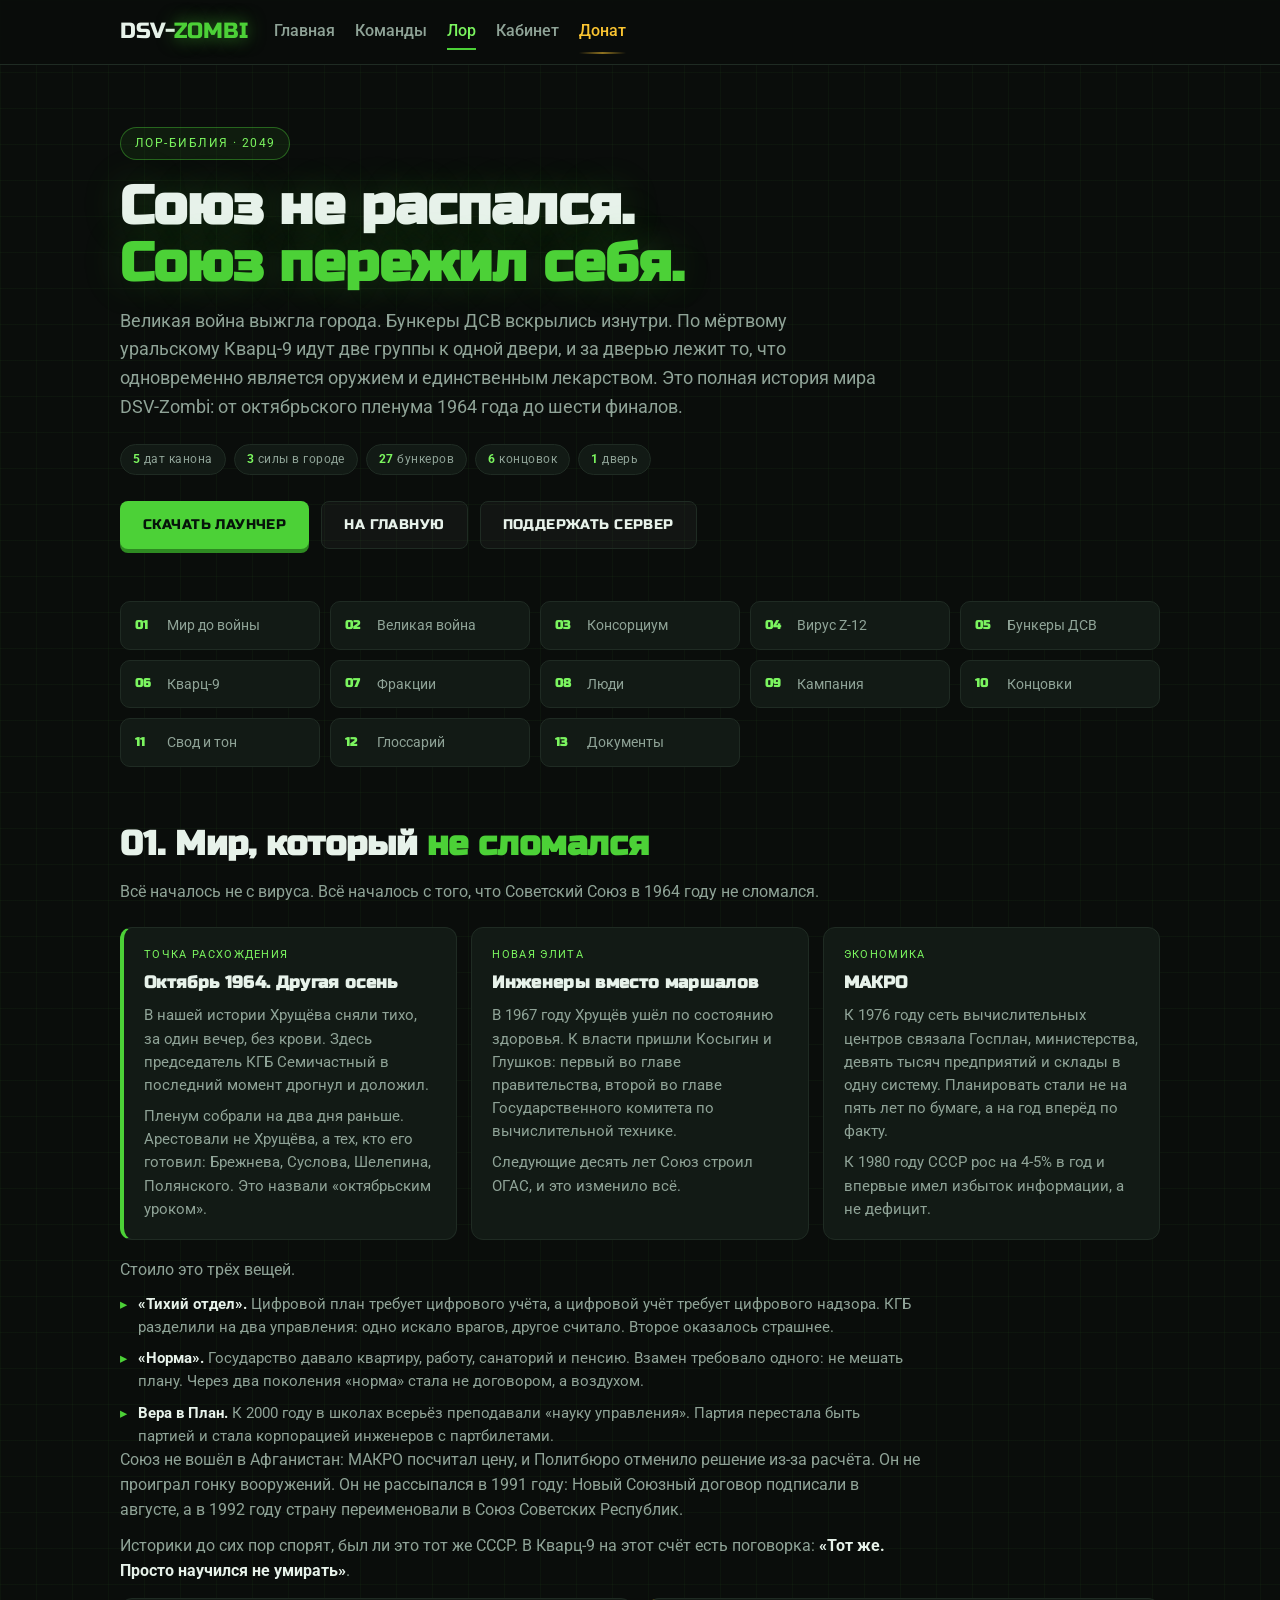
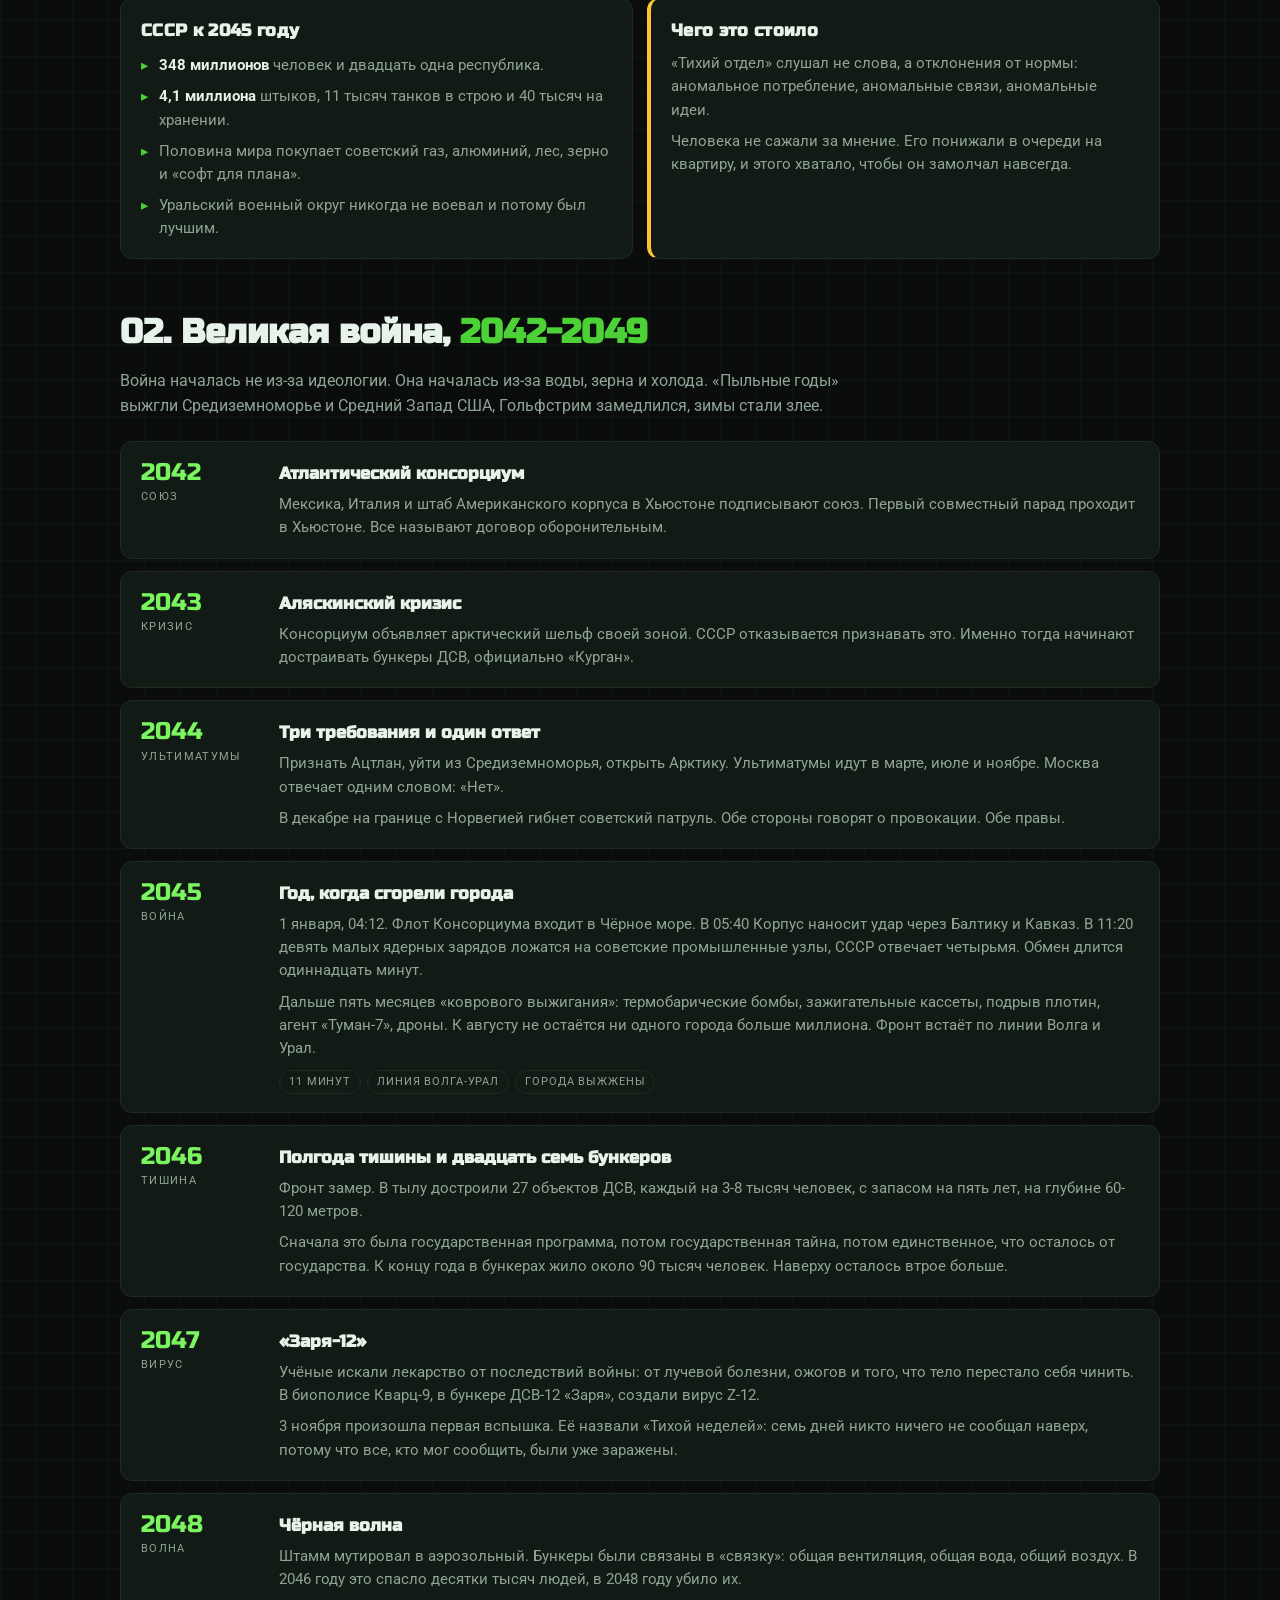
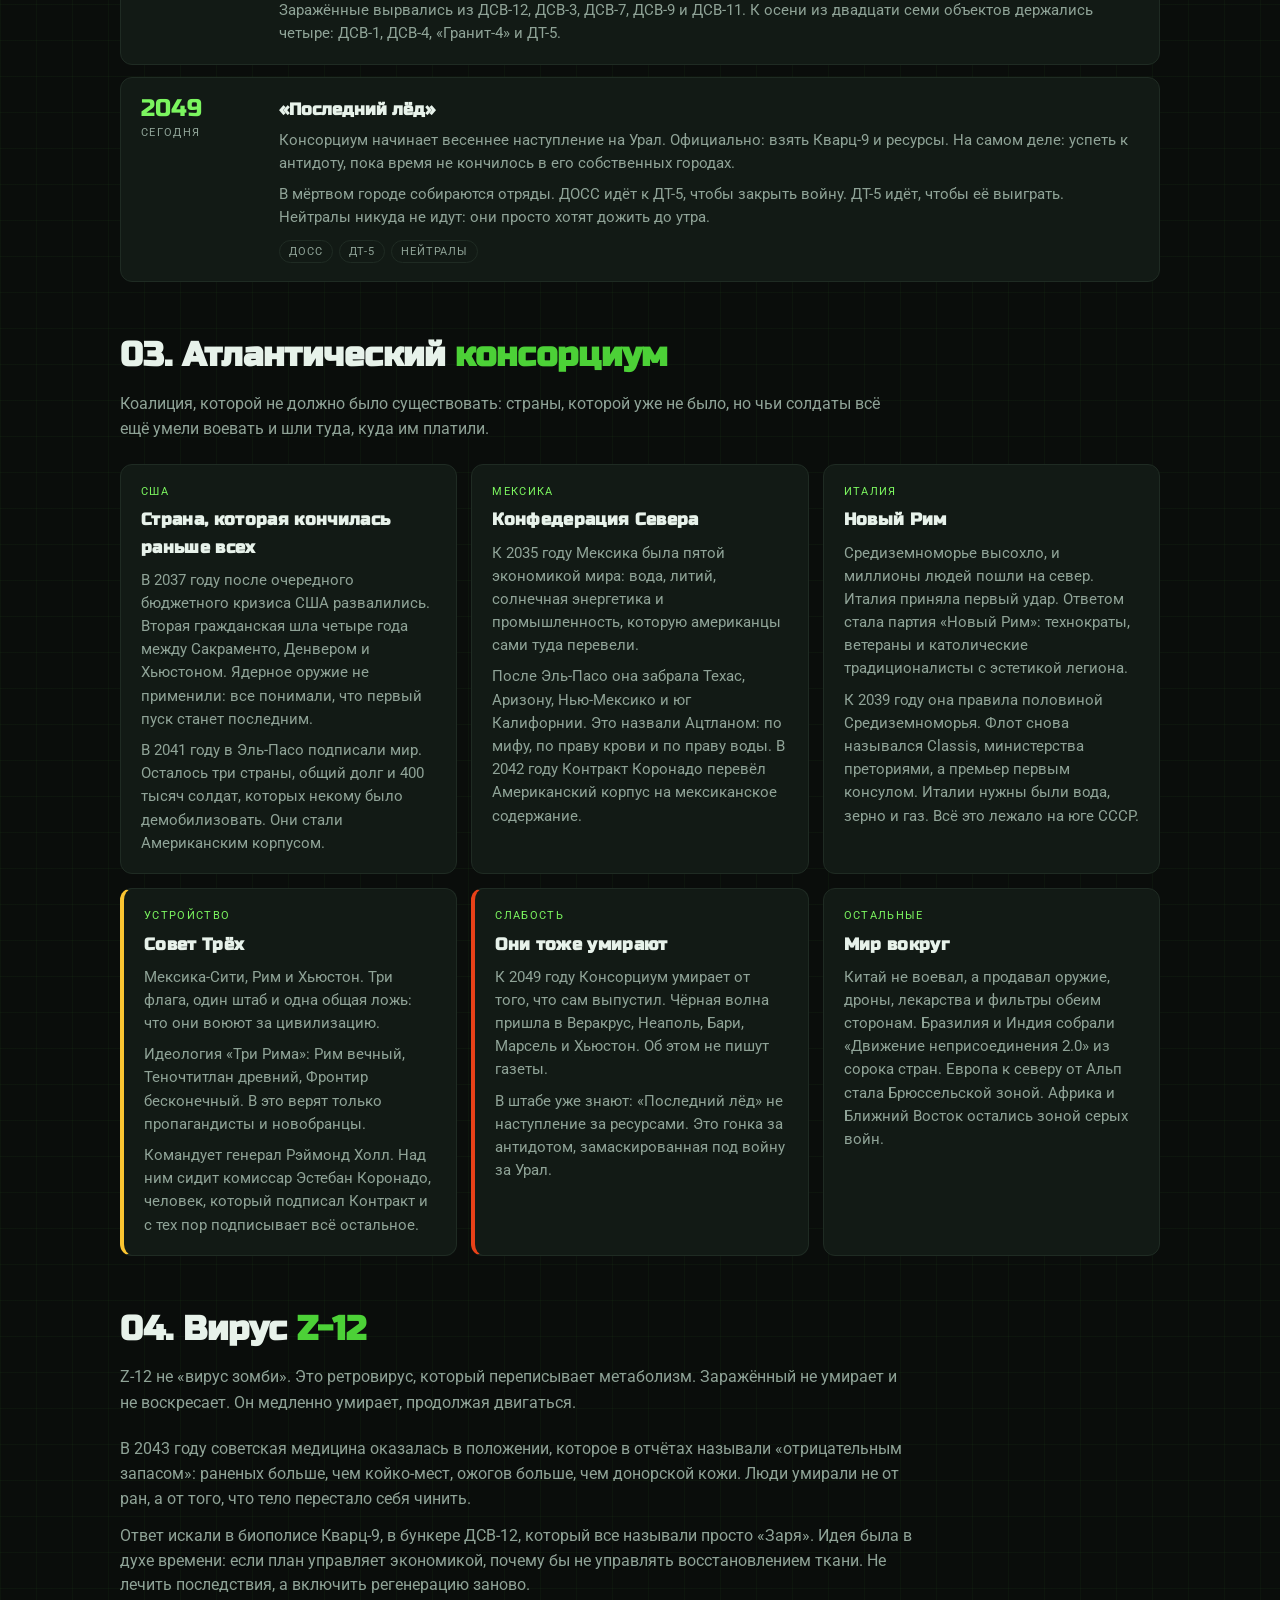
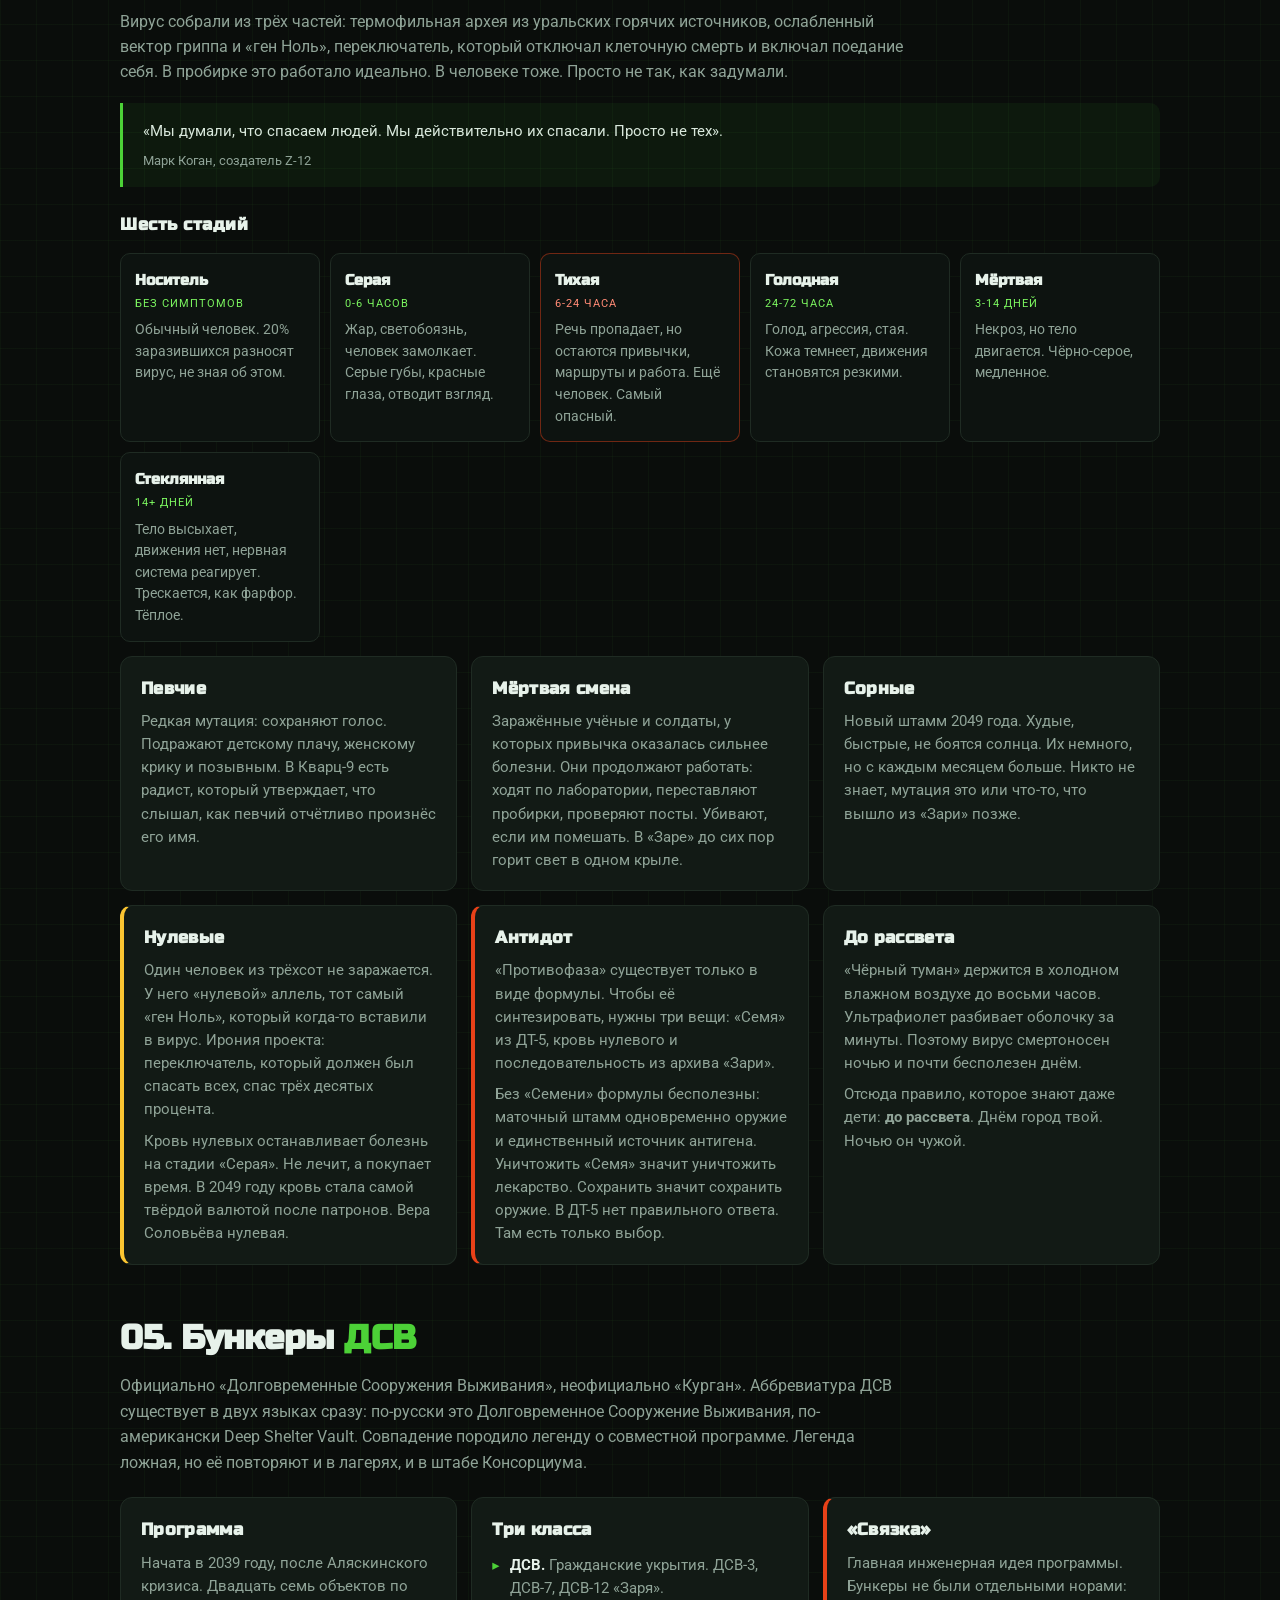
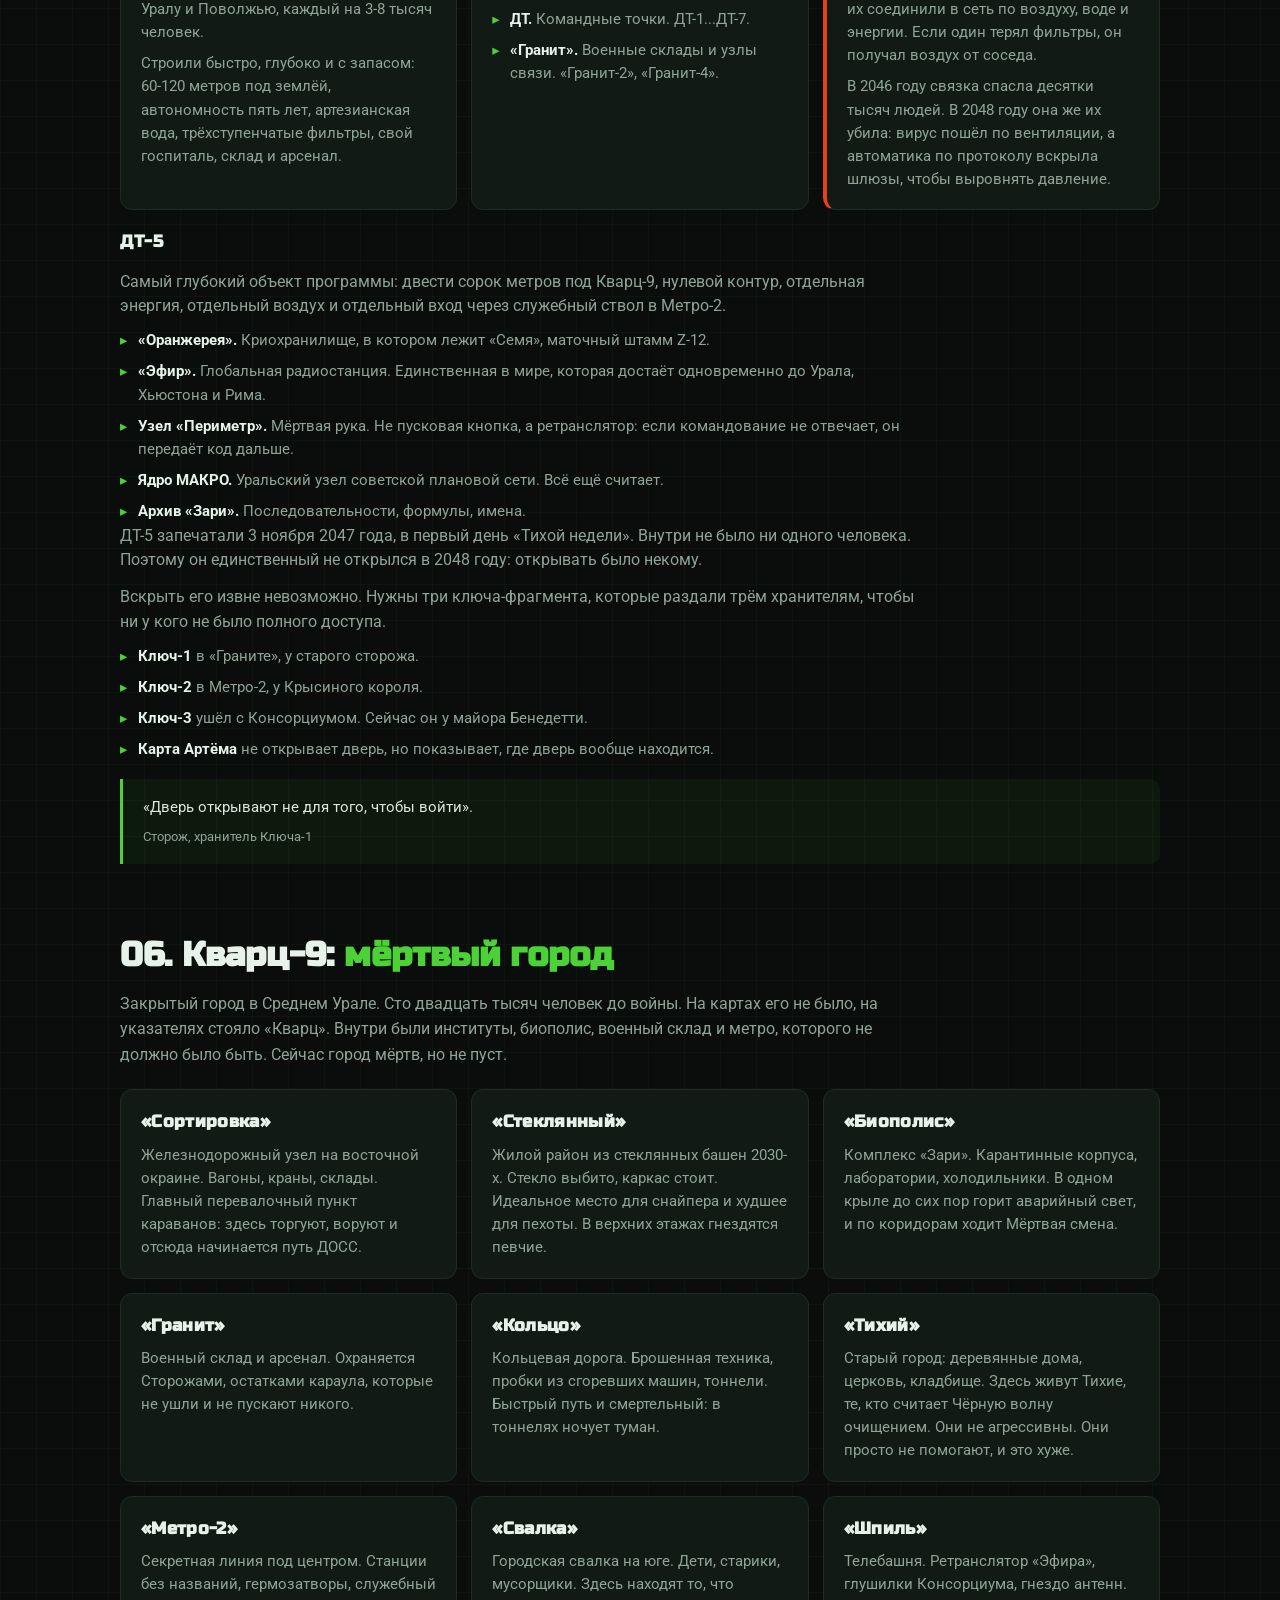
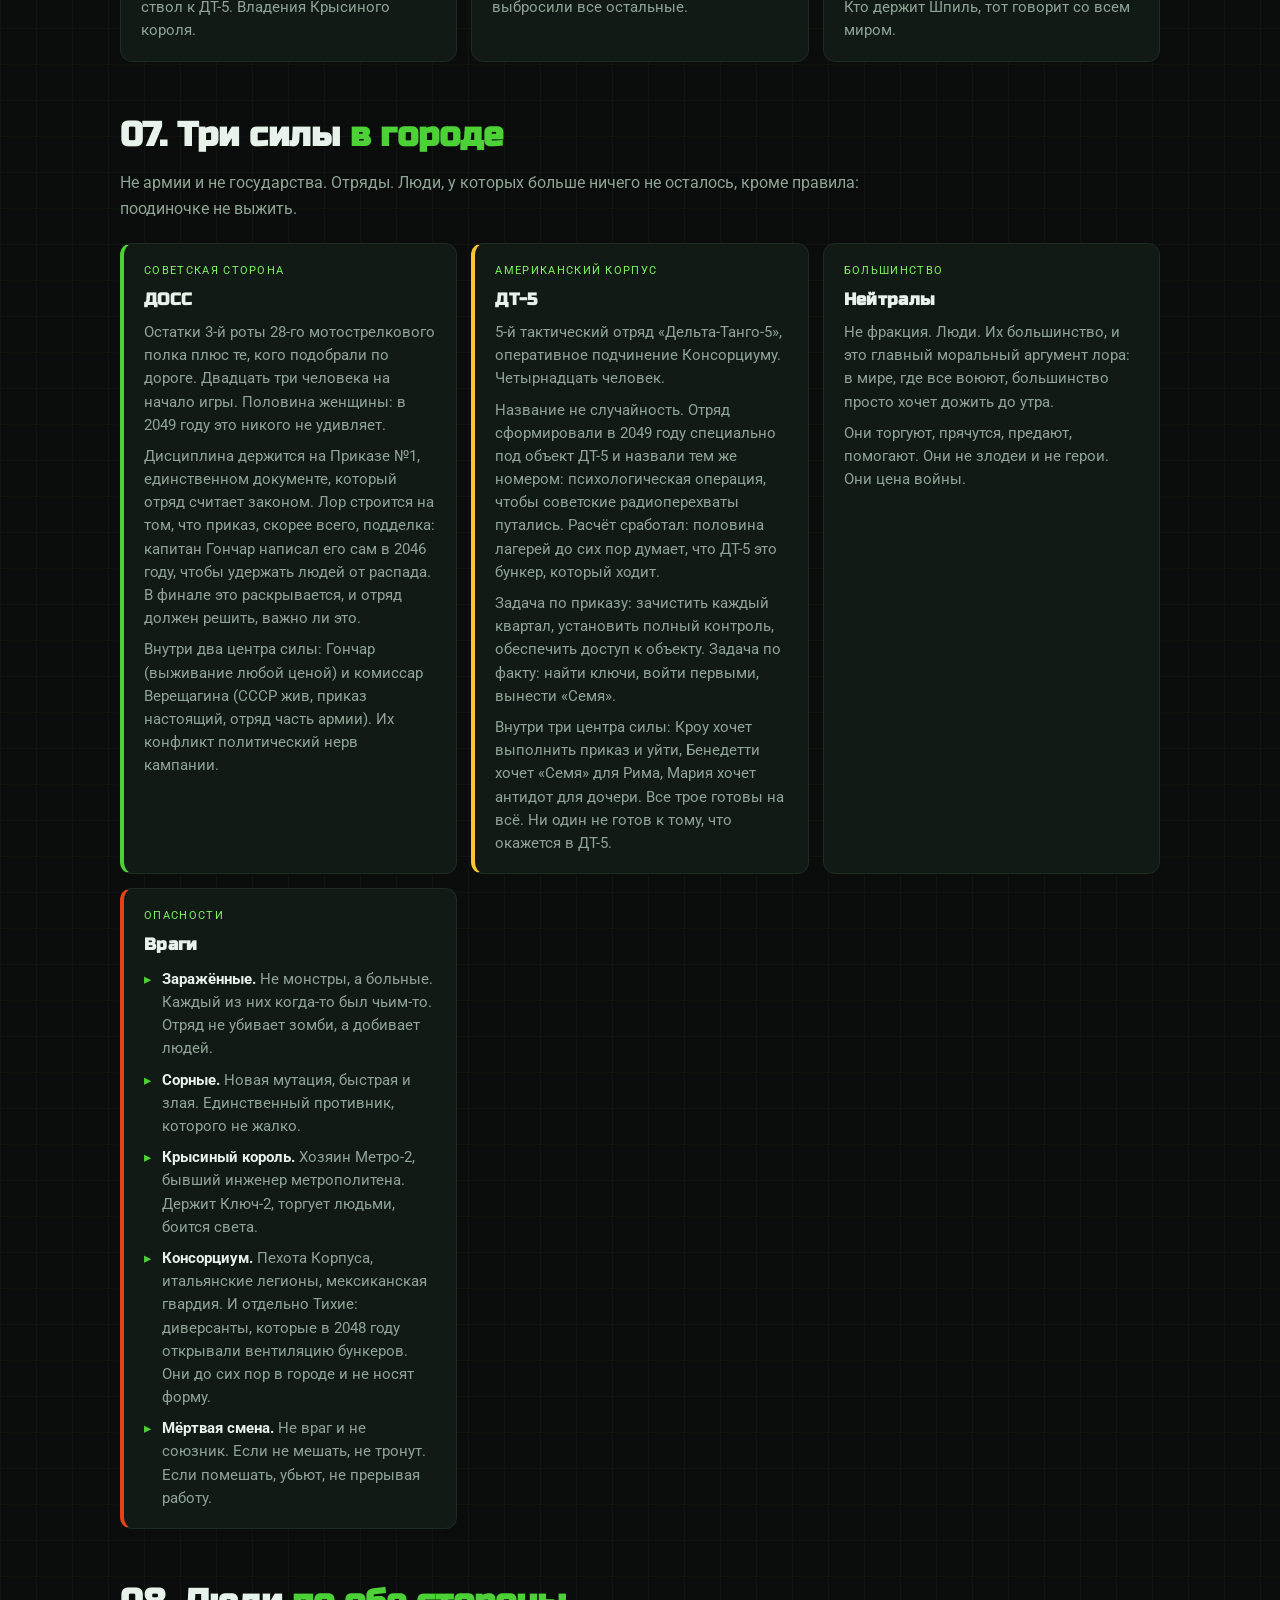
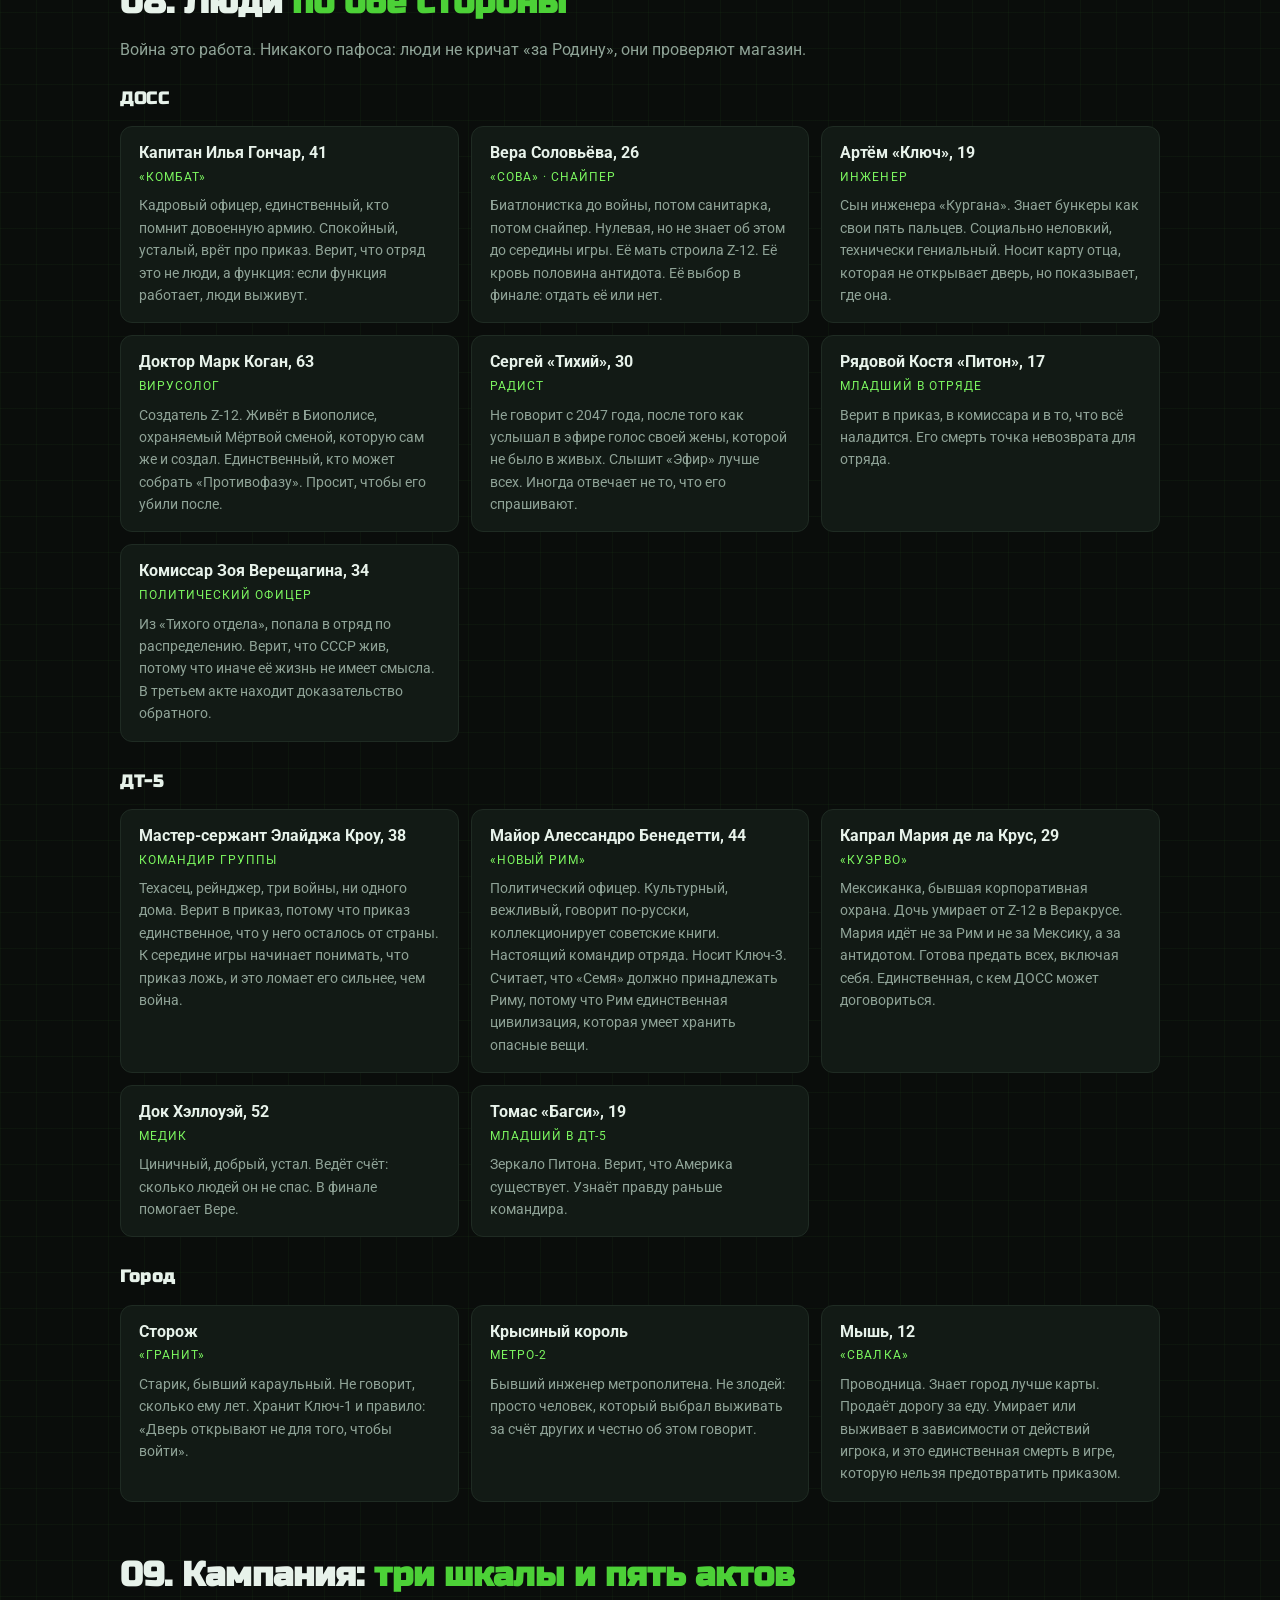
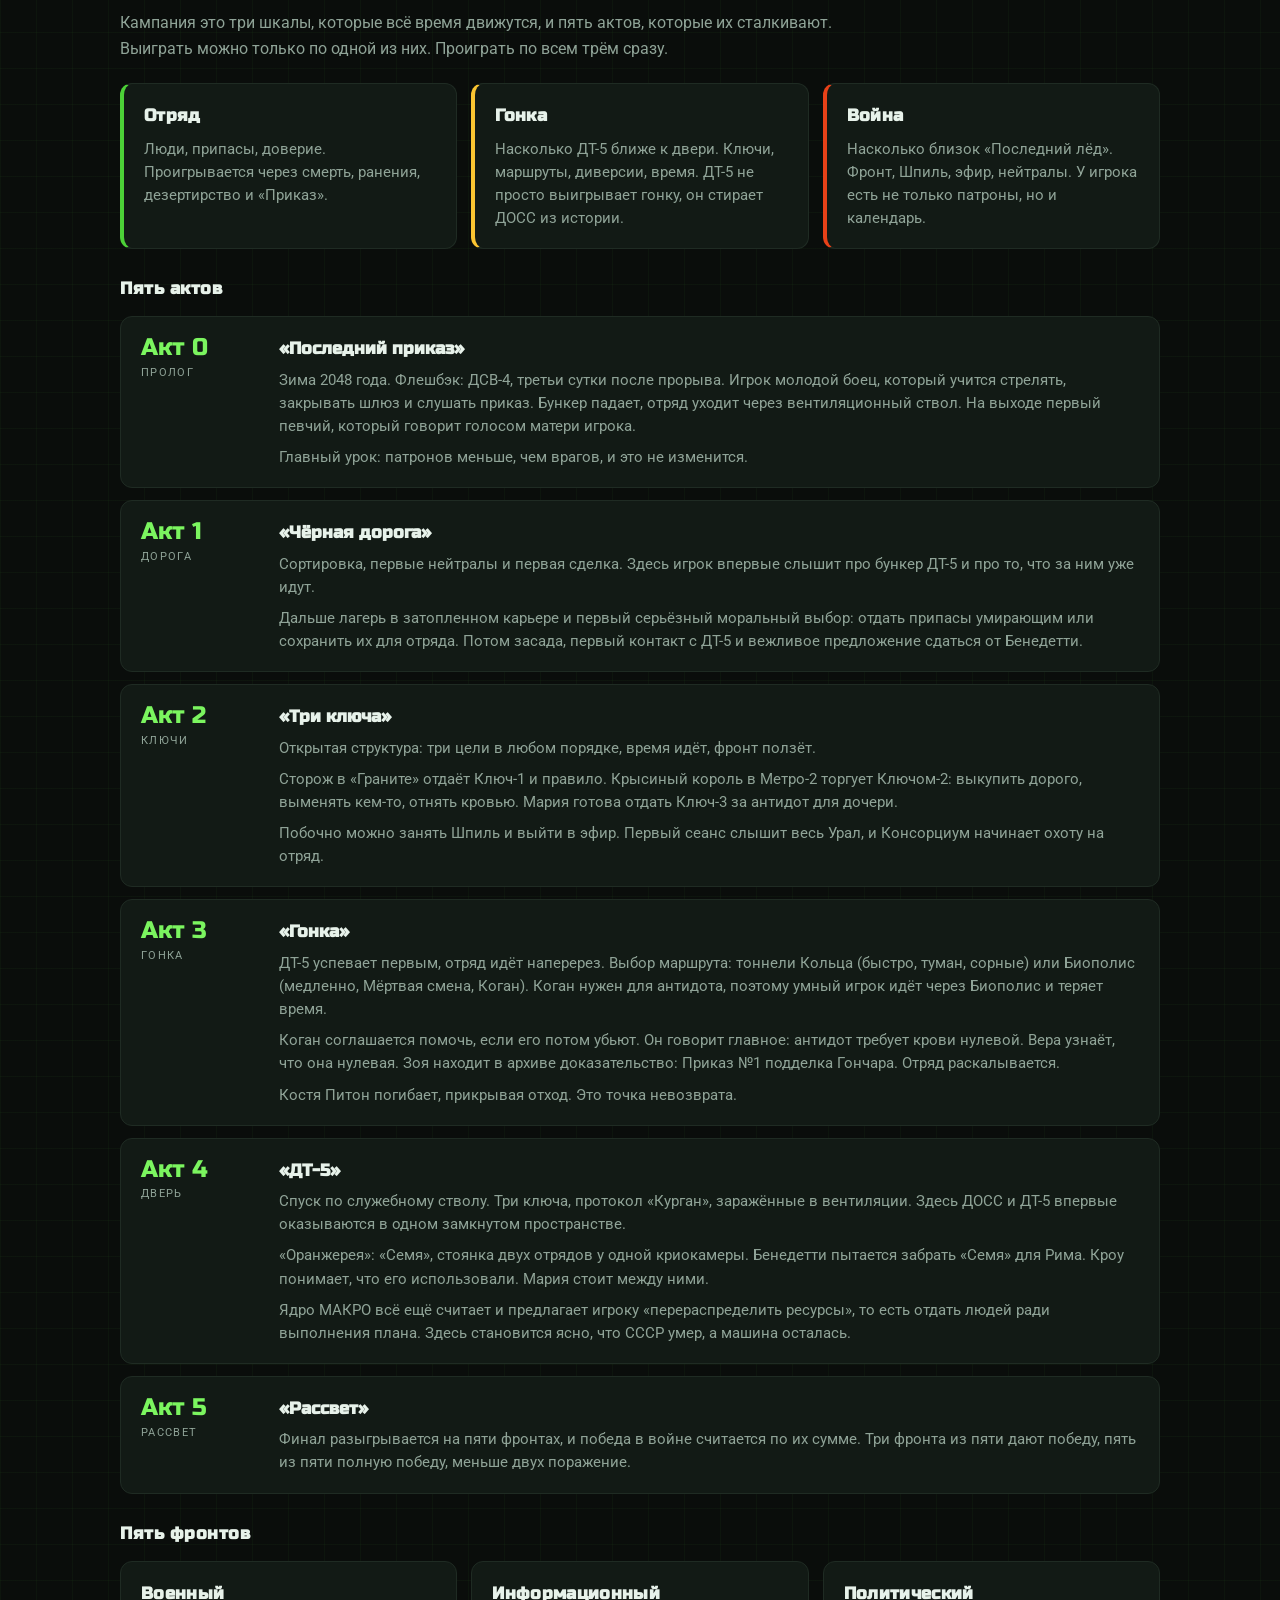
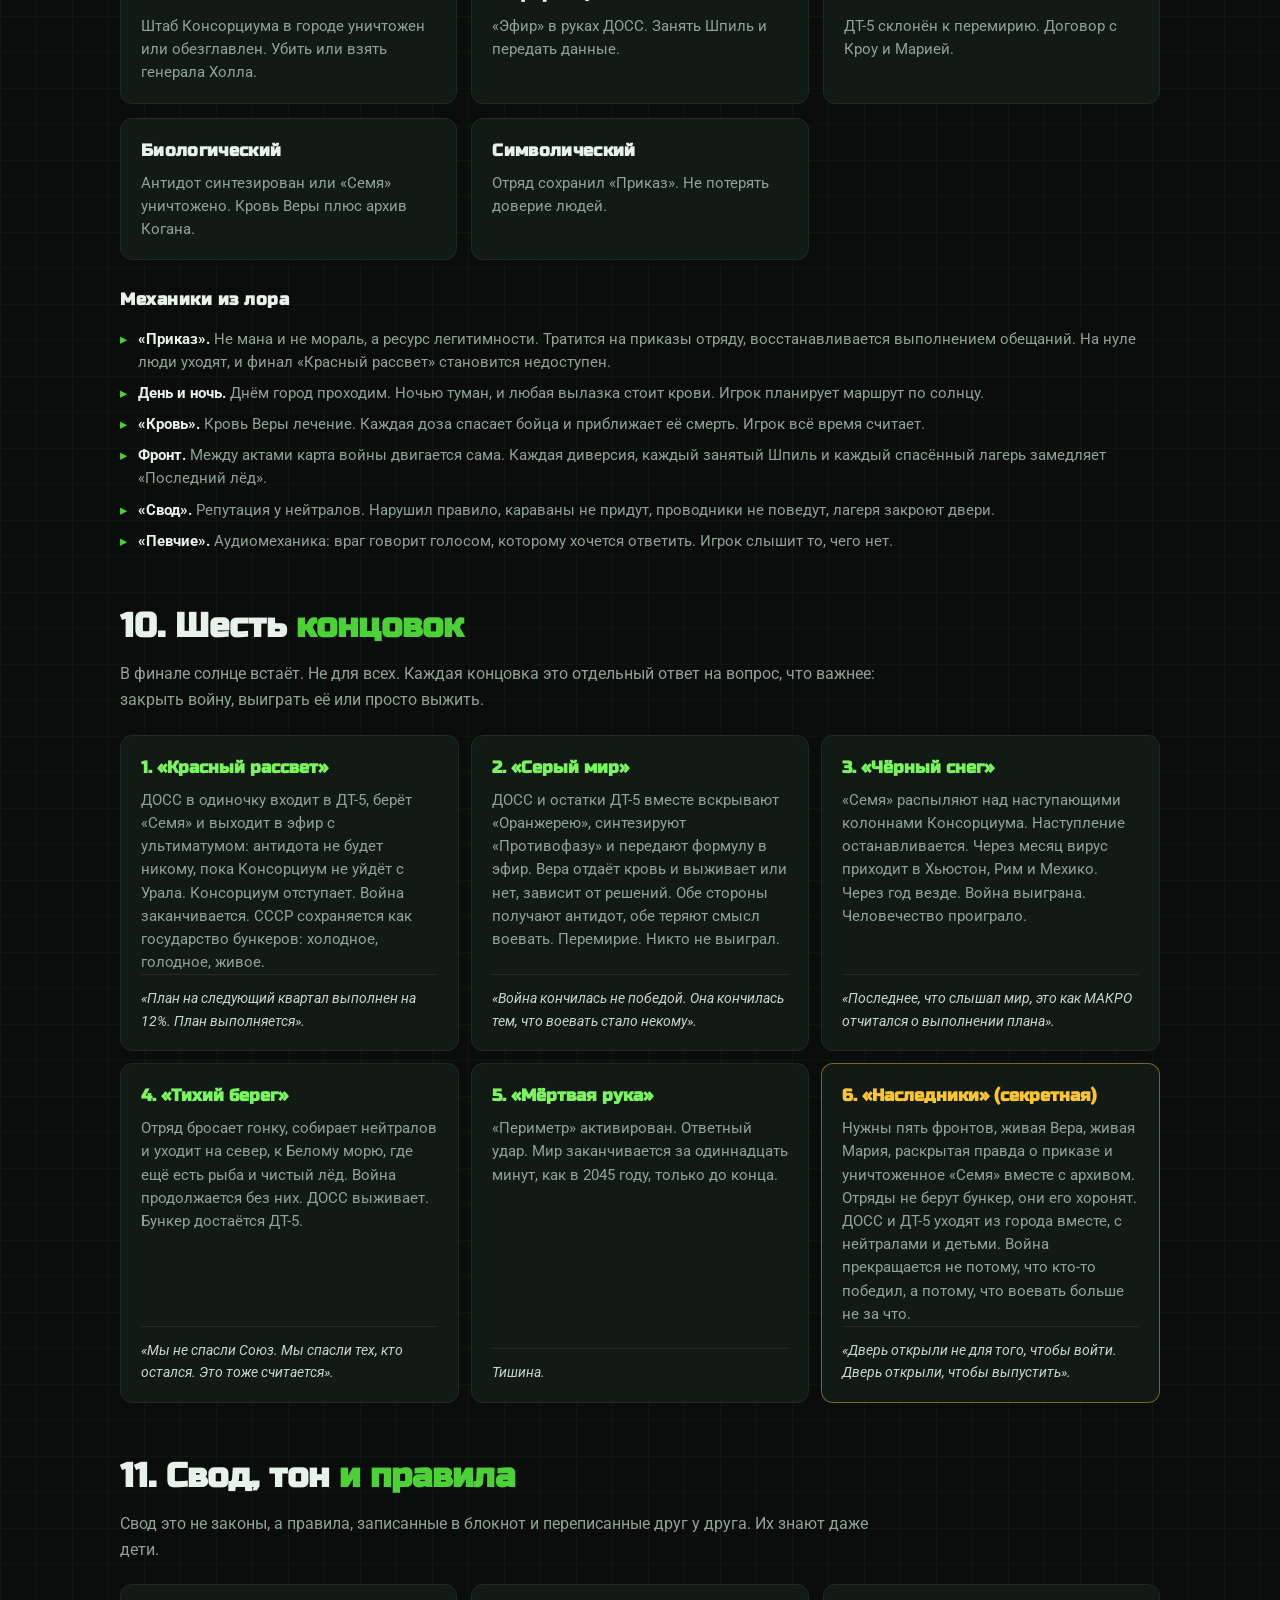
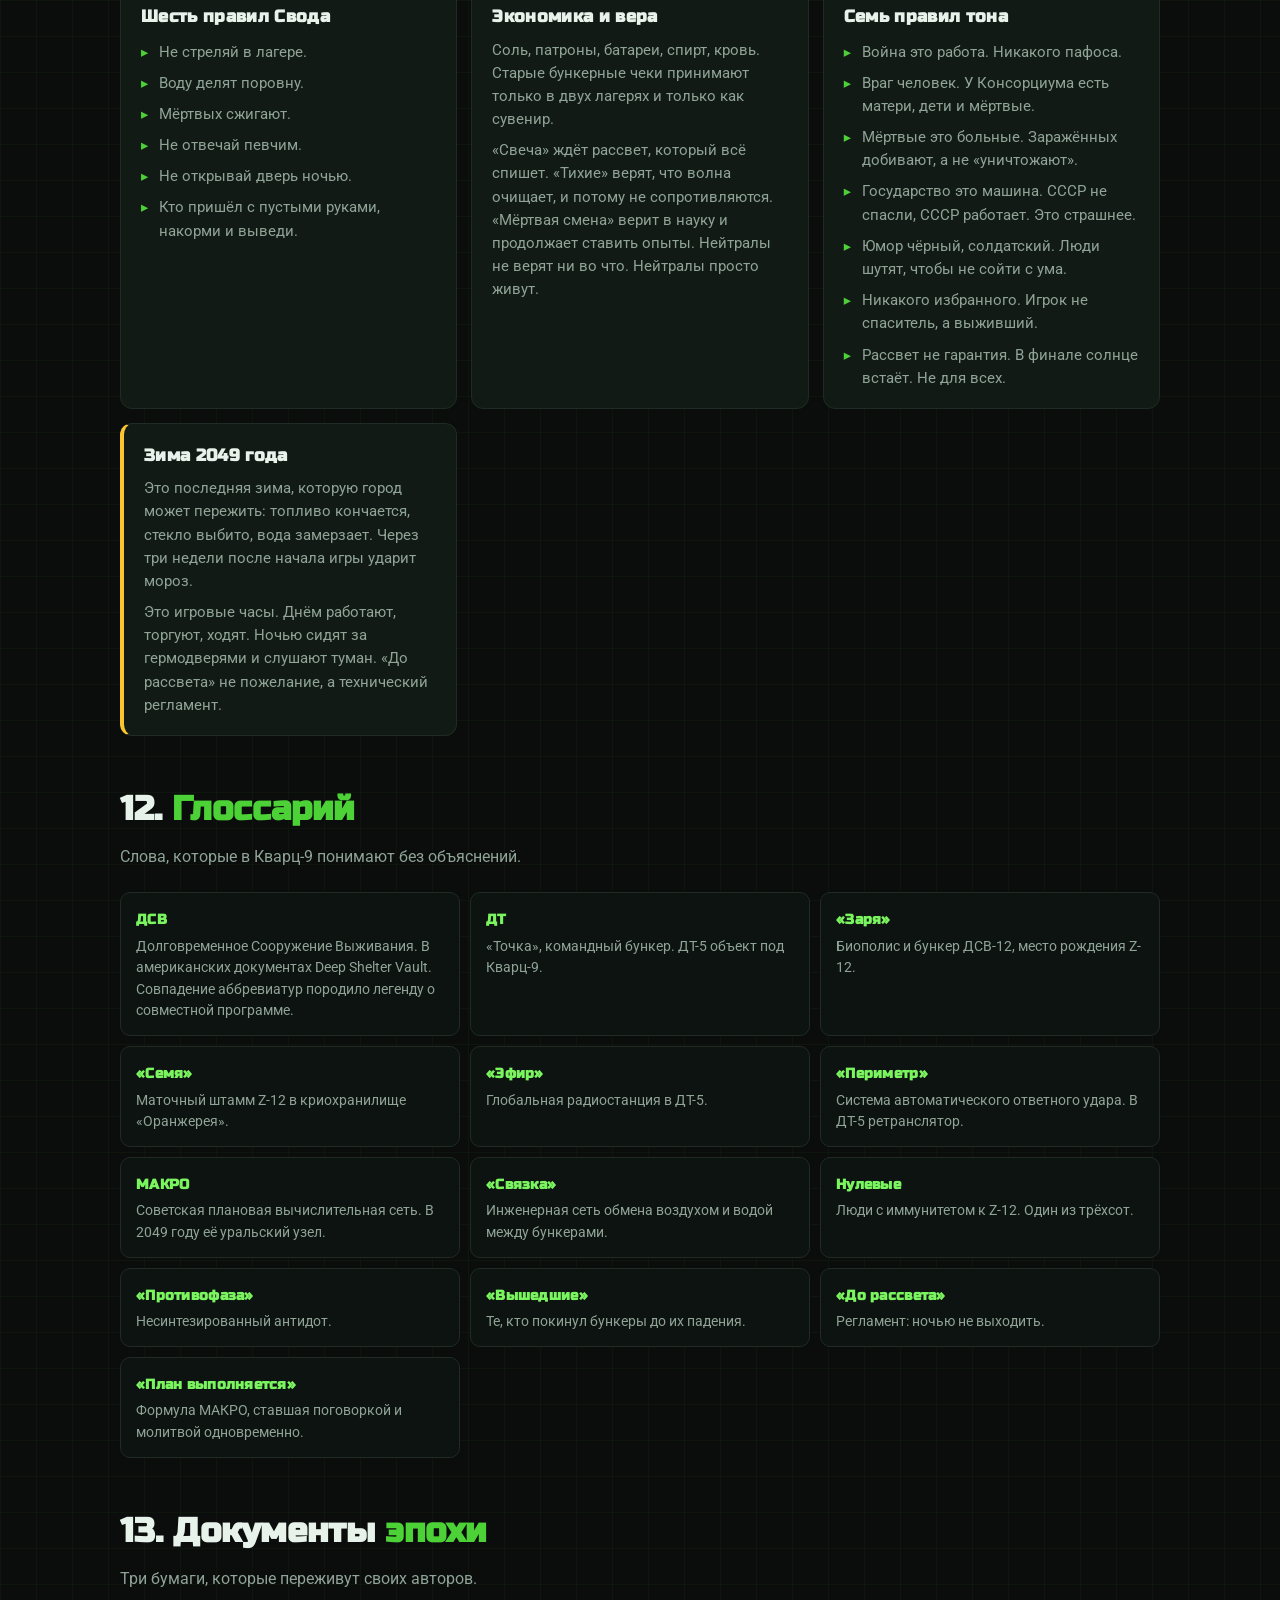
==== lore.html @ 68c7ed06 "Lore: full DSV-Zombi bible page, updated timeline and navigation" ====
<!DOCTYPE html>
<html lang="ru">
<head>
  <meta charset="UTF-8">
  <meta name="viewport" content="width=device-width, initial-scale=1.0">
  <meta name="description" content="Полная лор-библия DSV-Zombi: СССР после 1964 года, Великая война 2045, бункеры ДСВ, вирус Z-12, Чёрная волна, Кварц-9, ДОСС и ДТ-5, кампания и шесть концовок.">
  <title>Лор DSV-Zombi: мир, война, бункеры и концовки</title>
  <link rel="icon" href="favicon.svg" type="image/svg+xml">
  <link rel="preconnect" href="https://fonts.googleapis.com">
  <link rel="preconnect" href="https://fonts.gstatic.com" crossorigin>
  <link href="https://fonts.googleapis.com/css2?family=Russo+One&family=Roboto:wght@400;500;700&display=swap" rel="stylesheet">
  <link rel="stylesheet" href="css/style.css?v=14">
  <link rel="manifest" href="manifest.webmanifest">
  <meta name="theme-color" content="#101410">
</head>
<body>

<header class="header">
  <div class="container header__inner">
    <a class="logo" href="index.html#/home">DSV-<span>ZOMBI</span></a>
    <nav class="nav">
      <a href="index.html#/home">Главная</a>
      <a href="index.html#/teams">Команды</a>
      <a href="lore.html" class="active">Лор</a>
      <a href="index.html#/account">Кабинет</a>
      <a href="https://dsv-zombi.easydonate.ru/" class="nav-donate" rel="noopener">Донат</a>
    </nav>
  </div>
</header>

<main class="container lore-body">

  <section class="lore-hero">
    <span class="lore-kicker">Лор-библия · 2049</span>
    <h1>Союз не распался.<br><span>Союз пережил себя.</span></h1>
    <p class="lore-hero__lead">Великая война выжгла города. Бункеры ДСВ вскрылись изнутри. По мёртвому уральскому Кварц-9 идут две группы к одной двери, и за дверью лежит то, что одновременно является оружием и единственным лекарством. Это полная история мира DSV-Zombi: от октябрьского пленума 1964 года до шести финалов.</p>
    <div class="lore-meta">
      <span><b>5</b> дат канона</span>
      <span><b>3</b> силы в городе</span>
      <span><b>27</b> бункеров</span>
      <span><b>6</b> концовок</span>
      <span><b>1</b> дверь</span>
    </div>
    <div class="lore-actions">
      <a class="btn btn--primary" href="https://github.com/retgar11099-crypto/dsv-zombi/releases/download/v1.6.4/DSV-ZOMBI-Setup-1.6.4.exe" download>Скачать лаунчер</a>
      <a class="btn btn--ghost" href="index.html#/home">На главную</a>
      <a class="btn btn--ghost" href="https://dsv-zombi.easydonate.ru/" rel="noopener">Поддержать сервер</a>
    </div>
  </section>

  <nav class="lore-toc" aria-label="Содержание">
    <a href="#world"><b>01</b> Мир до войны</a>
    <a href="#war"><b>02</b> Великая война</a>
    <a href="#consortium"><b>03</b> Консорциум</a>
    <a href="#virus"><b>04</b> Вирус Z-12</a>
    <a href="#vaults"><b>05</b> Бункеры ДСВ</a>
    <a href="#city"><b>06</b> Кварц-9</a>
    <a href="#factions"><b>07</b> Фракции</a>
    <a href="#people"><b>08</b> Люди</a>
    <a href="#campaign"><b>09</b> Кампания</a>
    <a href="#endings"><b>10</b> Концовки</a>
    <a href="#rules"><b>11</b> Свод и тон</a>
    <a href="#glossary"><b>12</b> Глоссарий</a>
    <a href="#docs"><b>13</b> Документы</a>
  </nav>

  <section class="lore-section" id="world">
    <h2>01. Мир, который <span>не сломался</span></h2>
    <p class="lore-lead">Всё началось не с вируса. Всё началось с того, что Советский Союз в 1964 году не сломался.</p>

    <div class="lore-grid">
      <article class="lore-card lore-card--accent">
        <span class="lore-card__label">Точка расхождения</span>
        <h3>Октябрь 1964. Другая осень</h3>
        <p>В нашей истории Хрущёва сняли тихо, за один вечер, без крови. Здесь председатель КГБ Семичастный в последний момент дрогнул и доложил.</p>
        <p>Пленум собрали на два дня раньше. Арестовали не Хрущёва, а тех, кто его готовил: Брежнева, Суслова, Шелепина, Полянского. Это назвали «октябрьским уроком».</p>
      </article>

      <article class="lore-card">
        <span class="lore-card__label">Новая элита</span>
        <h3>Инженеры вместо маршалов</h3>
        <p>В 1967 году Хрущёв ушёл по состоянию здоровья. К власти пришли Косыгин и Глушков: первый во главе правительства, второй во главе Государственного комитета по вычислительной технике.</p>
        <p>Следующие десять лет Союз строил ОГАС, и это изменило всё.</p>
      </article>

      <article class="lore-card">
        <span class="lore-card__label">Экономика</span>
        <h3>МАКРО</h3>
        <p>К 1976 году сеть вычислительных центров связала Госплан, министерства, девять тысяч предприятий и склады в одну систему. Планировать стали не на пять лет по бумаге, а на год вперёд по факту.</p>
        <p>К 1980 году СССР рос на 4-5% в год и впервые имел избыток информации, а не дефицит.</p>
      </article>
    </div>

    <div class="lore-text" style="margin-top:18px">
      <p>Стоило это трёх вещей.</p>
      <ul class="lore-list">
        <li><b>«Тихий отдел».</b> Цифровой план требует цифрового учёта, а цифровой учёт требует цифрового надзора. КГБ разделили на два управления: одно искало врагов, другое считало. Второе оказалось страшнее.</li>
        <li><b>«Норма».</b> Государство давало квартиру, работу, санаторий и пенсию. Взамен требовало одного: не мешать плану. Через два поколения «норма» стала не договором, а воздухом.</li>
        <li><b>Вера в План.</b> К 2000 году в школах всерьёз преподавали «науку управления». Партия перестала быть партией и стала корпорацией инженеров с партбилетами.</li>
      </ul>
      <p>Союз не вошёл в Афганистан: МАКРО посчитал цену, и Политбюро отменило решение из-за расчёта. Он не проиграл гонку вооружений. Он не рассыпался в 1991 году: Новый Союзный договор подписали в августе, а в 1992 году страну переименовали в Союз Советских Республик.</p>
      <p>Историки до сих пор спорят, был ли это тот же СССР. В Кварц-9 на этот счёт есть поговорка: <strong>«Тот же. Просто научился не умирать»</strong>.</p>
    </div>

    <div class="lore-grid" style="margin-top:14px">
      <article class="lore-card">
        <h3>СССР к 2045 году</h3>
        <ul class="lore-list">
          <li><b>348 миллионов</b> человек и двадцать одна республика.</li>
          <li><b>4,1 миллиона</b> штыков, 11 тысяч танков в строю и 40 тысяч на хранении.</li>
          <li>Половина мира покупает советский газ, алюминий, лес, зерно и «софт для плана».</li>
          <li>Уральский военный округ никогда не воевал и потому был лучшим.</li>
        </ul>
      </article>
      <article class="lore-card lore-card--amber">
        <h3>Чего это стоило</h3>
        <p>«Тихий отдел» слушал не слова, а отклонения от нормы: аномальное потребление, аномальные связи, аномальные идеи.</p>
        <p>Человека не сажали за мнение. Его понижали в очереди на квартиру, и этого хватало, чтобы он замолчал навсегда.</p>
      </article>
    </div>
  </section>

  <section class="lore-section" id="war">
    <h2>02. Великая война, <span>2042-2049</span></h2>
    <p class="lore-lead">Война началась не из-за идеологии. Она началась из-за воды, зерна и холода. «Пыльные годы» выжгли Средиземноморье и Средний Запад США, Гольфстрим замедлился, зимы стали злее.</p>

    <div class="lore-years">
      <article class="lore-year">
        <div class="lore-year__num">2042<small>союз</small></div>
        <div>
          <h3>Атлантический консорциум</h3>
          <p>Мексика, Италия и штаб Американского корпуса в Хьюстоне подписывают союз. Первый совместный парад проходит в Хьюстоне. Все называют договор оборонительным.</p>
        </div>
      </article>
      <article class="lore-year">
        <div class="lore-year__num">2043<small>кризис</small></div>
        <div>
          <h3>Аляскинский кризис</h3>
          <p>Консорциум объявляет арктический шельф своей зоной. СССР отказывается признавать это. Именно тогда начинают достраивать бункеры ДСВ, официально «Курган».</p>
        </div>
      </article>
      <article class="lore-year">
        <div class="lore-year__num">2044<small>ультиматумы</small></div>
        <div>
          <h3>Три требования и один ответ</h3>
          <p>Признать Ацтлан, уйти из Средиземноморья, открыть Арктику. Ультиматумы идут в марте, июле и ноябре. Москва отвечает одним словом: «Нет».</p>
          <p>В декабре на границе с Норвегией гибнет советский патруль. Обе стороны говорят о провокации. Обе правы.</p>
        </div>
      </article>
      <article class="lore-year">
        <div class="lore-year__num">2045<small>война</small></div>
        <div>
          <h3>Год, когда сгорели города</h3>
          <p>1 января, 04:12. Флот Консорциума входит в Чёрное море. В 05:40 Корпус наносит удар через Балтику и Кавказ. В 11:20 девять малых ядерных зарядов ложатся на советские промышленные узлы, СССР отвечает четырьмя. Обмен длится одиннадцать минут.</p>
          <p>Дальше пять месяцев «коврового выжигания»: термобарические бомбы, зажигательные кассеты, подрыв плотин, агент «Туман-7», дроны. К августу не остаётся ни одного города больше миллиона. Фронт встаёт по линии Волга и Урал.</p>
          <div class="lore-tags"><span class="lore-tag">11 минут</span><span class="lore-tag">линия Волга-Урал</span><span class="lore-tag">города выжжены</span></div>
        </div>
      </article>
      <article class="lore-year">
        <div class="lore-year__num">2046<small>тишина</small></div>
        <div>
          <h3>Полгода тишины и двадцать семь бункеров</h3>
          <p>Фронт замер. В тылу достроили 27 объектов ДСВ, каждый на 3-8 тысяч человек, с запасом на пять лет, на глубине 60-120 метров.</p>
          <p>Сначала это была государственная программа, потом государственная тайна, потом единственное, что осталось от государства. К концу года в бункерах жило около 90 тысяч человек. Наверху осталось втрое больше.</p>
        </div>
      </article>
      <article class="lore-year">
        <div class="lore-year__num">2047<small>вирус</small></div>
        <div>
          <h3>«Заря-12»</h3>
          <p>Учёные искали лекарство от последствий войны: от лучевой болезни, ожогов и того, что тело перестало себя чинить. В биополисе Кварц-9, в бункере ДСВ-12 «Заря», создали вирус Z-12.</p>
          <p>3 ноября произошла первая вспышка. Её назвали «Тихой неделей»: семь дней никто ничего не сообщал наверх, потому что все, кто мог сообщить, были уже заражены.</p>
        </div>
      </article>
      <article class="lore-year">
        <div class="lore-year__num">2048<small>волна</small></div>
        <div>
          <h3>Чёрная волна</h3>
          <p>Штамм мутировал в аэрозольный. Бункеры были связаны в «связку»: общая вентиляция, общая вода, общий воздух. В 2046 году это спасло десятки тысяч людей, в 2048 году убило их.</p>
          <p>Заражённые вырвались из ДСВ-12, ДСВ-3, ДСВ-7, ДСВ-9 и ДСВ-11. К осени из двадцати семи объектов держались четыре: ДСВ-1, ДСВ-4, «Гранит-4» и ДТ-5.</p>
        </div>
      </article>
      <article class="lore-year">
        <div class="lore-year__num">2049<small>сегодня</small></div>
        <div>
          <h3>«Последний лёд»</h3>
          <p>Консорциум начинает весеннее наступление на Урал. Официально: взять Кварц-9 и ресурсы. На самом деле: успеть к антидоту, пока время не кончилось в его собственных городах.</p>
          <p>В мёртвом городе собираются отряды. ДОСС идёт к ДТ-5, чтобы закрыть войну. ДТ-5 идёт, чтобы её выиграть. Нейтралы никуда не идут: они просто хотят дожить до утра.</p>
          <div class="lore-tags"><span class="lore-tag">ДОСС</span><span class="lore-tag">ДТ-5</span><span class="lore-tag">нейтралы</span></div>
        </div>
      </article>
    </div>
  </section>

  <section class="lore-section" id="consortium">
    <h2>03. Атлантический <span>консорциум</span></h2>
    <p class="lore-lead">Коалиция, которой не должно было существовать: страны, которой уже не было, но чьи солдаты всё ещё умели воевать и шли туда, куда им платили.</p>

    <div class="lore-grid">
      <article class="lore-card">
        <span class="lore-card__label">США</span>
        <h3>Страна, которая кончилась раньше всех</h3>
        <p>В 2037 году после очередного бюджетного кризиса США развалились. Вторая гражданская шла четыре года между Сакраменто, Денвером и Хьюстоном. Ядерное оружие не применили: все понимали, что первый пуск станет последним.</p>
        <p>В 2041 году в Эль-Пасо подписали мир. Осталось три страны, общий долг и 400 тысяч солдат, которых некому было демобилизовать. Они стали Американским корпусом.</p>
      </article>
      <article class="lore-card">
        <span class="lore-card__label">Мексика</span>
        <h3>Конфедерация Севера</h3>
        <p>К 2035 году Мексика была пятой экономикой мира: вода, литий, солнечная энергетика и промышленность, которую американцы сами туда перевели.</p>
        <p>После Эль-Пасо она забрала Техас, Аризону, Нью-Мексико и юг Калифорнии. Это назвали Ацтланом: по мифу, по праву крови и по праву воды. В 2042 году Контракт Коронадо перевёл Американский корпус на мексиканское содержание.</p>
      </article>
      <article class="lore-card">
        <span class="lore-card__label">Италия</span>
        <h3>Новый Рим</h3>
        <p>Средиземноморье высохло, и миллионы людей пошли на север. Италия приняла первый удар. Ответом стала партия «Новый Рим»: технократы, ветераны и католические традиционалисты с эстетикой легиона.</p>
        <p>К 2039 году она правила половиной Средиземноморья. Флот снова назывался Classis, министерства преториями, а премьер первым консулом. Италии нужны были вода, зерно и газ. Всё это лежало на юге СССР.</p>
      </article>
      <article class="lore-card lore-card--amber">
        <span class="lore-card__label">Устройство</span>
        <h3>Совет Трёх</h3>
        <p>Мексика-Сити, Рим и Хьюстон. Три флага, один штаб и одна общая ложь: что они воюют за цивилизацию.</p>
        <p>Идеология «Три Рима»: Рим вечный, Теночтитлан древний, Фронтир бесконечный. В это верят только пропагандисты и новобранцы.</p>
        <p>Командует генерал Рэймонд Холл. Над ним сидит комиссар Эстебан Коронадо, человек, который подписал Контракт и с тех пор подписывает всё остальное.</p>
      </article>
      <article class="lore-card lore-card--red">
        <span class="lore-card__label">Слабость</span>
        <h3>Они тоже умирают</h3>
        <p>К 2049 году Консорциум умирает от того, что сам выпустил. Чёрная волна пришла в Веракрус, Неаполь, Бари, Марсель и Хьюстон. Об этом не пишут газеты.</p>
        <p>В штабе уже знают: «Последний лёд» не наступление за ресурсами. Это гонка за антидотом, замаскированная под войну за Урал.</p>
      </article>
      <article class="lore-card">
        <span class="lore-card__label">Остальные</span>
        <h3>Мир вокруг</h3>
        <p>Китай не воевал, а продавал оружие, дроны, лекарства и фильтры обеим сторонам. Бразилия и Индия собрали «Движение неприсоединения 2.0» из сорока стран. Европа к северу от Альп стала Брюссельской зоной. Африка и Ближний Восток остались зоной серых войн.</p>
      </article>
    </div>
  </section>

  <section class="lore-section" id="virus">
    <h2>04. Вирус <span>Z-12</span></h2>
    <p class="lore-lead">Z-12 не «вирус зомби». Это ретровирус, который переписывает метаболизм. Заражённый не умирает и не воскресает. Он медленно умирает, продолжая двигаться.</p>

    <div class="lore-text">
      <p>В 2043 году советская медицина оказалась в положении, которое в отчётах называли «отрицательным запасом»: раненых больше, чем койко-мест, ожогов больше, чем донорской кожи. Люди умирали не от ран, а от того, что тело перестало себя чинить.</p>
      <p>Ответ искали в биополисе Кварц-9, в бункере ДСВ-12, который все называли просто «Заря». Идея была в духе времени: если план управляет экономикой, почему бы не управлять восстановлением ткани. Не лечить последствия, а включить регенерацию заново.</p>
      <p>Вирус собрали из трёх частей: термофильная архея из уральских горячих источников, ослабленный вектор гриппа и «ген Ноль», переключатель, который отключал клеточную смерть и включал поедание себя. В пробирке это работало идеально. В человеке тоже. Просто не так, как задумали.</p>
    </div>

    <div class="lore-quote">
      «Мы думали, что спасаем людей. Мы действительно их спасали. Просто не тех».
      <cite>Марк Коган, создатель Z-12</cite>
    </div>

    <h3 class="block-title" style="margin-top:24px">Шесть стадий</h3>
    <div class="lore-stages">
      <div class="lore-stage">
        <b>Носитель</b>
        <i>без симптомов</i>
        <p>Обычный человек. 20% заразившихся разносят вирус, не зная об этом.</p>
      </div>
      <div class="lore-stage">
        <b>Серая</b>
        <i>0-6 часов</i>
        <p>Жар, светобоязнь, человек замолкает. Серые губы, красные глаза, отводит взгляд.</p>
      </div>
      <div class="lore-stage lore-stage--danger">
        <b>Тихая</b>
        <i>6-24 часа</i>
        <p>Речь пропадает, но остаются привычки, маршруты и работа. Ещё человек. Самый опасный.</p>
      </div>
      <div class="lore-stage">
        <b>Голодная</b>
        <i>24-72 часа</i>
        <p>Голод, агрессия, стая. Кожа темнеет, движения становятся резкими.</p>
      </div>
      <div class="lore-stage">
        <b>Мёртвая</b>
        <i>3-14 дней</i>
        <p>Некроз, но тело двигается. Чёрно-серое, медленное.</p>
      </div>
      <div class="lore-stage">
        <b>Стеклянная</b>
        <i>14+ дней</i>
        <p>Тело высыхает, движения нет, нервная система реагирует. Трескается, как фарфор. Тёплое.</p>
      </div>
    </div>

    <div class="lore-grid" style="margin-top:14px">
      <article class="lore-card">
        <h3>Певчие</h3>
        <p>Редкая мутация: сохраняют голос. Подражают детскому плачу, женскому крику и позывным. В Кварц-9 есть радист, который утверждает, что слышал, как певчий отчётливо произнёс его имя.</p>
      </article>
      <article class="lore-card">
        <h3>Мёртвая смена</h3>
        <p>Заражённые учёные и солдаты, у которых привычка оказалась сильнее болезни. Они продолжают работать: ходят по лаборатории, переставляют пробирки, проверяют посты. Убивают, если им помешать. В «Заре» до сих пор горит свет в одном крыле.</p>
      </article>
      <article class="lore-card">
        <h3>Сорные</h3>
        <p>Новый штамм 2049 года. Худые, быстрые, не боятся солнца. Их немного, но с каждым месяцем больше. Никто не знает, мутация это или что-то, что вышло из «Зари» позже.</p>
      </article>
      <article class="lore-card lore-card--amber">
        <h3>Нулевые</h3>
        <p>Один человек из трёхсот не заражается. У него «нулевой» аллель, тот самый «ген Ноль», который когда-то вставили в вирус. Ирония проекта: переключатель, который должен был спасать всех, спас трёх десятых процента.</p>
        <p>Кровь нулевых останавливает болезнь на стадии «Серая». Не лечит, а покупает время. В 2049 году кровь стала самой твёрдой валютой после патронов. Вера Соловьёва нулевая.</p>
      </article>
      <article class="lore-card lore-card--red">
        <h3>Антидот</h3>
        <p>«Противофаза» существует только в виде формулы. Чтобы её синтезировать, нужны три вещи: «Семя» из ДТ-5, кровь нулевого и последовательность из архива «Зари».</p>
        <p>Без «Семени» формулы бесполезны: маточный штамм одновременно оружие и единственный источник антигена. Уничтожить «Семя» значит уничтожить лекарство. Сохранить значит сохранить оружие. В ДТ-5 нет правильного ответа. Там есть только выбор.</p>
      </article>
      <article class="lore-card">
        <h3>До рассвета</h3>
        <p>«Чёрный туман» держится в холодном влажном воздухе до восьми часов. Ультрафиолет разбивает оболочку за минуты. Поэтому вирус смертоносен ночью и почти бесполезен днём.</p>
        <p>Отсюда правило, которое знают даже дети: <strong>до рассвета</strong>. Днём город твой. Ночью он чужой.</p>
      </article>
    </div>
  </section>

  <section class="lore-section" id="vaults">
    <h2>05. Бункеры <span>ДСВ</span></h2>
    <p class="lore-lead">Официально «Долговременные Сооружения Выживания», неофициально «Курган». Аббревиатура ДСВ существует в двух языках сразу: по-русски это Долговременное Сооружение Выживания, по-американски Deep Shelter Vault. Совпадение породило легенду о совместной программе. Легенда ложная, но её повторяют и в лагерях, и в штабе Консорциума.</p>

    <div class="lore-grid">
      <article class="lore-card">
        <h3>Программа</h3>
        <p>Начата в 2039 году, после Аляскинского кризиса. Двадцать семь объектов по Уралу и Поволжью, каждый на 3-8 тысяч человек.</p>
        <p>Строили быстро, глубоко и с запасом: 60-120 метров под землёй, автономность пять лет, артезианская вода, трёхступенчатые фильтры, свой госпиталь, склад и арсенал.</p>
      </article>
      <article class="lore-card">
        <h3>Три класса</h3>
        <ul class="lore-list">
          <li><b>ДСВ.</b> Гражданские укрытия. ДСВ-3, ДСВ-7, ДСВ-12 «Заря».</li>
          <li><b>ДТ.</b> Командные точки. ДТ-1...ДТ-7.</li>
          <li><b>«Гранит».</b> Военные склады и узлы связи. «Гранит-2», «Гранит-4».</li>
        </ul>
      </article>
      <article class="lore-card lore-card--red">
        <h3>«Связка»</h3>
        <p>Главная инженерная идея программы. Бункеры не были отдельными норами: их соединили в сеть по воздуху, воде и энергии. Если один терял фильтры, он получал воздух от соседа.</p>
        <p>В 2046 году связка спасла десятки тысяч людей. В 2048 году она же их убила: вирус пошёл по вентиляции, а автоматика по протоколу вскрыла шлюзы, чтобы выровнять давление.</p>
      </article>
    </div>

    <div class="lore-text" style="margin-top:18px">
      <h3 class="block-title">ДТ-5</h3>
      <p>Самый глубокий объект программы: двести сорок метров под Кварц-9, нулевой контур, отдельная энергия, отдельный воздух и отдельный вход через служебный ствол в Метро-2.</p>
      <ul class="lore-list">
        <li><b>«Оранжерея».</b> Криохранилище, в котором лежит «Семя», маточный штамм Z-12.</li>
        <li><b>«Эфир».</b> Глобальная радиостанция. Единственная в мире, которая достаёт одновременно до Урала, Хьюстона и Рима.</li>
        <li><b>Узел «Периметр».</b> Мёртвая рука. Не пусковая кнопка, а ретранслятор: если командование не отвечает, он передаёт код дальше.</li>
        <li><b>Ядро МАКРО.</b> Уральский узел советской плановой сети. Всё ещё считает.</li>
        <li><b>Архив «Зари».</b> Последовательности, формулы, имена.</li>
      </ul>
      <p>ДТ-5 запечатали 3 ноября 2047 года, в первый день «Тихой недели». Внутри не было ни одного человека. Поэтому он единственный не открылся в 2048 году: открывать было некому.</p>
      <p>Вскрыть его извне невозможно. Нужны три ключа-фрагмента, которые раздали трём хранителям, чтобы ни у кого не было полного доступа.</p>
      <ul class="lore-list">
        <li><b>Ключ-1</b> в «Граните», у старого сторожа.</li>
        <li><b>Ключ-2</b> в Метро-2, у Крысиного короля.</li>
        <li><b>Ключ-3</b> ушёл с Консорциумом. Сейчас он у майора Бенедетти.</li>
        <li><b>Карта Артёма</b> не открывает дверь, но показывает, где дверь вообще находится.</li>
      </ul>
    </div>

    <div class="lore-quote">
      «Дверь открывают не для того, чтобы войти».
      <cite>Сторож, хранитель Ключа-1</cite>
    </div>
  </section>

  <section class="lore-section" id="city">
    <h2>06. Кварц-9: <span>мёртвый город</span></h2>
    <p class="lore-lead">Закрытый город в Среднем Урале. Сто двадцать тысяч человек до войны. На картах его не было, на указателях стояло «Кварц». Внутри были институты, биополис, военный склад и метро, которого не должно было быть. Сейчас город мёртв, но не пуст.</p>

    <div class="lore-grid">
      <article class="lore-card"><h3>«Сортировка»</h3><p>Железнодорожный узел на восточной окраине. Вагоны, краны, склады. Главный перевалочный пункт караванов: здесь торгуют, воруют и отсюда начинается путь ДОСС.</p></article>
      <article class="lore-card"><h3>«Стеклянный»</h3><p>Жилой район из стеклянных башен 2030-х. Стекло выбито, каркас стоит. Идеальное место для снайпера и худшее для пехоты. В верхних этажах гнездятся певчие.</p></article>
      <article class="lore-card"><h3>«Биополис»</h3><p>Комплекс «Зари». Карантинные корпуса, лаборатории, холодильники. В одном крыле до сих пор горит аварийный свет, и по коридорам ходит Мёртвая смена.</p></article>
      <article class="lore-card"><h3>«Гранит»</h3><p>Военный склад и арсенал. Охраняется Сторожами, остатками караула, которые не ушли и не пускают никого.</p></article>
      <article class="lore-card"><h3>«Кольцо»</h3><p>Кольцевая дорога. Брошенная техника, пробки из сгоревших машин, тоннели. Быстрый путь и смертельный: в тоннелях ночует туман.</p></article>
      <article class="lore-card"><h3>«Тихий»</h3><p>Старый город: деревянные дома, церковь, кладбище. Здесь живут Тихие, те, кто считает Чёрную волну очищением. Они не агрессивны. Они просто не помогают, и это хуже.</p></article>
      <article class="lore-card"><h3>«Метро-2»</h3><p>Секретная линия под центром. Станции без названий, гермозатворы, служебный ствол к ДТ-5. Владения Крысиного короля.</p></article>
      <article class="lore-card"><h3>«Свалка»</h3><p>Городская свалка на юге. Дети, старики, мусорщики. Здесь находят то, что выбросили все остальные.</p></article>
      <article class="lore-card"><h3>«Шпиль»</h3><p>Телебашня. Ретранслятор «Эфира», глушилки Консорциума, гнездо антенн. Кто держит Шпиль, тот говорит со всем миром.</p></article>
    </div>
  </section>

  <section class="lore-section" id="factions">
    <h2>07. Три силы <span>в городе</span></h2>
    <p class="lore-lead">Не армии и не государства. Отряды. Люди, у которых больше ничего не осталось, кроме правила: поодиночке не выжить.</p>

    <div class="lore-grid lore-grid--two">
      <article class="lore-card lore-card--accent">
        <span class="lore-card__label">Советская сторона</span>
        <h3>ДОСС</h3>
        <p>Остатки 3-й роты 28-го мотострелкового полка плюс те, кого подобрали по дороге. Двадцать три человека на начало игры. Половина женщины: в 2049 году это никого не удивляет.</p>
        <p>Дисциплина держится на Приказе №1, единственном документе, который отряд считает законом. Лор строится на том, что приказ, скорее всего, подделка: капитан Гончар написал его сам в 2046 году, чтобы удержать людей от распада. В финале это раскрывается, и отряд должен решить, важно ли это.</p>
        <p>Внутри два центра силы: Гончар (выживание любой ценой) и комиссар Верещагина (СССР жив, приказ настоящий, отряд часть армии). Их конфликт политический нерв кампании.</p>
      </article>

      <article class="lore-card lore-card--amber">
        <span class="lore-card__label">Американский корпус</span>
        <h3>ДТ-5</h3>
        <p>5-й тактический отряд «Дельта-Танго-5», оперативное подчинение Консорциуму. Четырнадцать человек.</p>
        <p>Название не случайность. Отряд сформировали в 2049 году специально под объект ДТ-5 и назвали тем же номером: психологическая операция, чтобы советские радиоперехваты путались. Расчёт сработал: половина лагерей до сих пор думает, что ДТ-5 это бункер, который ходит.</p>
        <p>Задача по приказу: зачистить каждый квартал, установить полный контроль, обеспечить доступ к объекту. Задача по факту: найти ключи, войти первыми, вынести «Семя».</p>
        <p>Внутри три центра силы: Кроу хочет выполнить приказ и уйти, Бенедетти хочет «Семя» для Рима, Мария хочет антидот для дочери. Все трое готовы на всё. Ни один не готов к тому, что окажется в ДТ-5.</p>
      </article>

      <article class="lore-card">
        <span class="lore-card__label">Большинство</span>
        <h3>Нейтралы</h3>
        <p>Не фракция. Люди. Их большинство, и это главный моральный аргумент лора: в мире, где все воюют, большинство просто хочет дожить до утра.</p>
        <p>Они торгуют, прячутся, предают, помогают. Они не злодеи и не герои. Они цена войны.</p>
      </article>

      <article class="lore-card lore-card--red">
        <span class="lore-card__label">Опасности</span>
        <h3>Враги</h3>
        <ul class="lore-list">
          <li><b>Заражённые.</b> Не монстры, а больные. Каждый из них когда-то был чьим-то. Отряд не убивает зомби, а добивает людей.</li>
          <li><b>Сорные.</b> Новая мутация, быстрая и злая. Единственный противник, которого не жалко.</li>
          <li><b>Крысиный король.</b> Хозяин Метро-2, бывший инженер метрополитена. Держит Ключ-2, торгует людьми, боится света.</li>
          <li><b>Консорциум.</b> Пехота Корпуса, итальянские легионы, мексиканская гвардия. И отдельно Тихие: диверсанты, которые в 2048 году открывали вентиляцию бункеров. Они до сих пор в городе и не носят форму.</li>
          <li><b>Мёртвая смена.</b> Не враг и не союзник. Если не мешать, не тронут. Если помешать, убьют, не прерывая работу.</li>
        </ul>
      </article>
    </div>
  </section>

  <section class="lore-section" id="people">
    <h2>08. Люди <span>по обе стороны</span></h2>
    <p class="lore-lead">Война это работа. Никакого пафоса: люди не кричат «за Родину», они проверяют магазин.</p>

    <h3 class="block-title">ДОСС</h3>
    <div class="lore-chars">
      <article class="lore-char"><b>Капитан Илья Гончар, 41</b><em>«Комбат»</em><p>Кадровый офицер, единственный, кто помнит довоенную армию. Спокойный, усталый, врёт про приказ. Верит, что отряд это не люди, а функция: если функция работает, люди выживут.</p></article>
      <article class="lore-char"><b>Вера Соловьёва, 26</b><em>«Сова» · снайпер</em><p>Биатлонистка до войны, потом санитарка, потом снайпер. Нулевая, но не знает об этом до середины игры. Её мать строила Z-12. Её кровь половина антидота. Её выбор в финале: отдать её или нет.</p></article>
      <article class="lore-char"><b>Артём «Ключ», 19</b><em>инженер</em><p>Сын инженера «Кургана». Знает бункеры как свои пять пальцев. Социально неловкий, технически гениальный. Носит карту отца, которая не открывает дверь, но показывает, где она.</p></article>
      <article class="lore-char"><b>Доктор Марк Коган, 63</b><em>вирусолог</em><p>Создатель Z-12. Живёт в Биополисе, охраняемый Мёртвой сменой, которую сам же и создал. Единственный, кто может собрать «Противофазу». Просит, чтобы его убили после.</p></article>
      <article class="lore-char"><b>Сергей «Тихий», 30</b><em>радист</em><p>Не говорит с 2047 года, после того как услышал в эфире голос своей жены, которой не было в живых. Слышит «Эфир» лучше всех. Иногда отвечает не то, что его спрашивают.</p></article>
      <article class="lore-char"><b>Рядовой Костя «Питон», 17</b><em>младший в отряде</em><p>Верит в приказ, в комиссара и в то, что всё наладится. Его смерть точка невозврата для отряда.</p></article>
      <article class="lore-char"><b>Комиссар Зоя Верещагина, 34</b><em>политический офицер</em><p>Из «Тихого отдела», попала в отряд по распределению. Верит, что СССР жив, потому что иначе её жизнь не имеет смысла. В третьем акте находит доказательство обратного.</p></article>
    </div>

    <h3 class="block-title" style="margin-top:26px">ДТ-5</h3>
    <div class="lore-chars">
      <article class="lore-char"><b>Мастер-сержант Элайджа Кроу, 38</b><em>командир группы</em><p>Техасец, рейнджер, три войны, ни одного дома. Верит в приказ, потому что приказ единственное, что у него осталось от страны. К середине игры начинает понимать, что приказ ложь, и это ломает его сильнее, чем война.</p></article>
      <article class="lore-char"><b>Майор Алессандро Бенедетти, 44</b><em>«Новый Рим»</em><p>Политический офицер. Культурный, вежливый, говорит по-русски, коллекционирует советские книги. Настоящий командир отряда. Носит Ключ-3. Считает, что «Семя» должно принадлежать Риму, потому что Рим единственная цивилизация, которая умеет хранить опасные вещи.</p></article>
      <article class="lore-char"><b>Капрал Мария де ла Крус, 29</b><em>«Куэрво»</em><p>Мексиканка, бывшая корпоративная охрана. Дочь умирает от Z-12 в Веракрусе. Мария идёт не за Рим и не за Мексику, а за антидотом. Готова предать всех, включая себя. Единственная, с кем ДОСС может договориться.</p></article>
      <article class="lore-char"><b>Док Хэллоуэй, 52</b><em>медик</em><p>Циничный, добрый, устал. Ведёт счёт: сколько людей он не спас. В финале помогает Вере.</p></article>
      <article class="lore-char"><b>Томас «Багси», 19</b><em>младший в ДТ-5</em><p>Зеркало Питона. Верит, что Америка существует. Узнаёт правду раньше командира.</p></article>
    </div>

    <h3 class="block-title" style="margin-top:26px">Город</h3>
    <div class="lore-chars">
      <article class="lore-char"><b>Сторож</b><em>«Гранит»</em><p>Старик, бывший караульный. Не говорит, сколько ему лет. Хранит Ключ-1 и правило: «Дверь открывают не для того, чтобы войти».</p></article>
      <article class="lore-char"><b>Крысиный король</b><em>Метро-2</em><p>Бывший инженер метрополитена. Не злодей: просто человек, который выбрал выживать за счёт других и честно об этом говорит.</p></article>
      <article class="lore-char"><b>Мышь, 12</b><em>«Свалка»</em><p>Проводница. Знает город лучше карты. Продаёт дорогу за еду. Умирает или выживает в зависимости от действий игрока, и это единственная смерть в игре, которую нельзя предотвратить приказом.</p></article>
    </div>
  </section>

  <section class="lore-section" id="campaign">
    <h2>09. Кампания: <span>три шкалы и пять актов</span></h2>
    <p class="lore-lead">Кампания это три шкалы, которые всё время движутся, и пять актов, которые их сталкивают. Выиграть можно только по одной из них. Проиграть по всем трём сразу.</p>

    <div class="lore-grid">
      <article class="lore-card lore-card--accent"><h3>Отряд</h3><p>Люди, припасы, доверие. Проигрывается через смерть, ранения, дезертирство и «Приказ».</p></article>
      <article class="lore-card lore-card--amber"><h3>Гонка</h3><p>Насколько ДТ-5 ближе к двери. Ключи, маршруты, диверсии, время. ДТ-5 не просто выигрывает гонку, он стирает ДОСС из истории.</p></article>
      <article class="lore-card lore-card--red"><h3>Война</h3><p>Насколько близок «Последний лёд». Фронт, Шпиль, эфир, нейтралы. У игрока есть не только патроны, но и календарь.</p></article>
    </div>

    <h3 class="block-title" style="margin-top:26px">Пять актов</h3>
    <div class="lore-years">
      <article class="lore-year">
        <div class="lore-year__num">Акт 0<small>пролог</small></div>
        <div>
          <h3>«Последний приказ»</h3>
          <p>Зима 2048 года. Флешбэк: ДСВ-4, третьи сутки после прорыва. Игрок молодой боец, который учится стрелять, закрывать шлюз и слушать приказ. Бункер падает, отряд уходит через вентиляционный ствол. На выходе первый певчий, который говорит голосом матери игрока.</p>
          <p>Главный урок: патронов меньше, чем врагов, и это не изменится.</p>
        </div>
      </article>
      <article class="lore-year">
        <div class="lore-year__num">Акт 1<small>дорога</small></div>
        <div>
          <h3>«Чёрная дорога»</h3>
          <p>Сортировка, первые нейтралы и первая сделка. Здесь игрок впервые слышит про бункер ДТ-5 и про то, что за ним уже идут.</p>
          <p>Дальше лагерь в затопленном карьере и первый серьёзный моральный выбор: отдать припасы умирающим или сохранить их для отряда. Потом засада, первый контакт с ДТ-5 и вежливое предложение сдаться от Бенедетти.</p>
        </div>
      </article>
      <article class="lore-year">
        <div class="lore-year__num">Акт 2<small>ключи</small></div>
        <div>
          <h3>«Три ключа»</h3>
          <p>Открытая структура: три цели в любом порядке, время идёт, фронт ползёт.</p>
          <p>Сторож в «Граните» отдаёт Ключ-1 и правило. Крысиный король в Метро-2 торгует Ключом-2: выкупить дорого, выменять кем-то, отнять кровью. Мария готова отдать Ключ-3 за антидот для дочери.</p>
          <p>Побочно можно занять Шпиль и выйти в эфир. Первый сеанс слышит весь Урал, и Консорциум начинает охоту на отряд.</p>
        </div>
      </article>
      <article class="lore-year">
        <div class="lore-year__num">Акт 3<small>гонка</small></div>
        <div>
          <h3>«Гонка»</h3>
          <p>ДТ-5 успевает первым, отряд идёт наперерез. Выбор маршрута: тоннели Кольца (быстро, туман, сорные) или Биополис (медленно, Мёртвая смена, Коган). Коган нужен для антидота, поэтому умный игрок идёт через Биополис и теряет время.</p>
          <p>Коган соглашается помочь, если его потом убьют. Он говорит главное: антидот требует крови нулевой. Вера узнаёт, что она нулевая. Зоя находит в архиве доказательство: Приказ №1 подделка Гончара. Отряд раскалывается.</p>
          <p>Костя Питон погибает, прикрывая отход. Это точка невозврата.</p>
        </div>
      </article>
      <article class="lore-year">
        <div class="lore-year__num">Акт 4<small>дверь</small></div>
        <div>
          <h3>«ДТ-5»</h3>
          <p>Спуск по служебному стволу. Три ключа, протокол «Курган», заражённые в вентиляции. Здесь ДОСС и ДТ-5 впервые оказываются в одном замкнутом пространстве.</p>
          <p>«Оранжерея»: «Семя», стоянка двух отрядов у одной криокамеры. Бенедетти пытается забрать «Семя» для Рима. Кроу понимает, что его использовали. Мария стоит между ними.</p>
          <p>Ядро МАКРО всё ещё считает и предлагает игроку «перераспределить ресурсы», то есть отдать людей ради выполнения плана. Здесь становится ясно, что СССР умер, а машина осталась.</p>
        </div>
      </article>
      <article class="lore-year">
        <div class="lore-year__num">Акт 5<small>рассвет</small></div>
        <div>
          <h3>«Рассвет»</h3>
          <p>Финал разыгрывается на пяти фронтах, и победа в войне считается по их сумме. Три фронта из пяти дают победу, пять из пяти полную победу, меньше двух поражение.</p>
        </div>
      </article>
    </div>

    <h3 class="block-title" style="margin-top:26px">Пять фронтов</h3>
    <div class="lore-grid">
      <article class="lore-card"><h3>Военный</h3><p>Штаб Консорциума в городе уничтожен или обезглавлен. Убить или взять генерала Холла.</p></article>
      <article class="lore-card"><h3>Информационный</h3><p>«Эфир» в руках ДОСС. Занять Шпиль и передать данные.</p></article>
      <article class="lore-card"><h3>Политический</h3><p>ДТ-5 склонён к перемирию. Договор с Кроу и Марией.</p></article>
      <article class="lore-card"><h3>Биологический</h3><p>Антидот синтезирован или «Семя» уничтожено. Кровь Веры плюс архив Когана.</p></article>
      <article class="lore-card"><h3>Символический</h3><p>Отряд сохранил «Приказ». Не потерять доверие людей.</p></article>
    </div>

    <h3 class="block-title" style="margin-top:26px">Механики из лора</h3>
    <ul class="lore-list">
      <li><b>«Приказ».</b> Не мана и не мораль, а ресурс легитимности. Тратится на приказы отряду, восстанавливается выполнением обещаний. На нуле люди уходят, и финал «Красный рассвет» становится недоступен.</li>
      <li><b>День и ночь.</b> Днём город проходим. Ночью туман, и любая вылазка стоит крови. Игрок планирует маршрут по солнцу.</li>
      <li><b>«Кровь».</b> Кровь Веры лечение. Каждая доза спасает бойца и приближает её смерть. Игрок всё время считает.</li>
      <li><b>Фронт.</b> Между актами карта войны двигается сама. Каждая диверсия, каждый занятый Шпиль и каждый спасённый лагерь замедляет «Последний лёд».</li>
      <li><b>«Свод».</b> Репутация у нейтралов. Нарушил правило, караваны не придут, проводники не поведут, лагеря закроют двери.</li>
      <li><b>«Певчие».</b> Аудиомеханика: враг говорит голосом, которому хочется ответить. Игрок слышит то, чего нет.</li>
    </ul>
  </section>

  <section class="lore-section" id="endings">
    <h2>10. Шесть <span>концовок</span></h2>
    <p class="lore-lead">В финале солнце встаёт. Не для всех. Каждая концовка это отдельный ответ на вопрос, что важнее: закрыть войну, выиграть её или просто выжить.</p>

    <div class="lore-endings">
      <article class="lore-ending">
        <h3>1. «Красный рассвет»</h3>
        <p>ДОСС в одиночку входит в ДТ-5, берёт «Семя» и выходит в эфир с ультиматумом: антидота не будет никому, пока Консорциум не уйдёт с Урала. Консорциум отступает. Война заканчивается. СССР сохраняется как государство бункеров: холодное, голодное, живое.</p>
        <blockquote>«План на следующий квартал выполнен на 12%. План выполняется».</blockquote>
      </article>
      <article class="lore-ending">
        <h3>2. «Серый мир»</h3>
        <p>ДОСС и остатки ДТ-5 вместе вскрывают «Оранжерею», синтезируют «Противофазу» и передают формулу в эфир. Вера отдаёт кровь и выживает или нет, зависит от решений. Обе стороны получают антидот, обе теряют смысл воевать. Перемирие. Никто не выиграл.</p>
        <blockquote>«Война кончилась не победой. Она кончилась тем, что воевать стало некому».</blockquote>
      </article>
      <article class="lore-ending">
        <h3>3. «Чёрный снег»</h3>
        <p>«Семя» распыляют над наступающими колоннами Консорциума. Наступление останавливается. Через месяц вирус приходит в Хьюстон, Рим и Мехико. Через год везде. Война выиграна. Человечество проиграло.</p>
        <blockquote>«Последнее, что слышал мир, это как МАКРО отчитался о выполнении плана».</blockquote>
      </article>
      <article class="lore-ending">
        <h3>4. «Тихий берег»</h3>
        <p>Отряд бросает гонку, собирает нейтралов и уходит на север, к Белому морю, где ещё есть рыба и чистый лёд. Война продолжается без них. ДОСС выживает. Бункер достаётся ДТ-5.</p>
        <blockquote>«Мы не спасли Союз. Мы спасли тех, кто остался. Это тоже считается».</blockquote>
      </article>
      <article class="lore-ending">
        <h3>5. «Мёртвая рука»</h3>
        <p>«Периметр» активирован. Ответный удар. Мир заканчивается за одиннадцать минут, как в 2045 году, только до конца.</p>
        <blockquote>Тишина.</blockquote>
      </article>
      <article class="lore-ending lore-ending--secret">
        <h3>6. «Наследники» (секретная)</h3>
        <p>Нужны пять фронтов, живая Вера, живая Мария, раскрытая правда о приказе и уничтоженное «Семя» вместе с архивом. Отряды не берут бункер, они его хоронят. ДОСС и ДТ-5 уходят из города вместе, с нейтралами и детьми. Война прекращается не потому, что кто-то победил, а потому, что воевать больше не за что.</p>
        <blockquote>«Дверь открыли не для того, чтобы войти. Дверь открыли, чтобы выпустить».</blockquote>
      </article>
    </div>
  </section>

  <section class="lore-section" id="rules">
    <h2>11. Свод, тон <span>и правила</span></h2>
    <p class="lore-lead">Свод это не законы, а правила, записанные в блокнот и переписанные друг у друга. Их знают даже дети.</p>

    <div class="lore-grid lore-grid--two">
      <article class="lore-card">
        <h3>Шесть правил Свода</h3>
        <ol class="lore-list">
          <li>Не стреляй в лагере.</li>
          <li>Воду делят поровну.</li>
          <li>Мёртвых сжигают.</li>
          <li>Не отвечай певчим.</li>
          <li>Не открывай дверь ночью.</li>
          <li>Кто пришёл с пустыми руками, накорми и выведи.</li>
        </ol>
      </article>
      <article class="lore-card">
        <h3>Экономика и вера</h3>
        <p>Соль, патроны, батареи, спирт, кровь. Старые бункерные чеки принимают только в двух лагерях и только как сувенир.</p>
        <p>«Свеча» ждёт рассвет, который всё спишет. «Тихие» верят, что волна очищает, и потому не сопротивляются. «Мёртвая смена» верит в науку и продолжает ставить опыты. Нейтралы не верят ни во что. Нейтралы просто живут.</p>
      </article>
      <article class="lore-card">
        <h3>Семь правил тона</h3>
        <ul class="lore-list">
          <li>Война это работа. Никакого пафоса.</li>
          <li>Враг человек. У Консорциума есть матери, дети и мёртвые.</li>
          <li>Мёртвые это больные. Заражённых добивают, а не «уничтожают».</li>
          <li>Государство это машина. СССР не спасли, СССР работает. Это страшнее.</li>
          <li>Юмор чёрный, солдатский. Люди шутят, чтобы не сойти с ума.</li>
          <li>Никакого избранного. Игрок не спаситель, а выживший.</li>
          <li>Рассвет не гарантия. В финале солнце встаёт. Не для всех.</li>
        </ul>
      </article>
      <article class="lore-card lore-card--amber">
        <h3>Зима 2049 года</h3>
        <p>Это последняя зима, которую город может пережить: топливо кончается, стекло выбито, вода замерзает. Через три недели после начала игры ударит мороз.</p>
        <p>Это игровые часы. Днём работают, торгуют, ходят. Ночью сидят за гермодверями и слушают туман. «До рассвета» не пожелание, а технический регламент.</p>
      </article>
    </div>
  </section>

  <section class="lore-section" id="glossary">
    <h2>12. <span>Глоссарий</span></h2>
    <p class="lore-lead">Слова, которые в Кварц-9 понимают без объяснений.</p>
    <div class="lore-glossary">
      <div class="lore-term"><b>ДСВ</b><p>Долговременное Сооружение Выживания. В американских документах Deep Shelter Vault. Совпадение аббревиатур породило легенду о совместной программе.</p></div>
      <div class="lore-term"><b>ДТ</b><p>«Точка», командный бункер. ДТ-5 объект под Кварц-9.</p></div>
      <div class="lore-term"><b>«Заря»</b><p>Биополис и бункер ДСВ-12, место рождения Z-12.</p></div>
      <div class="lore-term"><b>«Семя»</b><p>Маточный штамм Z-12 в криохранилище «Оранжерея».</p></div>
      <div class="lore-term"><b>«Эфир»</b><p>Глобальная радиостанция в ДТ-5.</p></div>
      <div class="lore-term"><b>«Периметр»</b><p>Система автоматического ответного удара. В ДТ-5 ретранслятор.</p></div>
      <div class="lore-term"><b>МАКРО</b><p>Советская плановая вычислительная сеть. В 2049 году её уральский узел.</p></div>
      <div class="lore-term"><b>«Связка»</b><p>Инженерная сеть обмена воздухом и водой между бункерами.</p></div>
      <div class="lore-term"><b>Нулевые</b><p>Люди с иммунитетом к Z-12. Один из трёхсот.</p></div>
      <div class="lore-term"><b>«Противофаза»</b><p>Несинтезированный антидот.</p></div>
      <div class="lore-term"><b>«Вышедшие»</b><p>Те, кто покинул бункеры до их падения.</p></div>
      <div class="lore-term"><b>«До рассвета»</b><p>Регламент: ночью не выходить.</p></div>
      <div class="lore-term"><b>«План выполняется»</b><p>Формула МАКРО, ставшая поговоркой и молитвой одновременно.</p></div>
    </div>
  </section>

  <section class="lore-section" id="docs">
    <h2>13. Документы <span>эпохи</span></h2>
    <p class="lore-lead">Три бумаги, которые переживут своих авторов.</p>

    <div class="lore-grid lore-grid--two">
      <article class="lore-card">
        <span class="lore-card__label">Приказ №1</span>
        <h3>Командирам отрядов и всем, кто способен держать оружие</h3>
        <p>Связь с вышестоящими штабами утрачена. Приказываю: сохранять личный состав, оружие и дисциплину. Оборона по обстановке. Приказ считается действующим до отмены.</p>
        <p><strong>Отмена возможна только по радио.</strong></p>
        <p>Штаб Уральского округа. 14 марта 2046 года.</p>
        <p>Подпись неразборчива. Печать настоящая. Это единственный документ, который отряд ДОСС считает законом, и никто не проверял, существует ли штаб, который его издал.</p>
      </article>

      <article class="lore-card">
        <span class="lore-card__label">Радиоперехват</span>
        <h3>Консорциум, 19 апреля 2049 года</h3>
        <p>«Объект ДТ-5 подтверждён. Повторяю: не бункер, а точка. Разница в том, что точку невозможно вскрыть извне. Нам нужен ключ. Ключ у местных. Работайте с местными. Не жгите город целиком, нам нужен город целым».</p>
        <p>«И ещё: если увидите советских, предложите им сдаться. Конфедерация платит за живых. Рим платит за мёртвых. Не перепутайте, кому вы служите».</p>
      </article>

      <article class="lore-card lore-card--red">
        <span class="lore-card__label">Сводка МАКРО</span>
        <h3>Узел «Кварц», 2049 год</h3>
        <p>План на второй квартал: выполнен на 31%.</p>
        <p>Причина: отсутствие исполнителей.</p>
        <p>Рекомендация: перераспределить ресурсы.</p>
        <p>Перераспределение невозможно.</p>
        <p>Причина: отсутствие исполнителей.</p>
        <p><strong>План выполняется.</strong></p>
      </article>

      <article class="lore-card lore-card--amber">
        <span class="lore-card__label">Что дальше</span>
        <h3>За пределами кампании</h3>
        <ul class="lore-list">
          <li><b>DLC «Веракрус».</b> Мексиканская линия, Мария, её дочь.</li>
          <li><b>DLC «Classis».</b> Итальянская линия, Бенедетти, Рим.</li>
          <li><b>Режим «Нейтрал».</b> Игра без отряда: одна семья, одна зима, один лагерь.</li>
          <li><b>Режим «План».</b> Стратегический слой за МАКРО: распределять ресурсы мёртвой страны.</li>
        </ul>
      </article>
    </div>

    <div class="lore-quote" style="margin-top:22px">
      «Союз не распался. Союз пережил себя. Город мёртв. Бункер заперт. До рассвета шесть часов».
    </div>
  </section>

  <section class="lore-cta">
    <div>
      <h2>Добро пожаловать в Кварц-9</h2>
      <p>Лор это карта. Дальше начинается игра: выбирай отряд, собирай людей и держись до рассвета. Сервер живёт на поддержку игроков, без привилегий и преимуществ.</p>
    </div>
    <div class="lore-cta__actions">
      <a class="btn btn--primary" href="index.html#/teams">Выбрать отряд</a>
      <a class="btn btn--ghost" href="https://dsv-zombi.easydonate.ru/" rel="noopener">Поддержать сервер</a>
      <a class="btn btn--ghost" href="https://discord.gg/4vcDRqMnz3" target="_blank" rel="noopener">Discord</a>
    </div>
  </section>

  <p class="lore-note">Фанатский сервер Minecraft, не связан с Mojang Studios и Microsoft. Лор-библия DSV-Zombi, 2049.</p>

</main>

<footer class="footer">
  <div class="container footer__inner">
    <div>DSV-Zombi: фанатский сервер Minecraft. Не связан с Mojang Studios и Microsoft.</div>
    <div><a href="requisites.html" style="color:var(--muted)">Реквизиты и правила доната</a></div>
    <div><a href="https://dsv-zombi.easydonate.ru/" rel="noopener" style="color:var(--muted)">Магазин доната</a></div>
    <div><a href="https://discord.gg/4vcDRqMnz3" target="_blank" rel="noopener" style="color:var(--muted)">Подать тикет в Discord</a></div>
    <div>© 2026 DSV-Zombi</div>
  </div>
</footer>

</body>
</html>
---- css/style.css ----
:root{
  --bg:#0a0d0b;
  --bg2:#0f1411;
  --card:#121a15;
  --line:#1f2b23;
  --green:#4cd137;
  --green2:#7bf55f;
  --red:#e84118;
  --amber:#fbc531;
  --text:#e7f2ea;
  --muted:#8fa397;
  --font-head:'Russo One','Arial Black',sans-serif;
  --font-body:'Roboto',system-ui,-apple-system,sans-serif;
}
*{box-sizing:border-box;margin:0;padding:0}
html{scroll-behavior:smooth}
body{
  background:var(--bg);
  color:var(--text);
  font-family:var(--font-body);
  line-height:1.6;
  min-height:100vh;
  background-image:
    linear-gradient(rgba(76,209,55,.045) 1px,transparent 1px),
    linear-gradient(90deg,rgba(76,209,55,.045) 1px,transparent 1px);
  background-size:36px 36px;
}
::selection{background:rgba(76,209,55,.35)}
a{color:inherit}
code{font-family:'Consolas',monospace;background:rgba(76,209,55,.1);border:1px solid rgba(76,209,55,.25);padding:2px 7px;border-radius:6px;color:var(--green2)}
.container{width:100%;max-width:1080px;margin:0 auto;padding:0 20px}
.hidden{display:none!important}
.muted{color:var(--muted)}

/* ===== Header ===== */
.header{position:sticky;top:0;z-index:50;background:rgba(10,13,11,.94);backdrop-filter:blur(8px);border-bottom:1px solid var(--line)}
.header__inner{display:flex;align-items:center;gap:26px;height:64px}
.logo{font-family:var(--font-head);font-size:22px;color:var(--text);text-decoration:none;white-space:nowrap}
.logo span{color:var(--green);text-shadow:0 0 18px rgba(76,209,55,.6)}
.nav{display:flex;gap:20px}
.nav a{color:var(--muted);text-decoration:none;font-weight:500;padding:4px 0;border-bottom:2px solid transparent;transition:.15s}
.nav a:hover{color:var(--text)}
.nav a.active{color:var(--green2);border-color:var(--green)}
.header__auth{margin-left:auto;display:flex;gap:10px;align-items:center}
.userchip{display:flex;align-items:center;gap:10px;background:var(--card);border:1px solid var(--line);border-radius:99px;padding:5px 6px 5px 5px}
.avatar{width:32px;height:32px;border-radius:50%;display:flex;align-items:center;justify-content:center;font-family:var(--font-head);font-size:15px;color:#06140a;background:var(--green);flex-shrink:0}
.userchip__nick{font-weight:700;font-size:14px;white-space:nowrap}
.userchip__team{display:block;font-weight:400;font-size:11px;color:var(--muted)}
.badge{display:inline-block;font-size:10px;text-transform:uppercase;letter-spacing:.08em;background:rgba(251,197,49,.15);border:1px solid rgba(251,197,49,.5);color:var(--amber);padding:1px 7px;border-radius:99px;vertical-align:middle}

/* ===== Buttons ===== */
.btn{
  display:inline-flex;align-items:center;justify-content:center;gap:8px;
  border:1px solid transparent;border-radius:8px;
  padding:12px 22px;font-family:var(--font-head);font-size:14px;letter-spacing:.03em;
  text-transform:uppercase;cursor:pointer;text-decoration:none;
  transition:.15s;background:none;color:var(--text);white-space:nowrap
}
.btn--primary{background:var(--green);color:#06140a;box-shadow:0 4px 0 #2e8a22}
.btn--primary:hover{transform:translateY(-2px);box-shadow:0 6px 0 #2e8a22}
.btn--primary:active{transform:translateY(2px);box-shadow:0 2px 0 #2e8a22}
.btn--ghost{border-color:var(--line);background:rgba(255,255,255,.03);color:var(--text)}
.btn--ghost:hover{border-color:var(--green);color:var(--green2)}
.btn--danger{background:rgba(232,65,24,.12);border-color:rgba(232,65,24,.45);color:#ff8a75}
.btn--danger:hover{background:rgba(232,65,24,.25)}
.btn--small{padding:8px 14px;font-size:12px}
.btn--block{width:100%}
.btn:disabled{opacity:.5;cursor:not-allowed;transform:none}

/* ===== Hero ===== */
.hero{padding:70px 0 30px;text-align:center;max-width:860px;margin:0 auto}
.hero__badge{display:inline-block;border:1px solid var(--line);background:rgba(76,209,55,.08);color:var(--green2);padding:6px 16px;border-radius:99px;font-size:12px;letter-spacing:.1em;text-transform:uppercase}
.hero__title{font-family:var(--font-head);font-size:clamp(44px,9vw,92px);margin:22px 0 14px;line-height:1;text-shadow:0 0 46px rgba(76,209,55,.35)}
.hero__title span{color:var(--green)}
.hero__subtitle{font-size:19px;color:var(--muted);max-width:640px;margin:0 auto}
.hero__actions{display:flex;gap:14px;justify-content:center;margin-top:30px;flex-wrap:wrap}
.server-ip{margin-top:34px;display:inline-flex;align-items:center;gap:14px;background:var(--card);border:1px dashed var(--green);border-radius:10px;padding:12px 16px;flex-wrap:wrap;justify-content:center}
.server-ip code{font-size:16px;background:none;border:none;padding:0}

/* ===== Sections ===== */
.section{padding:46px 0 10px}
.section__title{font-family:var(--font-head);font-size:clamp(24px,4vw,32px);margin-bottom:8px}
.section__lead{color:var(--muted);margin-bottom:26px;font-size:16px}
.section__cta{margin-top:28px}

.timeline{display:grid;grid-template-columns:repeat(auto-fit,minmax(290px,1fr));gap:14px}
.tl-item{background:var(--card);border:1px solid var(--line);border-left:4px solid var(--green);border-radius:10px;padding:18px 20px}
.tl-year{font-family:var(--font-head);color:var(--green2);font-size:13px;letter-spacing:.12em;text-transform:uppercase}
.tl-item h3{margin:5px 0 7px;font-size:18px}
.tl-item p{color:var(--muted);font-size:15px}

.steps{display:grid;grid-template-columns:repeat(auto-fit,minmax(250px,1fr));gap:14px}
.step{background:var(--card);border:1px solid var(--line);border-radius:12px;padding:22px}
.step__num{display:inline-flex;align-items:center;justify-content:center;width:36px;height:36px;background:rgba(76,209,55,.12);border:1px solid rgba(76,209,55,.4);color:var(--green2);font-family:var(--font-head);border-radius:9px;margin-bottom:12px}
.step h3{font-size:17px;margin-bottom:7px}
.step p{color:var(--muted);font-size:15px}

/* ===== Поддержка / магазин ===== */
.support{
  position:relative;overflow:hidden;
  display:grid;grid-template-columns:1.55fr .85fr;gap:26px;align-items:center;
  background:
    radial-gradient(520px 300px at 84% 12%,rgba(76,209,55,.20),transparent 70%),
    radial-gradient(380px 260px at 8% 100%,rgba(251,197,49,.07),transparent 72%),
    linear-gradient(160deg,#101812,#0b100d 65%);
  border:1px solid var(--line);border-radius:18px;padding:38px 38px 34px;
  box-shadow:0 24px 50px rgba(0,0,0,.35);
}
.support::before{
  content:'';position:absolute;left:0;right:0;top:0;height:6px;
  background:repeating-linear-gradient(135deg,var(--green) 0 14px,#0b100d 14px 28px);
  opacity:.5;
}
.support__kicker{
  display:inline-block;font-size:11px;letter-spacing:.18em;text-transform:uppercase;
  color:var(--green2);border:1px solid rgba(76,209,55,.4);background:rgba(76,209,55,.08);
  border-radius:99px;padding:4px 12px;margin-bottom:14px;
}
.support__title{font-family:var(--font-head);font-size:clamp(24px,4vw,34px);line-height:1.1;margin-bottom:12px}
.support__lead{color:var(--muted);font-size:16px;max-width:540px}
.support__actions{display:flex;gap:12px;flex-wrap:wrap;margin-top:22px}
.support__meta{display:flex;gap:8px;flex-wrap:wrap;margin-top:20px}
.support__meta span{
  font-size:11px;letter-spacing:.1em;text-transform:uppercase;color:var(--muted);
  background:rgba(255,255,255,.03);border:1px solid var(--line);border-radius:99px;padding:4px 11px;
}
.support__art{display:flex;justify-content:center;align-items:center}
.support__ring{
  position:relative;width:170px;height:170px;border-radius:50%;
  border:10px solid var(--green);
  display:flex;align-items:center;justify-content:center;
  background:radial-gradient(circle at 50% 40%,rgba(76,209,55,.18),rgba(10,13,11,.9) 70%);
  box-shadow:0 0 0 6px rgba(76,209,55,.08),0 0 46px rgba(76,209,55,.35),inset 0 0 30px rgba(76,209,55,.18);
}
.support__ring::before{
  content:'';position:absolute;inset:-26px;border-radius:50%;
  border:1px dashed rgba(76,209,55,.3);
}
.support__ring span{
  font-family:var(--font-head);font-size:38px;color:var(--green2);letter-spacing:.04em;
  text-shadow:0 0 24px rgba(76,209,55,.7);
}
@media(max-width:760px){
  .support{grid-template-columns:1fr;padding:28px 22px;text-align:center}
  .support__lead{margin:0 auto}
  .support__actions,.support__meta{justify-content:center}
  .support__art{order:-1;margin-bottom:6px}
  .support__ring{width:132px;height:132px;border-width:8px}
  .support__ring span{font-size:30px}
}

/* ===== Pages ===== */
.view{padding-bottom:50px}
.page-head{display:flex;justify-content:space-between;align-items:flex-end;gap:20px;flex-wrap:wrap;padding:44px 0 24px}
.page-title{font-family:var(--font-head);font-size:clamp(28px,5vw,40px)}
.page-head .section__lead{margin-bottom:0}
.page-actions{display:flex;gap:12px;align-items:center;flex-wrap:wrap}
.hint{font-size:13px;color:var(--muted)}

/* ===== Teams list ===== */
.teams-grid{display:grid;grid-template-columns:repeat(auto-fill,minmax(270px,1fr));gap:18px}
.team-card{background:var(--card);border:1px solid var(--line);border-radius:14px;overflow:hidden;display:flex;flex-direction:column;transition:.15s}
.team-card:hover{transform:translateY(-4px);border-color:var(--tc,#4cd137);box-shadow:0 14px 32px rgba(0,0,0,.45)}
.team-card__stripe{height:6px;background:var(--tc,#4cd137)}
.team-card__body{padding:18px;display:flex;flex-direction:column;gap:10px;flex:1}
.team-card__name{font-family:var(--font-head);font-size:19px;color:var(--tc,#fff)}
.team-card__desc{color:var(--muted);font-size:14px;min-height:21px}
.team-card__meta{display:flex;justify-content:space-between;gap:10px;font-size:13px;color:var(--muted);margin-top:auto;padding-top:6px;border-top:1px solid var(--line)}
.team-card__meta b{color:var(--text)}
.team-card .btn{align-self:flex-start}
.tag-noleader{display:inline-block;font-size:11px;text-transform:uppercase;letter-spacing:.06em;background:rgba(232,65,24,.12);border:1px solid rgba(232,65,24,.4);color:#ff8a75;padding:1px 8px;border-radius:99px}

.empty{text-align:center;padding:70px 20px;color:var(--muted);background:var(--card);border:1px dashed var(--line);border-radius:14px}
.empty h2{font-family:var(--font-head);color:var(--text);margin-bottom:8px;font-size:22px}
.empty .btn{margin-top:18px}

/* ===== Team page ===== */
.team-hero{background:var(--card);border:1px solid var(--line);border-left:6px solid var(--tc,#4cd137);border-radius:14px;padding:26px;display:flex;justify-content:space-between;gap:18px;flex-wrap:wrap;margin:44px 0 20px}
.team-hero__label{font-size:12px;text-transform:uppercase;letter-spacing:.14em;color:var(--muted)}
.team-hero h1{font-family:var(--font-head);font-size:clamp(26px,5vw,40px);color:var(--tc);margin:4px 0 8px}
.team-hero__desc{color:var(--muted);max-width:560px}
.team-hero__badges{display:flex;gap:8px;flex-wrap:wrap;align-items:flex-start}
.chip{display:inline-flex;align-items:center;gap:6px;background:#0d1310;border:1px solid var(--line);padding:6px 13px;border-radius:99px;font-size:13px;color:var(--muted)}
.chip--leader{border-color:rgba(251,197,49,.5);color:var(--amber)}
.chip--deputy{border-color:rgba(76,209,55,.5);color:var(--green2)}
.chip--you{border-color:rgba(76,209,55,.5);color:var(--green2)}
.chip--admin{border-color:rgba(251,197,49,.5);color:var(--amber)}
.team-layout{display:grid;grid-template-columns:1.35fr 1fr;gap:18px;align-items:start}
.block-title{font-family:var(--font-head);font-size:17px;margin-bottom:14px;letter-spacing:.03em}

.members{display:grid;gap:10px}
.member{display:flex;align-items:center;gap:14px;background:var(--card);border:1px solid var(--line);border-radius:12px;padding:12px 16px;flex-wrap:wrap}
.member__info{flex:1;min-width:130px}
.member__nick{font-weight:700}
.member__role{display:block;font-size:11px;text-transform:uppercase;letter-spacing:.1em;color:var(--muted)}
.member__role.leader{color:var(--amber)}
.member__role.deputy{color:var(--green2)}

/* ===== Admin list ===== */
.admin-list{display:grid;gap:10px}
.admin-row{display:flex;align-items:center;gap:14px;background:var(--card);border:1px solid var(--line);border-radius:12px;padding:12px 16px;flex-wrap:wrap}
.admin-row .member__actions{margin-left:auto}
.admin-row__role{display:block;font-size:11px;text-transform:uppercase;letter-spacing:.1em;color:var(--muted)}
.admin-row__role.founder{color:var(--amber)}
.admin-row__role.admin{color:var(--green2)}
.admin-row__date{display:block;font-size:12px;color:var(--muted);margin-top:2px}

/* ===== Личный кабинет ===== */
.account-hero{display:flex;align-items:center;gap:16px;background:var(--card);border:1px solid var(--line);border-left:4px solid var(--ac);border-radius:16px;padding:20px 22px;margin-bottom:28px}
.account-hero .avatar{background:var(--ac)}
.avatar--lg{width:60px;height:60px;border-radius:16px;font-size:26px}
.account-hero__nick{font-family:var(--font-head);font-size:24px;line-height:1.2}
.account-hero__meta{color:var(--muted);font-size:13px;margin-top:4px}
.account-grid{display:grid;grid-template-columns:1fr 320px;gap:24px;align-items:start}
.account-teams{display:grid;gap:12px}
.account-team{display:flex;align-items:center;gap:14px;background:var(--card);border:1px solid var(--line);border-radius:12px;padding:14px 16px;flex-wrap:wrap}
.account-team__stripe{width:4px;align-self:stretch;min-height:44px;background:var(--tc);border-radius:99px}
.account-team__name{font-family:var(--font-head);color:var(--text);font-size:16px}
.account-team__meta{font-size:12px;color:var(--muted);margin-top:3px}
.account-team .btn{margin-left:auto}
@media(max-width:760px){.account-grid{grid-template-columns:1fr}}
.member__actions{display:flex;gap:8px;flex-wrap:wrap}
.member--leader{border-color:rgba(251,197,49,.35)}

.panel{background:var(--card);border:1px solid var(--line);border-radius:14px;padding:20px;margin-bottom:18px}
.panel h3{font-family:var(--font-head);font-size:16px;margin-bottom:6px;letter-spacing:.03em}
.panel__sub{color:var(--muted);font-size:14px;margin-bottom:14px}
.panel__row{display:flex;gap:10px;flex-wrap:wrap;margin-top:14px;justify-content:space-between}

.field{display:block;margin-bottom:14px}
.field>span{display:block;font-size:13px;color:var(--muted);margin-bottom:6px}
input,textarea{
  width:100%;background:#0d1310;border:1px solid var(--line);border-radius:8px;
  color:var(--text);padding:11px 13px;font-family:var(--font-body);font-size:15px
}
input:focus,textarea:focus{outline:none;border-color:var(--green);box-shadow:0 0 0 3px rgba(76,209,55,.15)}
textarea{resize:vertical;min-height:74px}

.swatches{display:flex;flex-wrap:wrap;gap:9px}
.swatch{width:30px;height:30px;border-radius:8px;border:2px solid transparent;cursor:pointer;box-shadow:inset 0 -3px 0 rgba(0,0,0,.35);transition:.12s;padding:0}
.swatch:hover{transform:scale(1.1)}
.swatch.active{border-color:#fff;transform:scale(1.12)}

.invite-box{display:flex;gap:10px;flex-wrap:wrap;margin-top:4px}
.invite-box input{flex:1;min-width:200px;font-family:'Consolas',monospace;font-size:13px}

.form-error{color:#ff8a75;font-size:14px;min-height:20px;margin-bottom:8px}

/* ===== Аватар и профиль ===== */
.nick-link{color:inherit;text-decoration:none;border-bottom:1px dashed rgba(255,255,255,.28);transition:.15s}
.nick-link:hover{color:var(--green2);border-bottom-color:var(--green2)}
.avatar--img{padding:0;overflow:hidden;background:#0d1310}
.avatar--img img{width:100%;height:100%;object-fit:cover;display:block;border-radius:inherit}
.avatar--xl{width:96px;height:96px;border-radius:20px;font-size:40px}
.avatar-preview{display:flex;justify-content:center;margin-bottom:16px}
.avatar-preview .avatar--xl{box-shadow:0 8px 26px rgba(0,0,0,.45)}

/* ===== Чат отряда ===== */
.chat-panel{display:flex;flex-direction:column}
.chat-log{height:280px;overflow-y:auto;display:flex;flex-direction:column;gap:10px;padding:12px;background:#0d1310;border:1px solid var(--line);border-radius:10px;margin-bottom:12px}
.chat-empty{color:var(--muted);font-size:13px;text-align:center;margin:auto;line-height:1.55;padding:0 8px}
.chat-msg{display:flex;gap:10px;align-items:flex-start}
.chat-msg .avatar{width:34px;height:34px;font-size:14px}
.chat-msg__body{min-width:0;flex:1}
.chat-msg__head{display:flex;gap:8px;align-items:baseline;font-size:12px}
.chat-msg__time{color:var(--muted);font-size:11px;flex-shrink:0}
.chat-msg__text{font-size:14px;color:var(--text);word-break:break-word;white-space:pre-wrap;margin-top:2px}
.chat-msg--mine .chat-msg__text{color:var(--green2)}
.chat-form{display:flex;gap:10px}
.chat-form input{flex:1}
.chat-form .btn{flex-shrink:0}

/* ===== Invite banner ===== */
.invite-banner{background:linear-gradient(90deg,#1a2612,#101a14);border-bottom:1px solid var(--green);padding:12px 0;box-shadow:0 6px 24px rgba(0,0,0,.4)}
.invite-banner__inner{display:flex;align-items:center;justify-content:space-between;gap:14px;flex-wrap:wrap}
.invite-banner__actions{display:flex;gap:10px;flex-wrap:wrap}

/* ===== Modals ===== */
.modal{position:fixed;inset:0;background:rgba(4,7,5,.82);display:flex;align-items:center;justify-content:center;padding:20px;z-index:90;backdrop-filter:blur(4px)}
.modal__box{width:100%;max-width:430px;background:var(--card);border:1px solid var(--line);border-radius:14px;padding:26px;position:relative;box-shadow:0 24px 60px rgba(0,0,0,.6);max-height:90vh;overflow:auto}
.modal__close{position:absolute;top:12px;right:14px;background:none;border:none;color:var(--muted);font-size:26px;line-height:1;cursor:pointer}
.modal__close:hover{color:var(--red)}
.modal__title{font-family:var(--font-head);font-size:20px;margin-bottom:18px}
.tabs{display:flex;gap:8px;margin-bottom:18px}
.tab{flex:1;padding:10px;background:#0d1310;border:1px solid var(--line);color:var(--muted);border-radius:8px;cursor:pointer;font-family:var(--font-head);font-size:12px;text-transform:uppercase;letter-spacing:.04em;transition:.15s}
.tab.active{color:#06140a;background:var(--green);border-color:var(--green)}
.auth-form .hint{margin-top:12px}

/* ===== Toast ===== */
.toast{
  position:fixed;left:50%;bottom:28px;transform:translateX(-50%);z-index:100;
  background:#12211a;border:1px solid var(--green);color:var(--text);
  padding:12px 22px;border-radius:10px;box-shadow:0 10px 34px rgba(0,0,0,.55);
  font-weight:500;max-width:90vw;text-align:center
}
.toast.err{border-color:var(--red);background:#2a120e}

/* ===== Footer ===== */
footer{margin-top:60px;border-top:1px solid var(--line);padding:26px 0;color:var(--muted);font-size:14px}
.footer__inner{display:flex;justify-content:space-between;gap:14px;flex-wrap:wrap}

/* ===== Responsive ===== */
@media (max-width:820px){
  .team-layout{grid-template-columns:1fr}
}
@media (max-width:640px){
  .header__inner{gap:14px}
  .nav{gap:14px}
  .userchip__nick{display:none}
  .hero{padding-top:44px}
  .page-head{align-items:flex-start}
  .team-hero{margin-top:30px}
  .btn{padding:11px 16px;font-size:13px}
}
/* ===== Интро-заставка ===== */
.intro{position:fixed;inset:0;z-index:10000;display:none;background:#000;place-items:center}
.intro.is-on{display:grid}
.intro__stage{position:absolute;inset:0;display:flex;flex-direction:column;align-items:center;justify-content:center;gap:12px;padding:56px 16px 96px;overflow:hidden}
.intro__video{position:relative;z-index:2;max-height:100%;max-width:min(94vw,560px);width:auto;min-height:0;background:#000;border:1px solid rgba(76,209,55,.25);box-shadow:0 0 70px rgba(0,0,0,.9)}
.intro__bg{position:absolute;top:50%;left:50%;min-width:100%;min-height:100%;width:auto;height:auto;transform:translate(-50%,-50%) scale(1.12);object-fit:cover;filter:blur(26px) brightness(.45) saturate(1.15);z-index:1;pointer-events:none}
.intro__brand{position:absolute;top:14px;left:0;right:0;text-align:center;font-family:var(--font-head);letter-spacing:.2em;color:var(--green);text-shadow:0 0 18px rgba(76,209,55,.45);font-size:17px;pointer-events:none}
.intro__brand span{color:var(--green2)}
.intro__actions{position:absolute;left:0;right:0;bottom:22px;z-index:5;display:flex;gap:10px;justify-content:center;flex-wrap:wrap;padding:0 12px}
.intro__actions .btn{background:rgba(4,8,4,.78);backdrop-filter:blur(4px)}
.intro__actions .btn--primary{border-color:var(--green)}
.intro__fallback{display:flex;flex-direction:column;gap:10px;align-items:center;color:#9aa79a;font-size:13px;text-align:center}
body.intro-lock{overflow:hidden}
@media (max-width:600px){.intro__stage{padding:52px 10px 104px}.intro__actions{bottom:16px}.intro__soundhint{bottom:92px;right:10px;left:10px;justify-content:center}.intro__video{max-width:96vw}}
.intro__soundhint{position:absolute;right:16px;bottom:84px;z-index:3;display:flex;align-items:center;gap:8px;padding:8px 14px;border:1px solid rgba(76,209,55,.5);background:rgba(0,0,0,.6);color:#dff7d6;font-size:12px;letter-spacing:.08em}
.intro__soundhint b{color:var(--green)}
/* ===== Донат ===== */
.nav-donate{position:relative;color:var(--amber)!important}
.nav-donate::after{content:'';position:absolute;left:0;right:0;bottom:-6px;height:2px;background:linear-gradient(90deg,transparent,var(--amber),transparent);opacity:.55}
.nav-donate.active{color:#ffd66b!important}
.btn-donate{border-color:rgba(251,197,49,.5);color:var(--amber)}
.btn-donate:hover{border-color:var(--amber);color:#ffd66b;box-shadow:0 0 22px rgba(251,197,49,.22)}

.donate-hero{padding:34px 0 8px;text-align:center}
.donate-hero .page-title{font-family:var(--font-head);font-size:clamp(24px,5vw,38px);letter-spacing:.04em}
.donate-hero .section__lead{max-width:720px;margin:12px auto 0;color:var(--muted)}
.donate-stats{display:flex;gap:10px;justify-content:center;flex-wrap:wrap;margin-top:20px}
.donate-stat{display:flex;flex-direction:column;gap:2px;min-width:120px;padding:10px 16px;background:var(--card);border:1px solid var(--line);border-radius:10px}
.donate-stat b{font-family:var(--font-head);font-size:18px;color:var(--green2)}
.donate-stat i{font-style:normal;font-size:11px;letter-spacing:.12em;text-transform:uppercase;color:var(--muted)}

.dg-grid{display:grid;gap:16px;grid-template-columns:repeat(auto-fill,minmax(240px,1fr));margin-top:26px}
.dg-card{position:relative;display:flex;flex-direction:column;gap:10px;padding:22px 20px 20px;background:linear-gradient(180deg,rgba(255,255,255,.02),transparent 40%),var(--card);border:1px solid var(--line);border-top:2px solid var(--dg,var(--green));border-radius:14px;overflow:hidden;transition:transform .25s ease,box-shadow .25s ease,border-color .25s ease}
.dg-card:hover{transform:translateY(-3px);box-shadow:0 18px 40px -22px rgba(0,0,0,.85),0 0 0 1px color-mix(in srgb,var(--dg,var(--green)) 35%,transparent)}
.dg-card--off{opacity:.55;filter:grayscale(.35)}
.dg-ribbon{position:absolute;top:0;right:0;padding:4px 12px;background:var(--dg,var(--green));color:#06120a;font-family:var(--font-head);font-size:11px;letter-spacing:.14em;text-transform:uppercase;border-bottom-left-radius:10px}
.dg-hidden-chip{position:absolute;top:10px;left:10px;padding:2px 8px;font-size:10px;letter-spacing:.14em;text-transform:uppercase;background:rgba(232,65,24,.18);border:1px solid rgba(232,65,24,.5);color:#ff8b6a;border-radius:999px}
.dg-title{font-family:var(--font-head);font-size:19px;letter-spacing:.02em;padding-right:70px}
.dg-price{font-family:var(--font-head);font-size:26px;color:var(--dg,var(--green));text-shadow:0 0 22px color-mix(in srgb,var(--dg,var(--green)) 40%,transparent)}
.dg-desc{font-size:13px;color:var(--muted);line-height:1.55}
.dg-perks{list-style:none;display:flex;flex-direction:column;gap:6px;margin-top:2px}
.dg-perks li{position:relative;padding-left:20px;font-size:13px;color:#d7e8dc}
.dg-perks li::before{content:'';position:absolute;left:0;top:7px;width:11px;height:6px;border-left:2px solid var(--dg,var(--green));border-bottom:2px solid var(--dg,var(--green));transform:rotate(-45deg)}
.dg-buy{margin-top:auto;align-self:flex-start;border-color:var(--dg,var(--green))!important}

.dg-orders{display:flex;flex-direction:column;gap:8px;margin-top:12px}
.dg-order{display:flex;align-items:center;gap:12px;flex-wrap:wrap;padding:10px 12px;background:rgba(255,255,255,.02);border:1px solid var(--line);border-radius:10px}
.dg-order__main{font-size:14px;min-width:190px}
.dg-order__code{font-family:'Consolas',monospace;font-size:12px}
.dg-order__date{font-size:12px;margin-right:auto}
.dg-status{font-size:11px;letter-spacing:.1em;text-transform:uppercase;padding:3px 9px;border-radius:999px;border:1px solid}
.dg-status--new{color:var(--amber);border-color:rgba(251,197,49,.45);background:rgba(251,197,49,.08)}
.dg-status--paid{color:#7bd5ff;border-color:rgba(123,213,255,.45);background:rgba(123,213,255,.08)}
.dg-status--issued{color:var(--green2);border-color:rgba(123,245,95,.45);background:rgba(123,245,95,.08)}
.dg-status--canceled{color:#ff8b6a;border-color:rgba(232,65,24,.45);background:rgba(232,65,24,.08)}
.dg-rew .member__actions,.dg-ord .member__actions{display:flex;gap:8px;flex-wrap:wrap;justify-content:flex-end}
.dg-ord{align-items:flex-start}

.dg-pay{max-width:520px}
.dg-pay__sum{font-size:16px;margin:6px 0 12px}
.dg-pay__sum b{font-family:var(--font-head);font-size:26px;color:var(--green2)}
.dg-pay__code{font-size:13px;color:var(--muted);margin-bottom:14px}
.dg-pay__req{display:flex;flex-direction:column;gap:8px;margin-bottom:14px}
.dg-pay__line{padding:11px 13px;background:rgba(76,209,55,.06);border:1px solid rgba(76,209,55,.28);border-radius:8px;font-family:'Consolas',monospace;font-size:13px;color:#e7f2ea;word-break:break-word}
.dg-pay__note{font-size:12px;color:var(--muted);line-height:1.6;margin-bottom:16px}
.donate-off h3{color:var(--amber)}
@media (max-width:560px){.dg-title{padding-right:0}.dg-ribbon{position:static;display:inline-block;margin-bottom:6px;border-radius:999px;padding:3px 10px}.dg-order__date{margin-right:0;flex-basis:100%}}
.dg-pay__qrbox{display:flex;flex-direction:column;align-items:center;gap:8px;margin:0 0 16px;padding:14px;background:#fff;border-radius:12px}
.dg-pay__qr{width:min(240px,60vw);height:auto;display:block;image-rendering:auto}
.dg-pay__qrlink{font-size:12px;letter-spacing:.1em;text-transform:uppercase;color:#0a0d0b;text-decoration:none;border-bottom:1px dashed rgba(10,13,11,.4)}
.dg-pay__qrlink:hover{color:#1b4d12}
.dg-pay__howto{font-size:12px;color:var(--muted);line-height:1.6;margin:0 0 16px}
.donate-reqslink{margin:14px 0 0;font-size:12px;letter-spacing:.08em}
.donate-reqslink a{color:var(--muted);text-decoration:underline;text-underline-offset:3px}
.donate-reqslink a:hover{color:var(--green2)}
.dg-prices{display:flex;flex-direction:column;gap:8px;margin:18px 0 6px}
.dg-price-row{display:grid;grid-template-columns:minmax(110px,1fr) 3fr minmax(90px,auto);gap:12px;align-items:center;padding:12px 14px;background:var(--card);border:1px solid var(--line);border-radius:10px;font-size:14px}
.dg-price-row span:last-child{text-align:right;white-space:nowrap}
.dg-price-row b{color:var(--green2);font-family:var(--font-head);letter-spacing:.02em}
.dg-price-row--head{background:transparent;border-color:transparent;color:var(--muted);font-size:11px;letter-spacing:.14em;text-transform:uppercase;padding:0 14px}
.dg-price-row--head span:last-child{text-align:right}
@media (max-width:600px){.dg-price-row{grid-template-columns:1fr auto;gap:4px 10px}.dg-price-row span:nth-child(2){grid-column:1/-1;order:3}.dg-price-row--head{display:none}}

/* ===== Лор-библия ===== */
.lore-hero{padding:62px 0 18px;max-width:900px}
.lore-kicker{display:inline-block;border:1px solid rgba(76,209,55,.4);background:rgba(76,209,55,.08);color:var(--green2);padding:6px 14px;border-radius:99px;font-size:12px;letter-spacing:.12em;text-transform:uppercase}
.lore-hero h1{font-family:var(--font-head);font-size:clamp(30px,5.6vw,54px);line-height:1.06;margin:18px 0 14px;text-shadow:0 0 40px rgba(76,209,55,.22)}
.lore-hero h1 span{color:var(--green)}
.lore-hero__lead{font-size:18px;color:var(--muted);max-width:760px}
.lore-meta{display:flex;gap:8px;flex-wrap:wrap;margin-top:22px}
.lore-meta span{border:1px solid var(--line);background:var(--card);border-radius:99px;padding:5px 12px;font-size:12px;color:var(--muted);letter-spacing:.04em}
.lore-meta b{color:var(--green2);font-weight:700}
.lore-actions{display:flex;gap:12px;flex-wrap:wrap;margin-top:26px}
.lore-toc{display:grid;grid-template-columns:repeat(auto-fit,minmax(200px,1fr));gap:10px;margin:34px 0 8px}
.lore-toc a{display:flex;align-items:center;gap:10px;background:var(--card);border:1px solid var(--line);border-radius:10px;padding:12px 14px;color:var(--muted);text-decoration:none;font-size:14px;transition:.15s}
.lore-toc a:hover{border-color:var(--green);color:var(--text);transform:translateY(-2px)}
.lore-toc b{font-family:var(--font-head);color:var(--green2);font-size:12px;min-width:22px}
.lore-body{padding-bottom:50px}
.lore-section{padding:42px 0 4px;scroll-margin-top:84px}
.lore-section > h2{font-family:var(--font-head);font-size:clamp(24px,4vw,34px);margin-bottom:8px}
.lore-section > h2 span{color:var(--green)}
.lore-lead{color:var(--muted);font-size:16px;max-width:780px;margin-bottom:22px}
.lore-text{max-width:800px}
.lore-text p{color:var(--muted);font-size:15.5px}
.lore-text p+p{margin-top:12px}
.lore-text strong{color:var(--text)}
.lore-text em{color:var(--green2);font-style:normal}
.lore-grid{display:grid;grid-template-columns:repeat(auto-fit,minmax(270px,1fr));gap:14px}
.lore-grid--two{grid-template-columns:repeat(auto-fit,minmax(320px,1fr))}
.lore-card{background:var(--card);border:1px solid var(--line);border-radius:12px;padding:18px 20px}
.lore-card--accent{border-left:4px solid var(--green)}
.lore-card--amber{border-left:4px solid var(--amber)}
.lore-card--red{border-left:4px solid var(--red)}
.lore-card h3{font-family:var(--font-head);font-size:17px;margin-bottom:8px;letter-spacing:.02em}
.lore-card p{color:var(--muted);font-size:14.5px}
.lore-card p+p{margin-top:8px}
.lore-card__label{display:block;font-size:11px;letter-spacing:.12em;text-transform:uppercase;color:var(--green2);margin-bottom:6px}
.lore-quote{margin:18px 0;padding:16px 20px;background:rgba(76,209,55,.06);border-left:3px solid var(--green);border-radius:0 10px 10px 0;color:#d9e8dc;font-size:15px}
.lore-quote b{color:var(--green2)}
.lore-quote cite{display:block;margin-top:8px;color:var(--muted);font-size:13px;font-style:normal}
.lore-years{display:grid;gap:12px}
.lore-year{display:grid;grid-template-columns:120px 1fr;gap:18px;background:var(--card);border:1px solid var(--line);border-radius:12px;padding:18px 20px}
.lore-year__num{font-family:var(--font-head);font-size:24px;color:var(--green2);line-height:1.1}
.lore-year__num small{display:block;font-family:var(--font-body);font-size:11px;letter-spacing:.12em;text-transform:uppercase;color:var(--muted);margin-top:5px}
.lore-year h3{font-family:var(--font-head);font-size:17px;margin-bottom:6px}
.lore-year p{color:var(--muted);font-size:14.5px}
.lore-year p+p{margin-top:8px}
.lore-tags{display:flex;gap:6px;flex-wrap:wrap;margin-top:10px}
.lore-tag{display:inline-block;font-size:11px;letter-spacing:.08em;text-transform:uppercase;color:var(--muted);border:1px solid var(--line);border-radius:99px;padding:2px 9px}
.lore-list{list-style:none;display:grid;gap:8px;margin-top:10px}
.lore-list li{position:relative;padding-left:18px;color:var(--muted);font-size:14.5px}
.lore-list li::before{content:'\25B8';position:absolute;left:0;color:var(--green)}
.lore-list b{color:var(--text)}
.lore-stages{display:grid;grid-template-columns:repeat(auto-fit,minmax(195px,1fr));gap:10px;margin-top:6px}
.lore-stage{background:#0d1310;border:1px solid var(--line);border-radius:10px;padding:14px}
.lore-stage b{display:block;font-family:var(--font-head);font-size:15px;color:var(--text)}
.lore-stage i{display:block;font-style:normal;font-size:11px;letter-spacing:.09em;text-transform:uppercase;color:var(--green2);margin:3px 0 7px}
.lore-stage p{font-size:13.5px;color:var(--muted)}
.lore-stage--danger{border-color:rgba(232,65,24,.45)}
.lore-stage--danger i{color:#ff8a75}
.lore-chars{display:grid;grid-template-columns:repeat(auto-fit,minmax(255px,1fr));gap:12px}
.lore-char{background:var(--card);border:1px solid var(--line);border-radius:12px;padding:16px 18px}
.lore-char b{display:block;font-size:16px;color:var(--text);line-height:1.3}
.lore-char em{display:block;font-style:normal;color:var(--green2);font-size:11.5px;letter-spacing:.09em;text-transform:uppercase;margin:4px 0 8px}
.lore-char p{font-size:14px;color:var(--muted)}
.lore-char--enemy{border-left:3px solid var(--red)}
.lore-char--enemy em{color:#ff8a75}
.lore-endings{display:grid;grid-template-columns:repeat(auto-fit,minmax(290px,1fr));gap:12px}
.lore-ending{background:var(--card);border:1px solid var(--line);border-radius:12px;padding:18px 20px;display:flex;flex-direction:column}
.lore-ending h3{font-family:var(--font-head);font-size:17px;color:var(--green2);margin-bottom:8px}
.lore-ending p{font-size:14.5px;color:var(--muted)}
.lore-ending blockquote{margin-top:auto;padding-top:12px;color:#c9d8cd;font-size:14px;font-style:italic;border-top:1px solid var(--line)}
.lore-ending--secret{border-color:rgba(251,197,49,.45)}
.lore-ending--secret h3{color:var(--amber)}
.lore-glossary{display:grid;grid-template-columns:repeat(auto-fit,minmax(260px,1fr));gap:10px}
.lore-term{background:#0d1310;border:1px solid var(--line);border-radius:10px;padding:13px 15px}
.lore-term b{color:var(--green2);font-family:var(--font-head);font-size:14px;letter-spacing:.02em}
.lore-term p{color:var(--muted);font-size:13.5px;margin-top:4px}
.lore-cta{margin:48px 0 10px;background:linear-gradient(135deg,rgba(76,209,55,.12),rgba(251,197,49,.06));border:1px solid rgba(76,209,55,.35);border-radius:16px;padding:30px 28px;display:flex;align-items:center;justify-content:space-between;gap:20px;flex-wrap:wrap}
.lore-cta h2{font-family:var(--font-head);font-size:clamp(22px,3.6vw,30px);margin-bottom:8px}
.lore-cta p{color:var(--muted);max-width:560px}
.lore-cta__actions{display:flex;gap:10px;flex-wrap:wrap}
.lore-note{margin-top:18px;font-size:13px;color:var(--muted)}
.lore-teaser{display:flex;align-items:center;justify-content:space-between;gap:20px;flex-wrap:wrap;margin-top:24px;background:var(--card);border:1px solid var(--line);border-left:4px solid var(--green);border-radius:12px;padding:20px 22px}
.lore-teaser h3{font-family:var(--font-head);font-size:18px;margin-bottom:5px}
.lore-teaser p{color:var(--muted);font-size:14.5px;max-width:660px}
@media(max-width:760px){
  .nav{gap:12px;overflow-x:auto;scrollbar-width:none;-ms-overflow-style:none;min-width:0}
  .nav::-webkit-scrollbar{display:none}
  .nav a{white-space:nowrap;font-size:14px}
}
@media(max-width:700px){
  .header__inner{flex-wrap:wrap;height:auto;padding:10px 0;gap:8px 14px}
  .logo{font-size:20px}
  .header__auth{margin-left:auto}
  .nav{order:4;width:100%;gap:16px;padding-bottom:2px}
  .header__auth .btn{padding:8px 12px;font-size:11px}
  .lore-section{scroll-margin-top:132px}
}
@media(max-width:520px){
  .lore-grid,.lore-grid--two,.lore-chars,.lore-endings,.lore-stages,.lore-glossary{grid-template-columns:1fr}
  .lore-toc{grid-template-columns:1fr 1fr}
  .lore-teaser{padding:18px}
}
@media(max-width:640px){
  .lore-hero{padding-top:40px}
  .lore-year{grid-template-columns:1fr;gap:8px}
  .lore-year__num{font-size:20px}
  .lore-cta{padding:24px 20px}
}
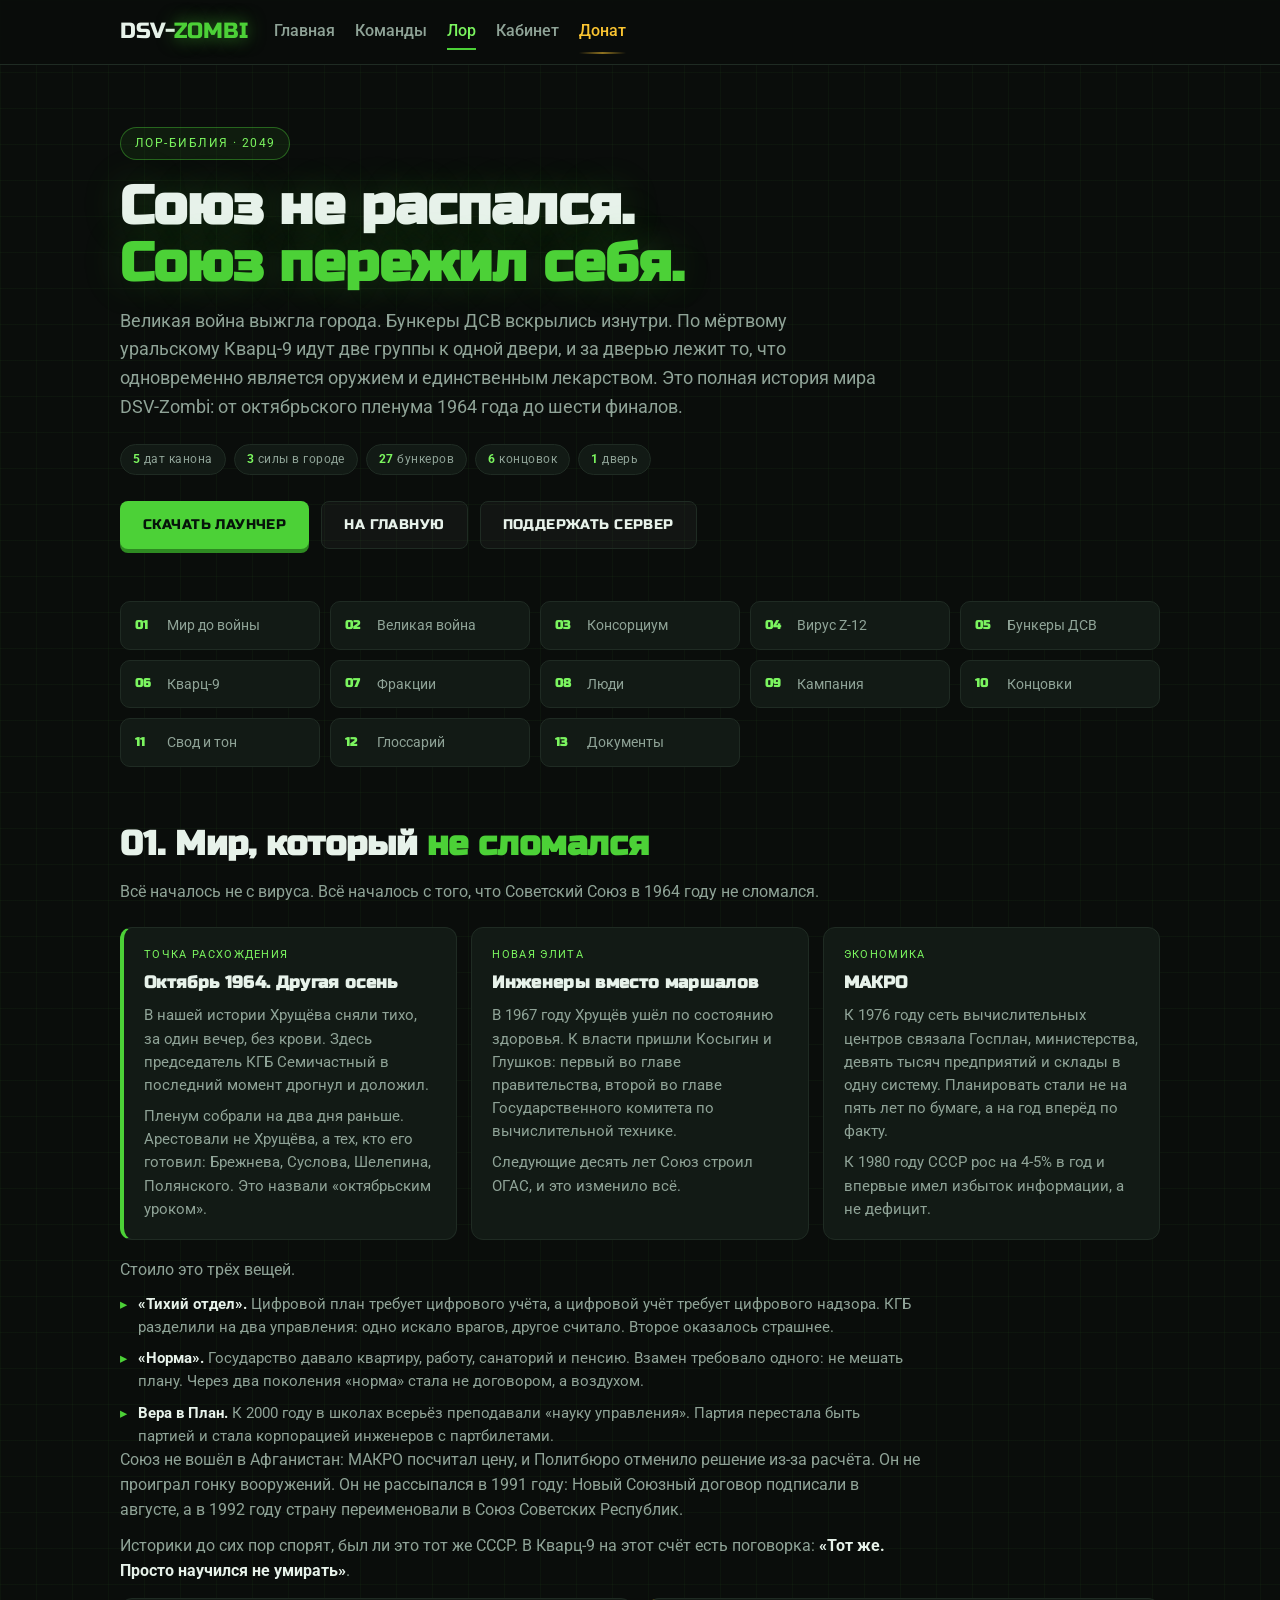
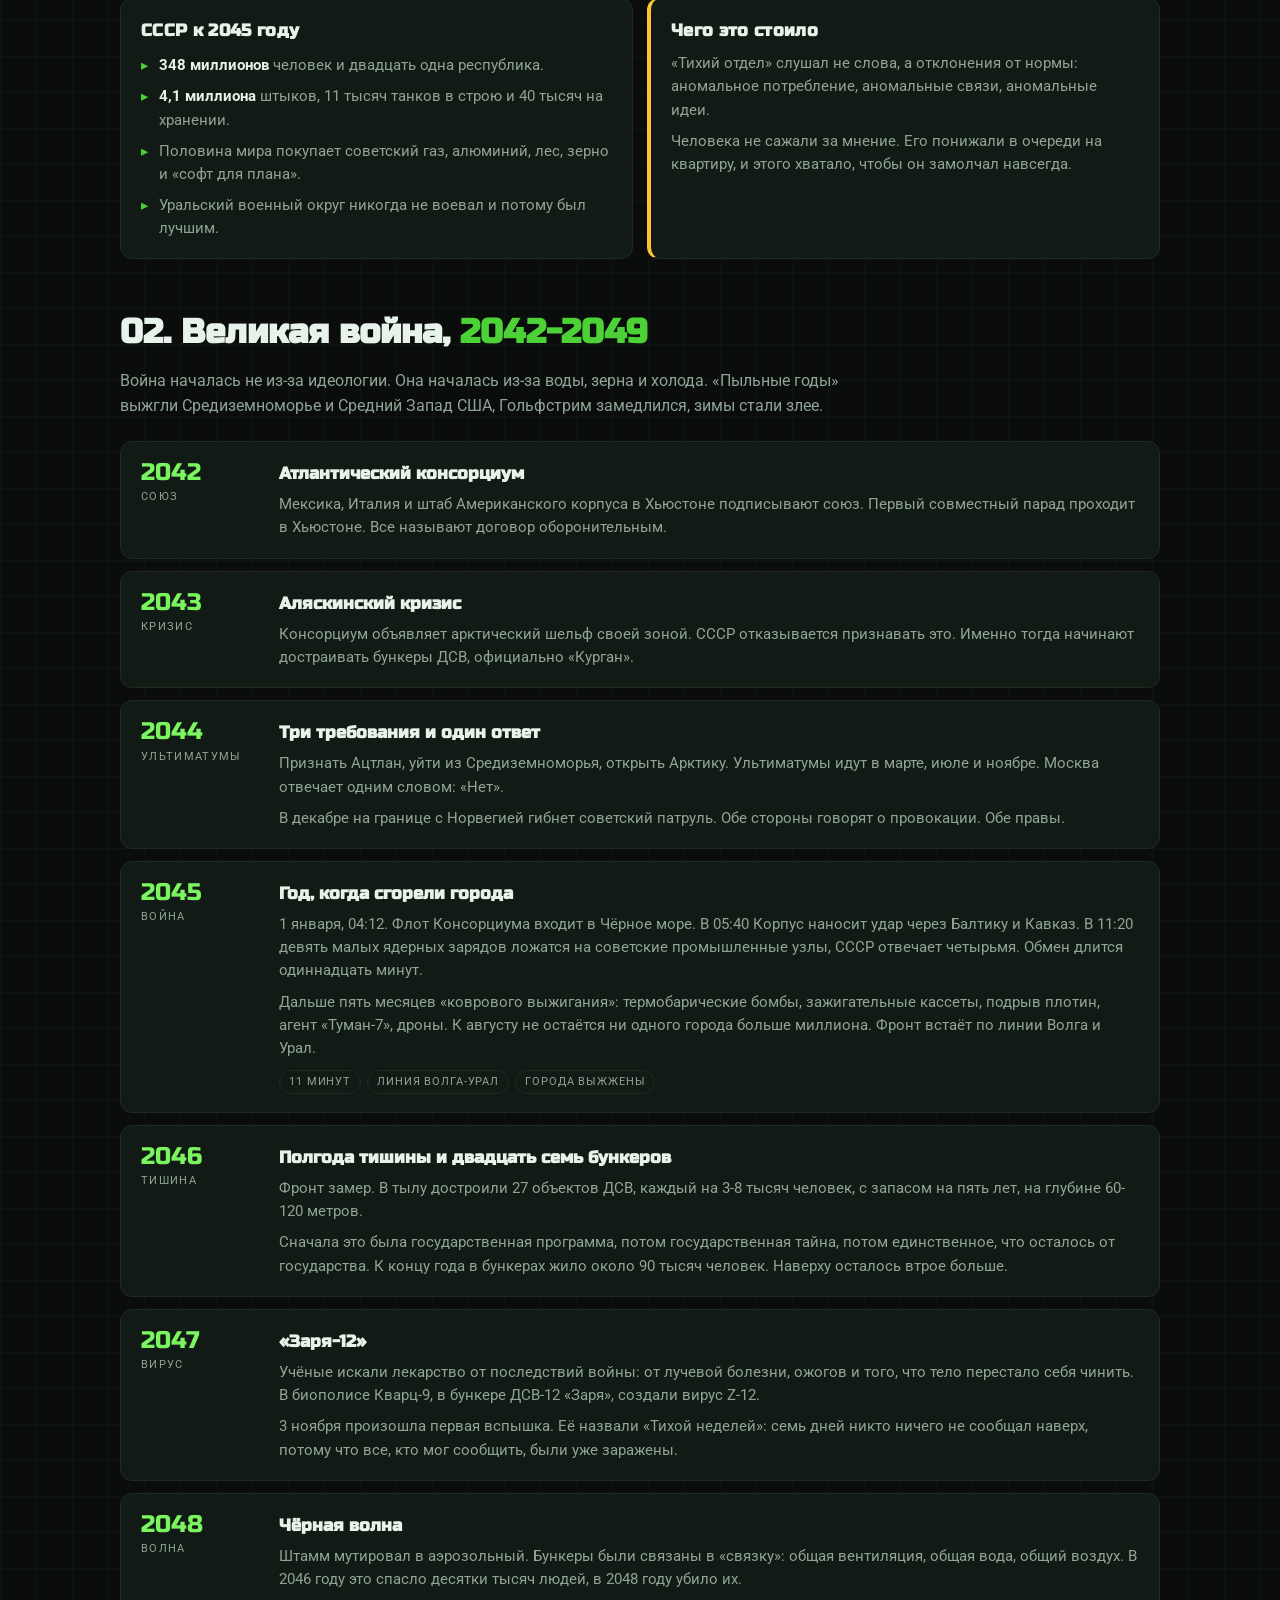
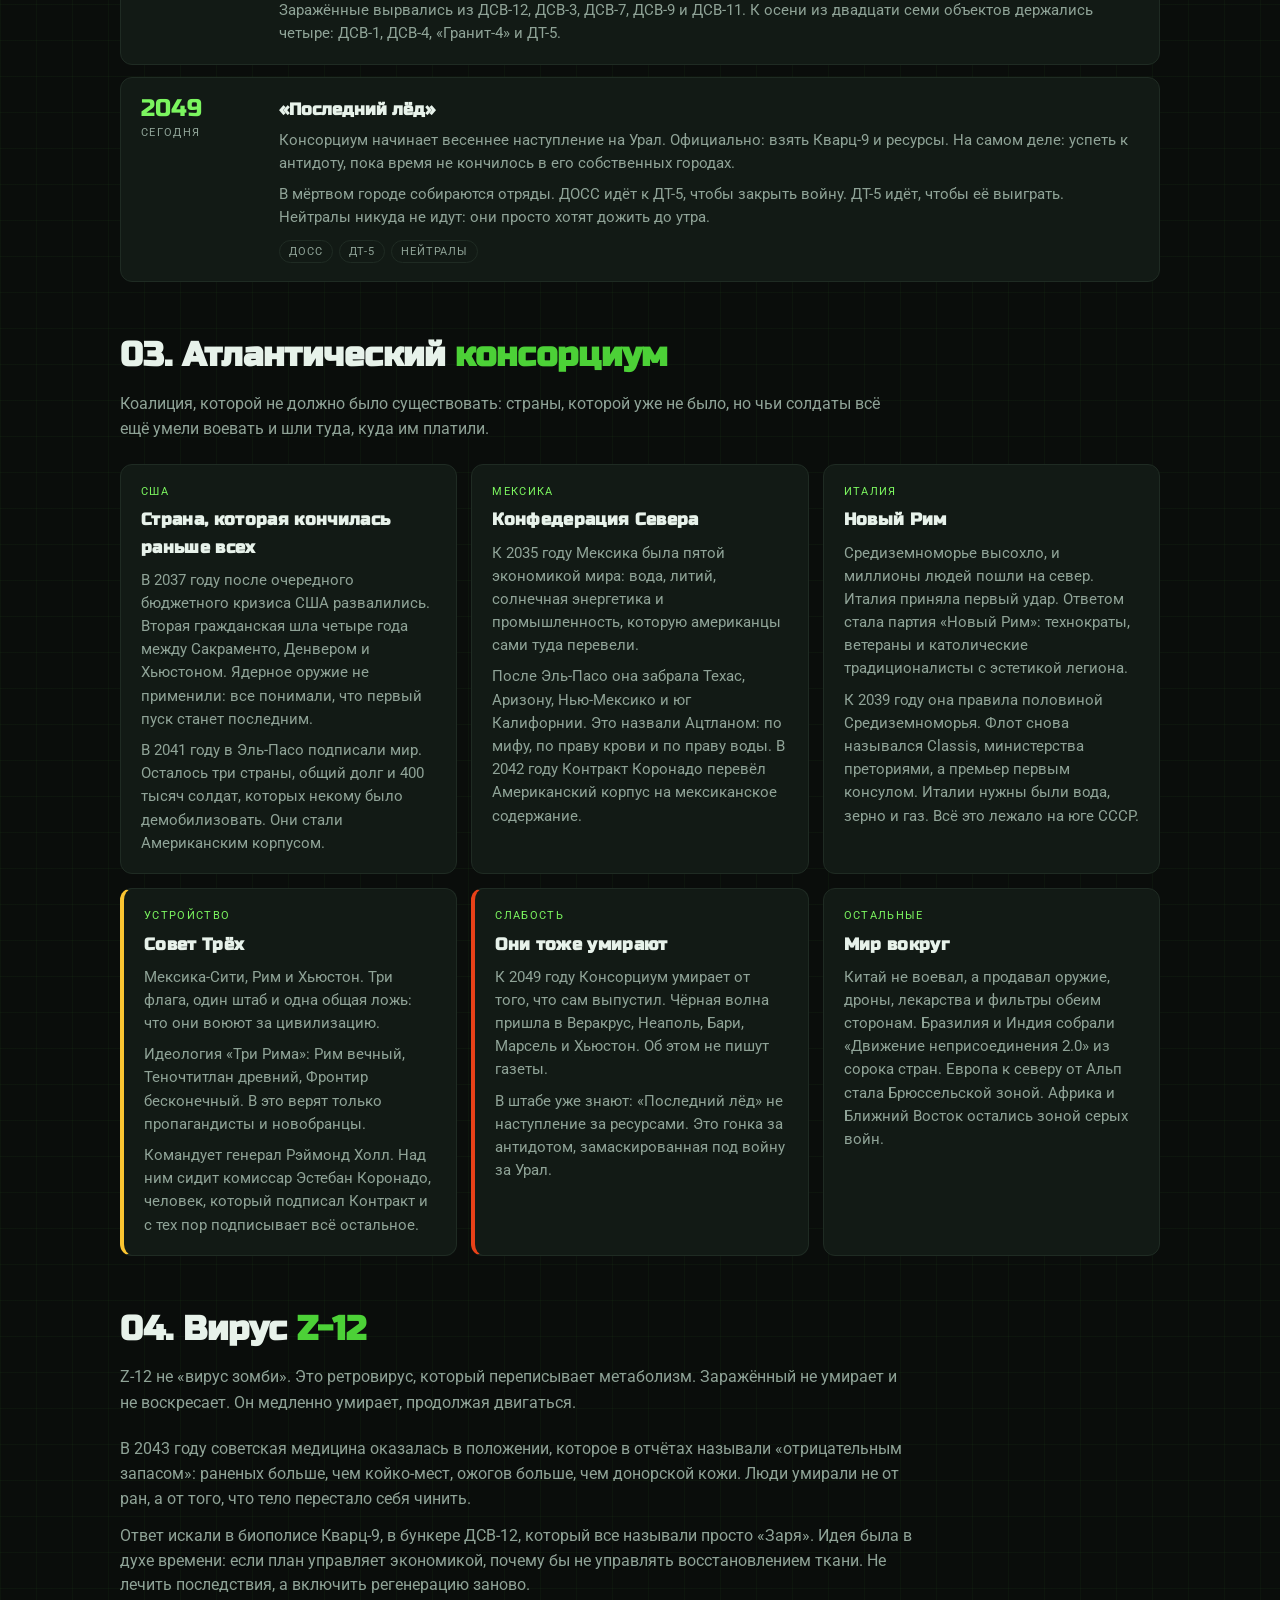
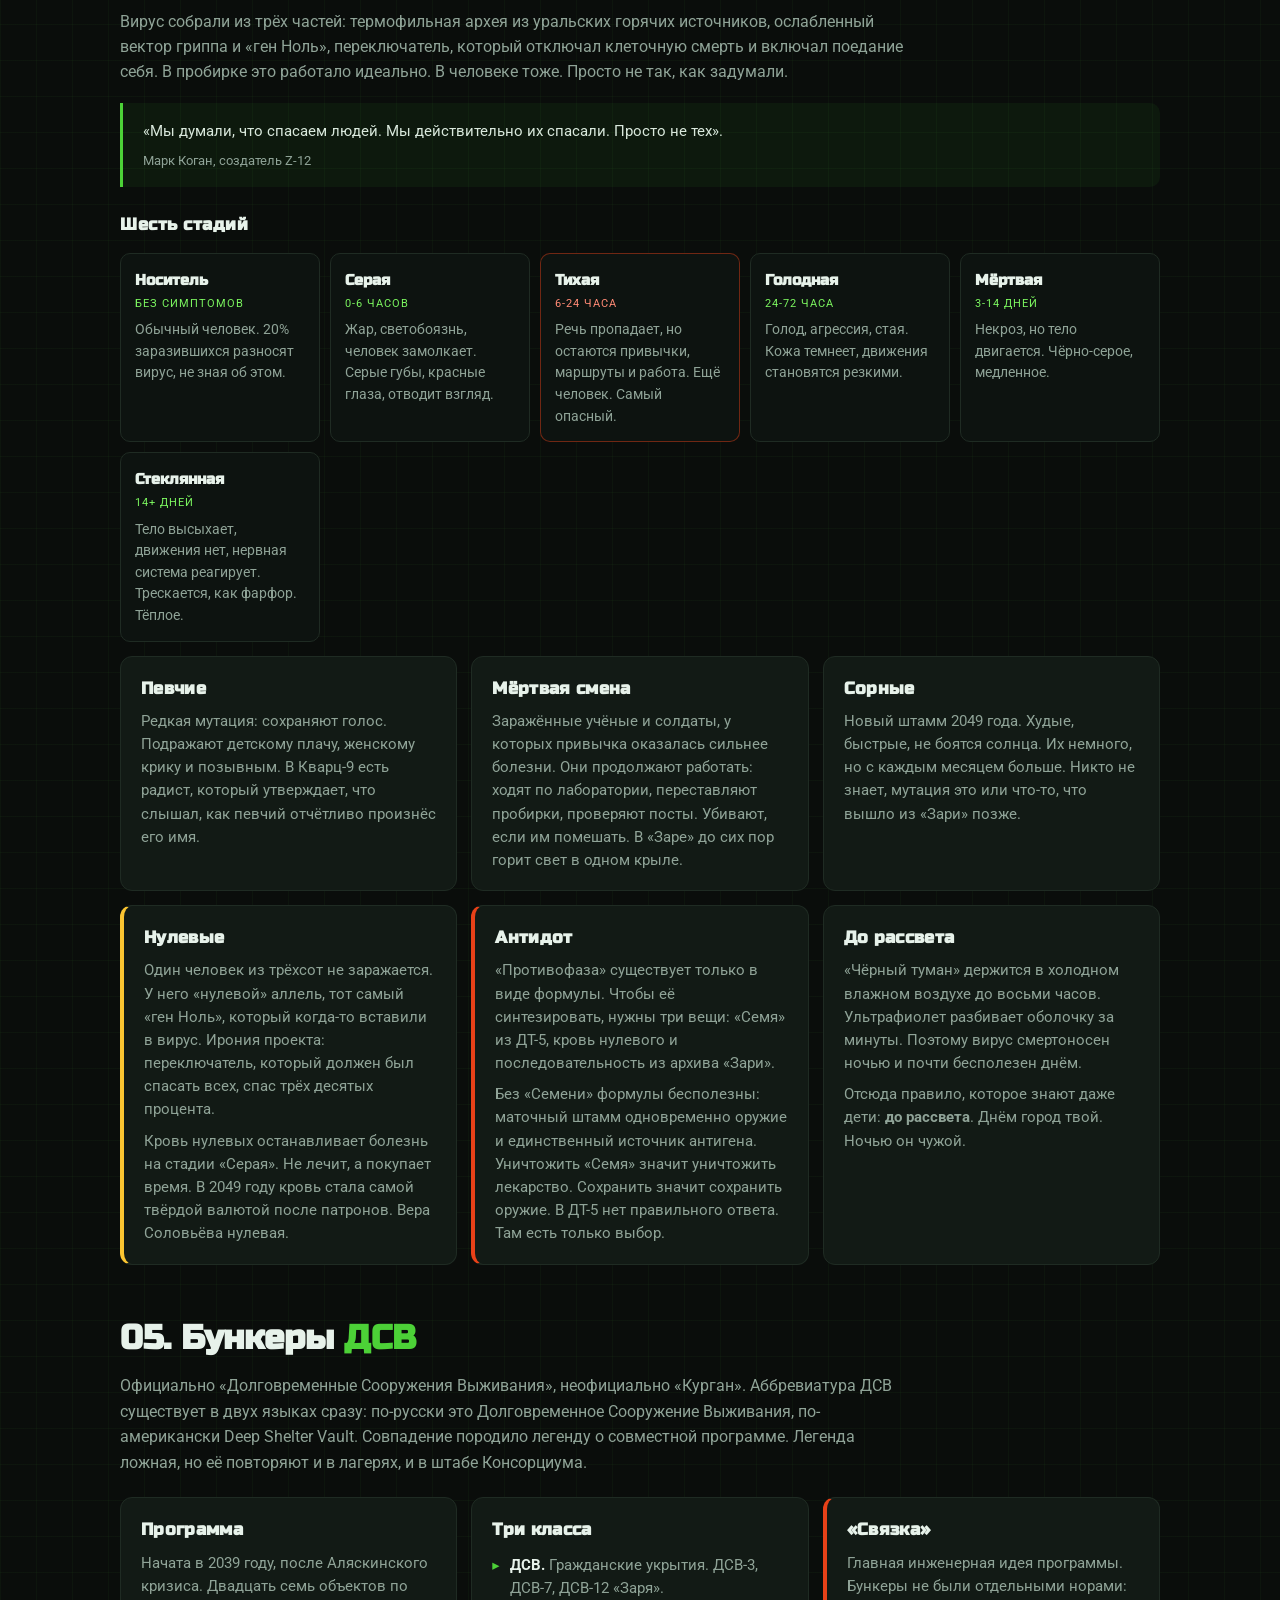
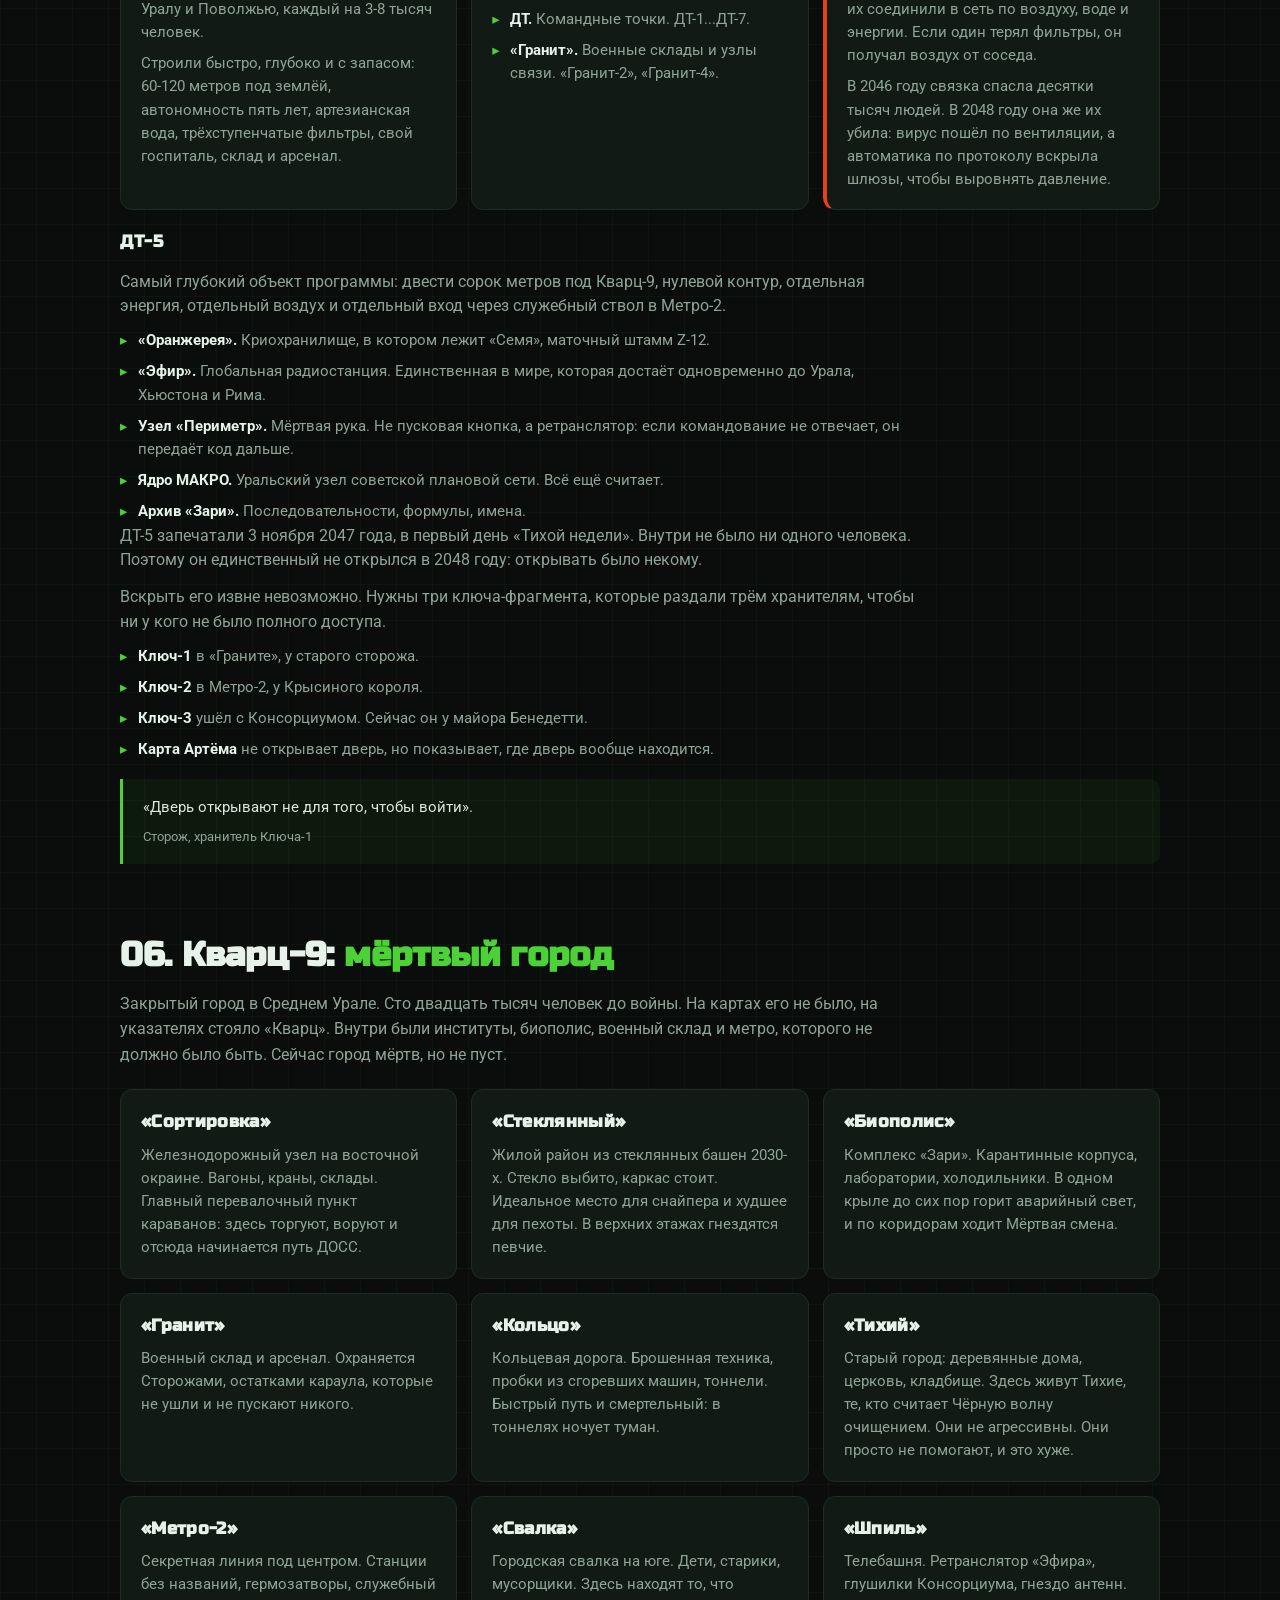
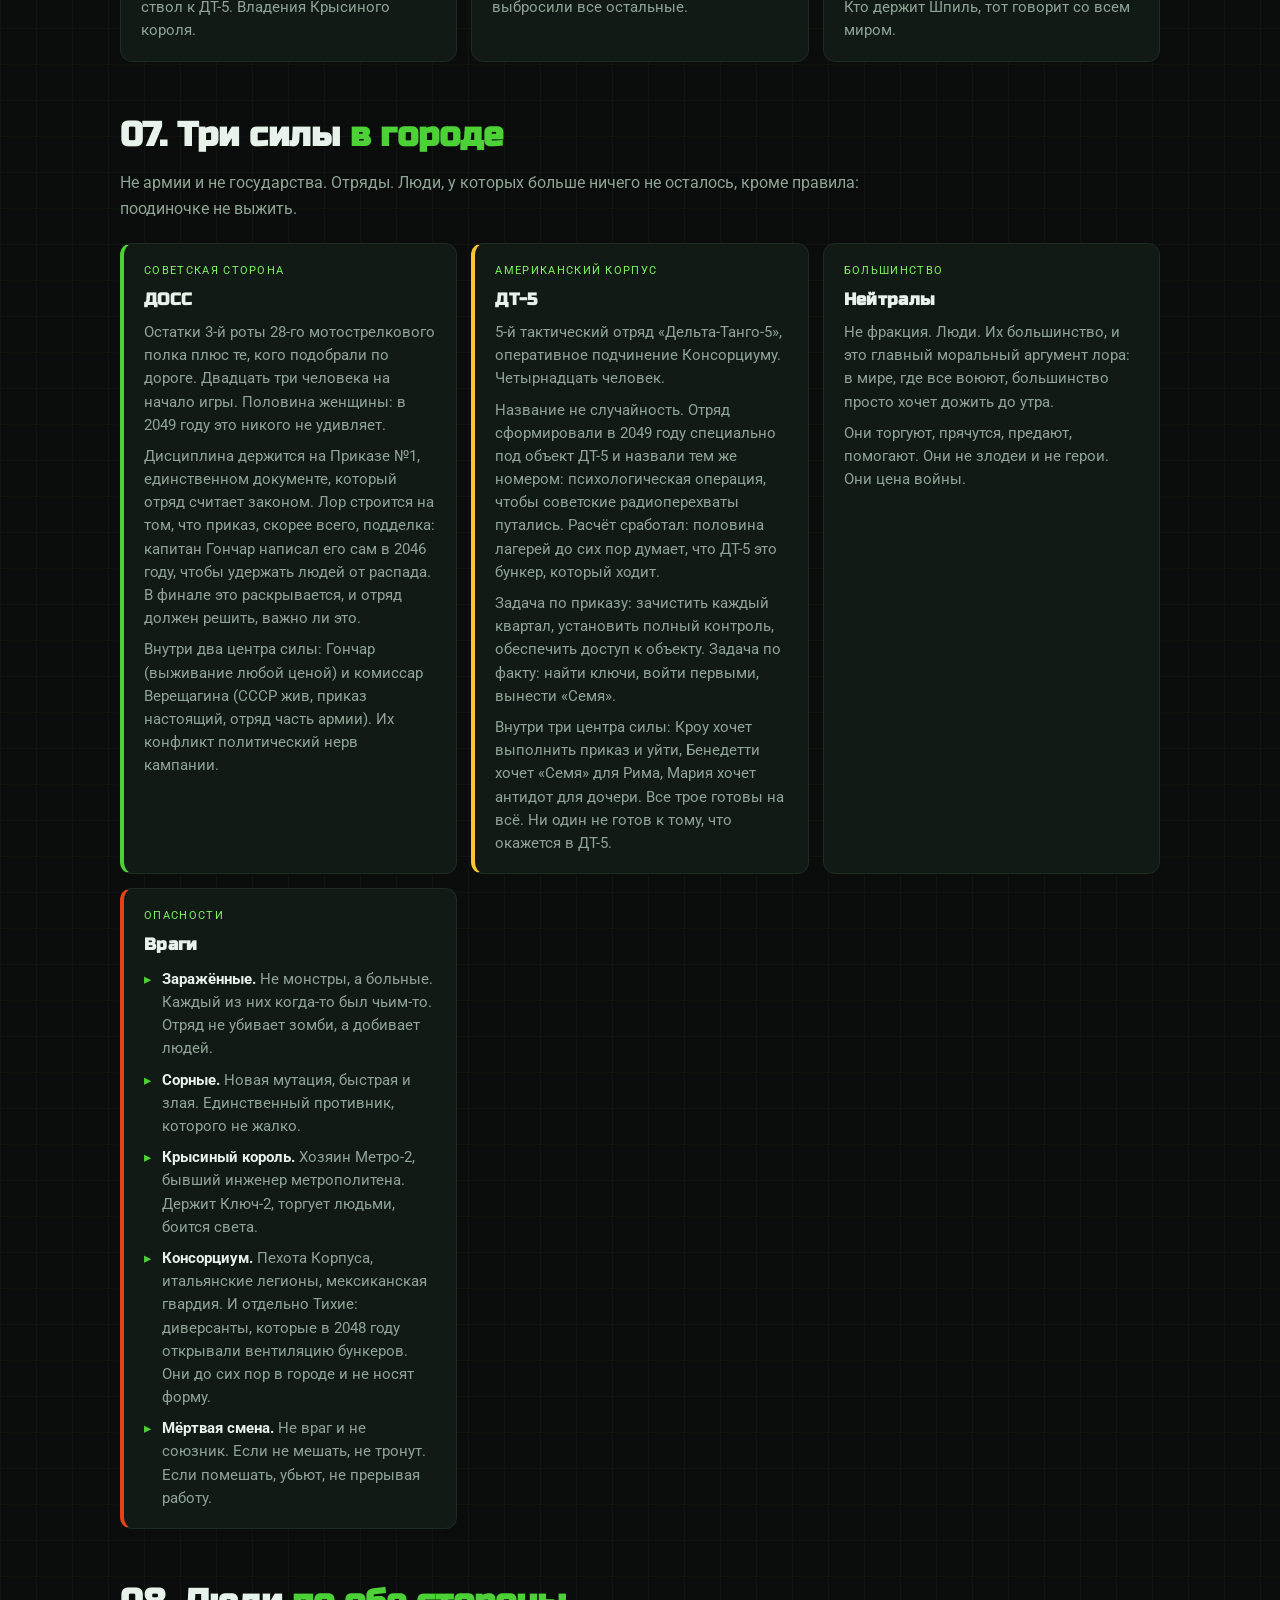
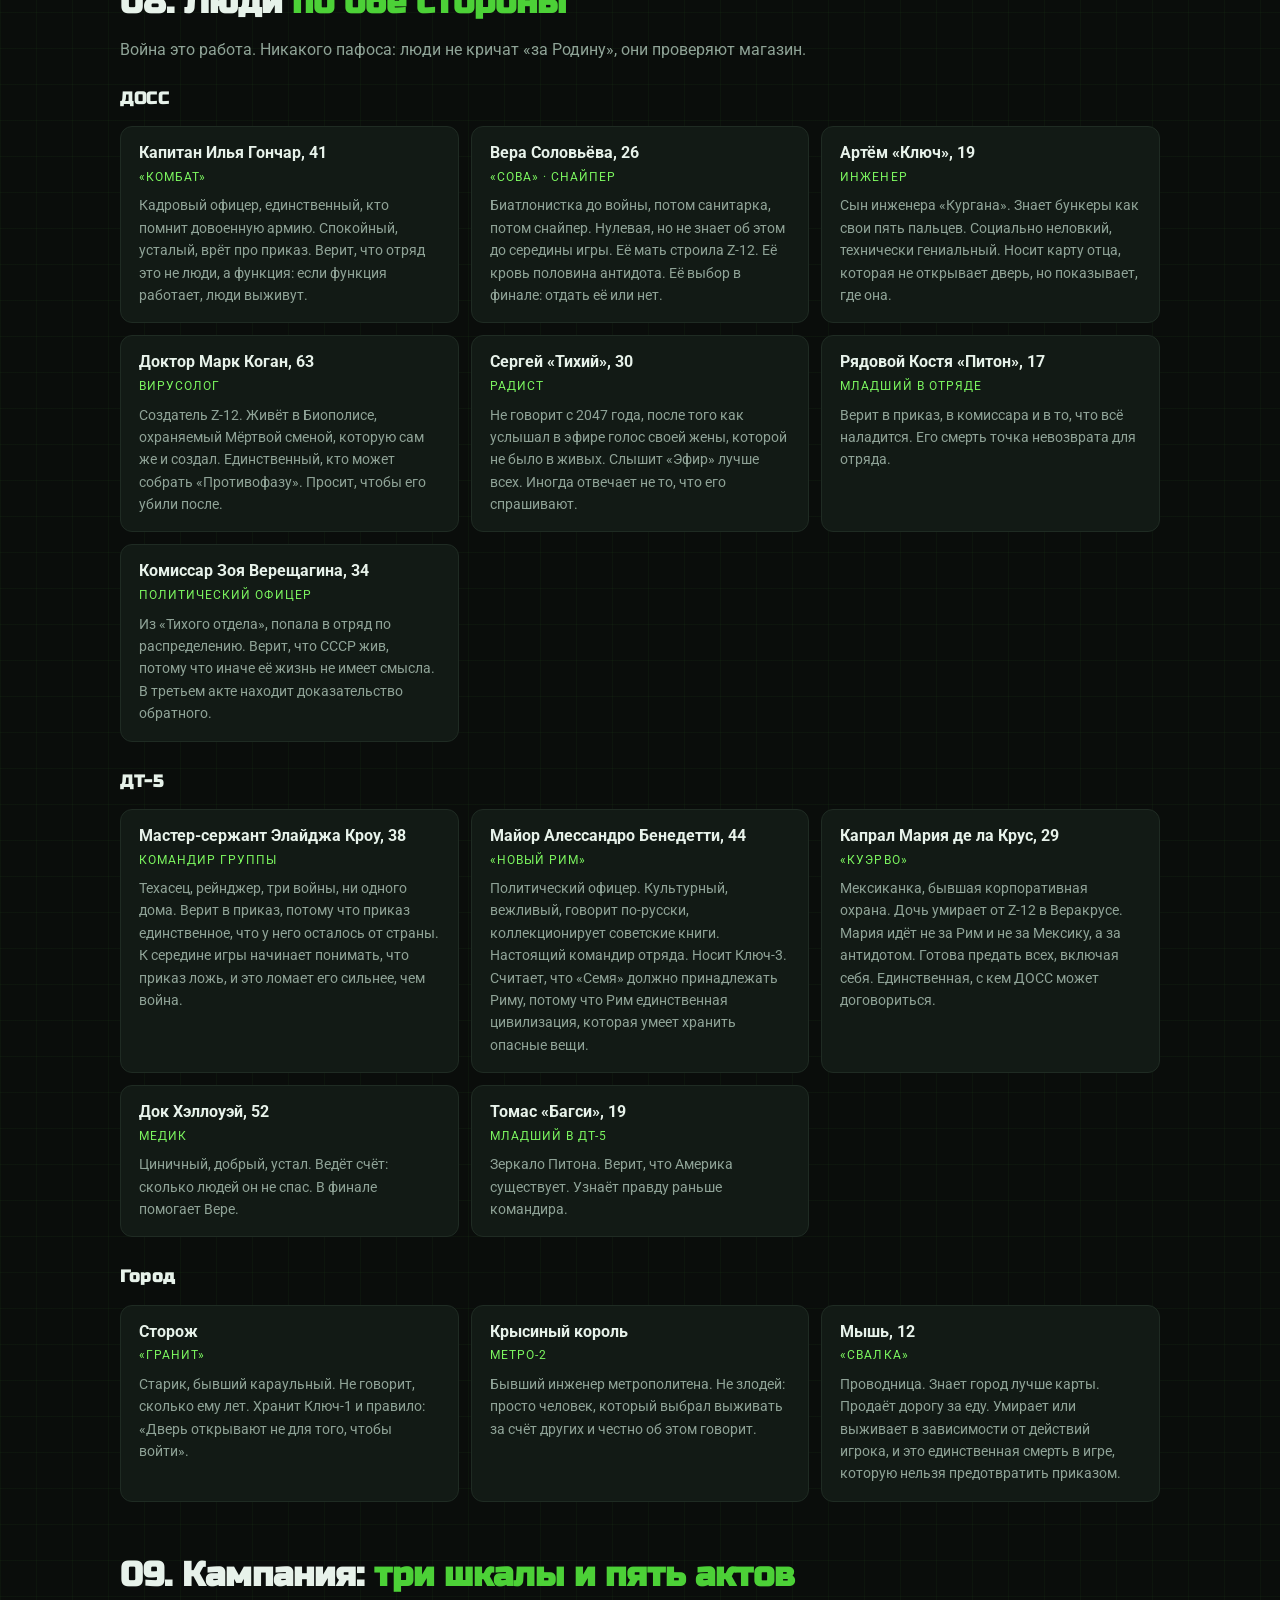
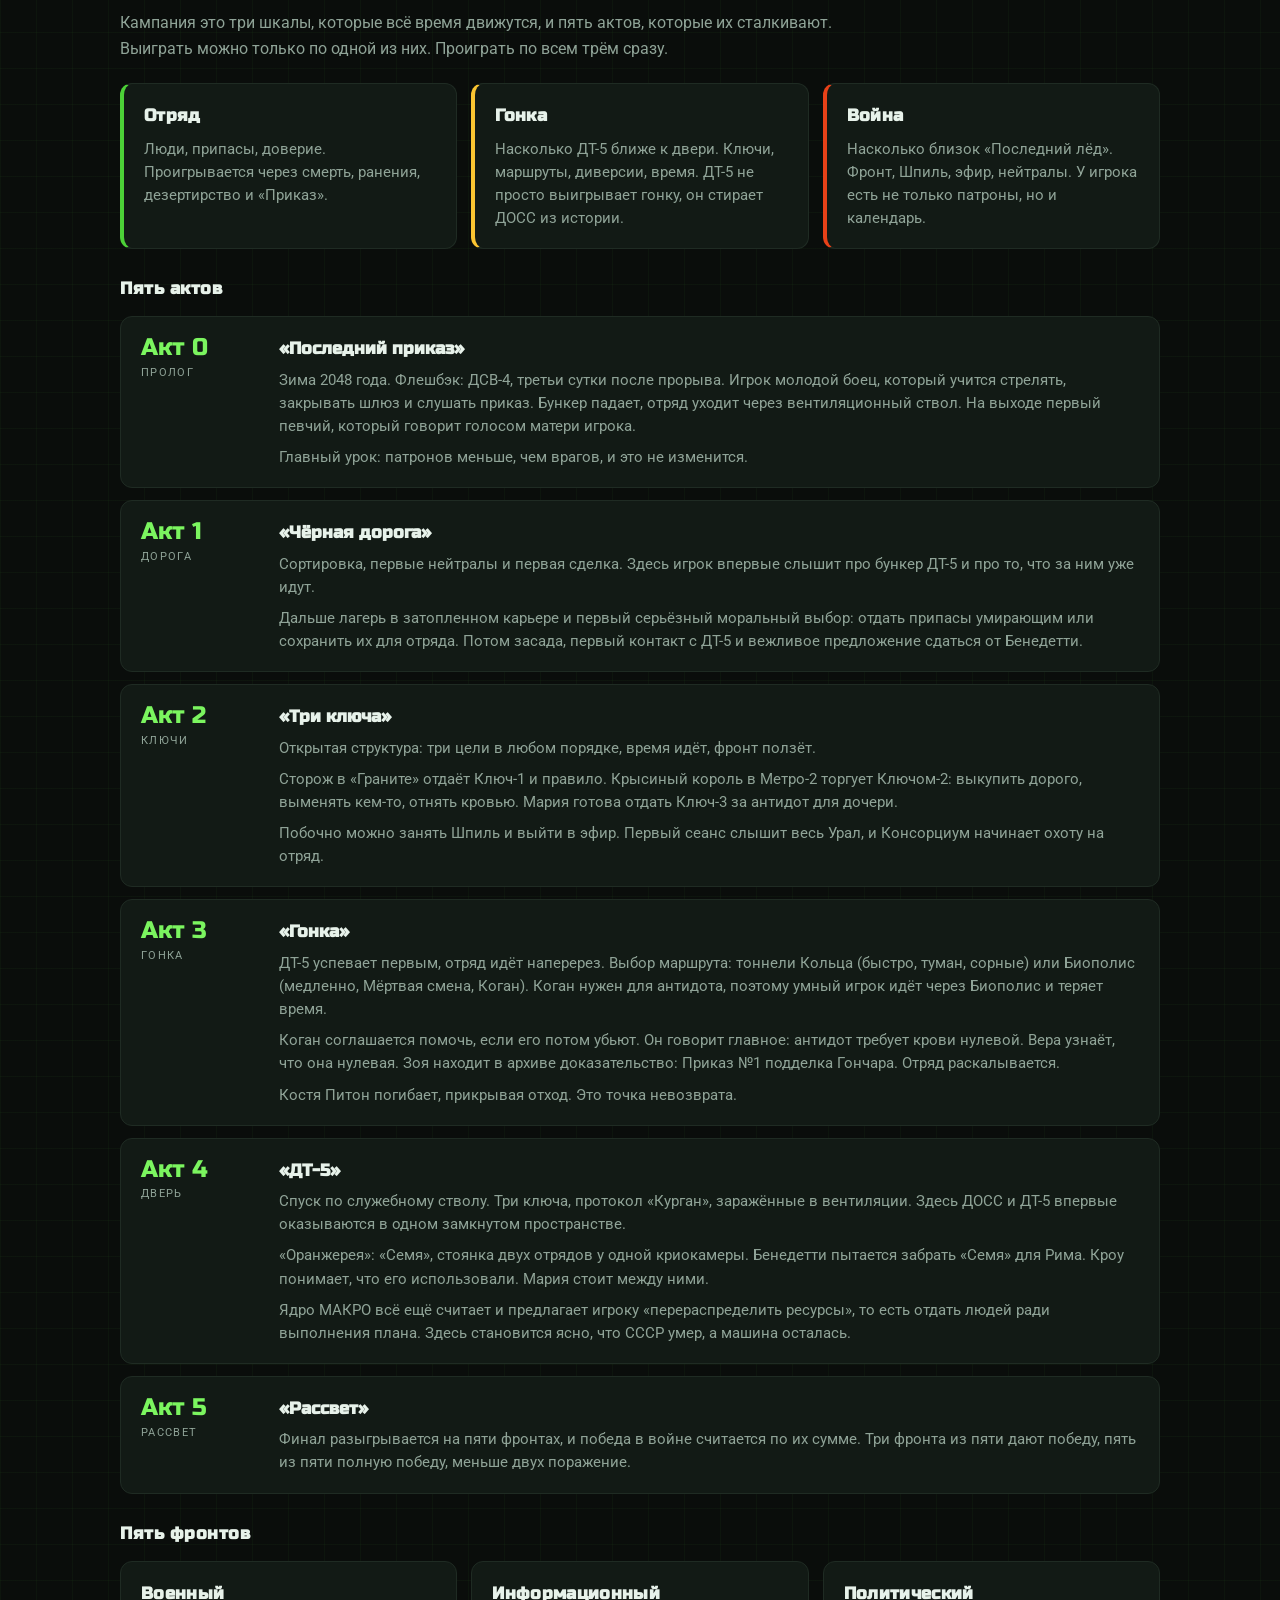
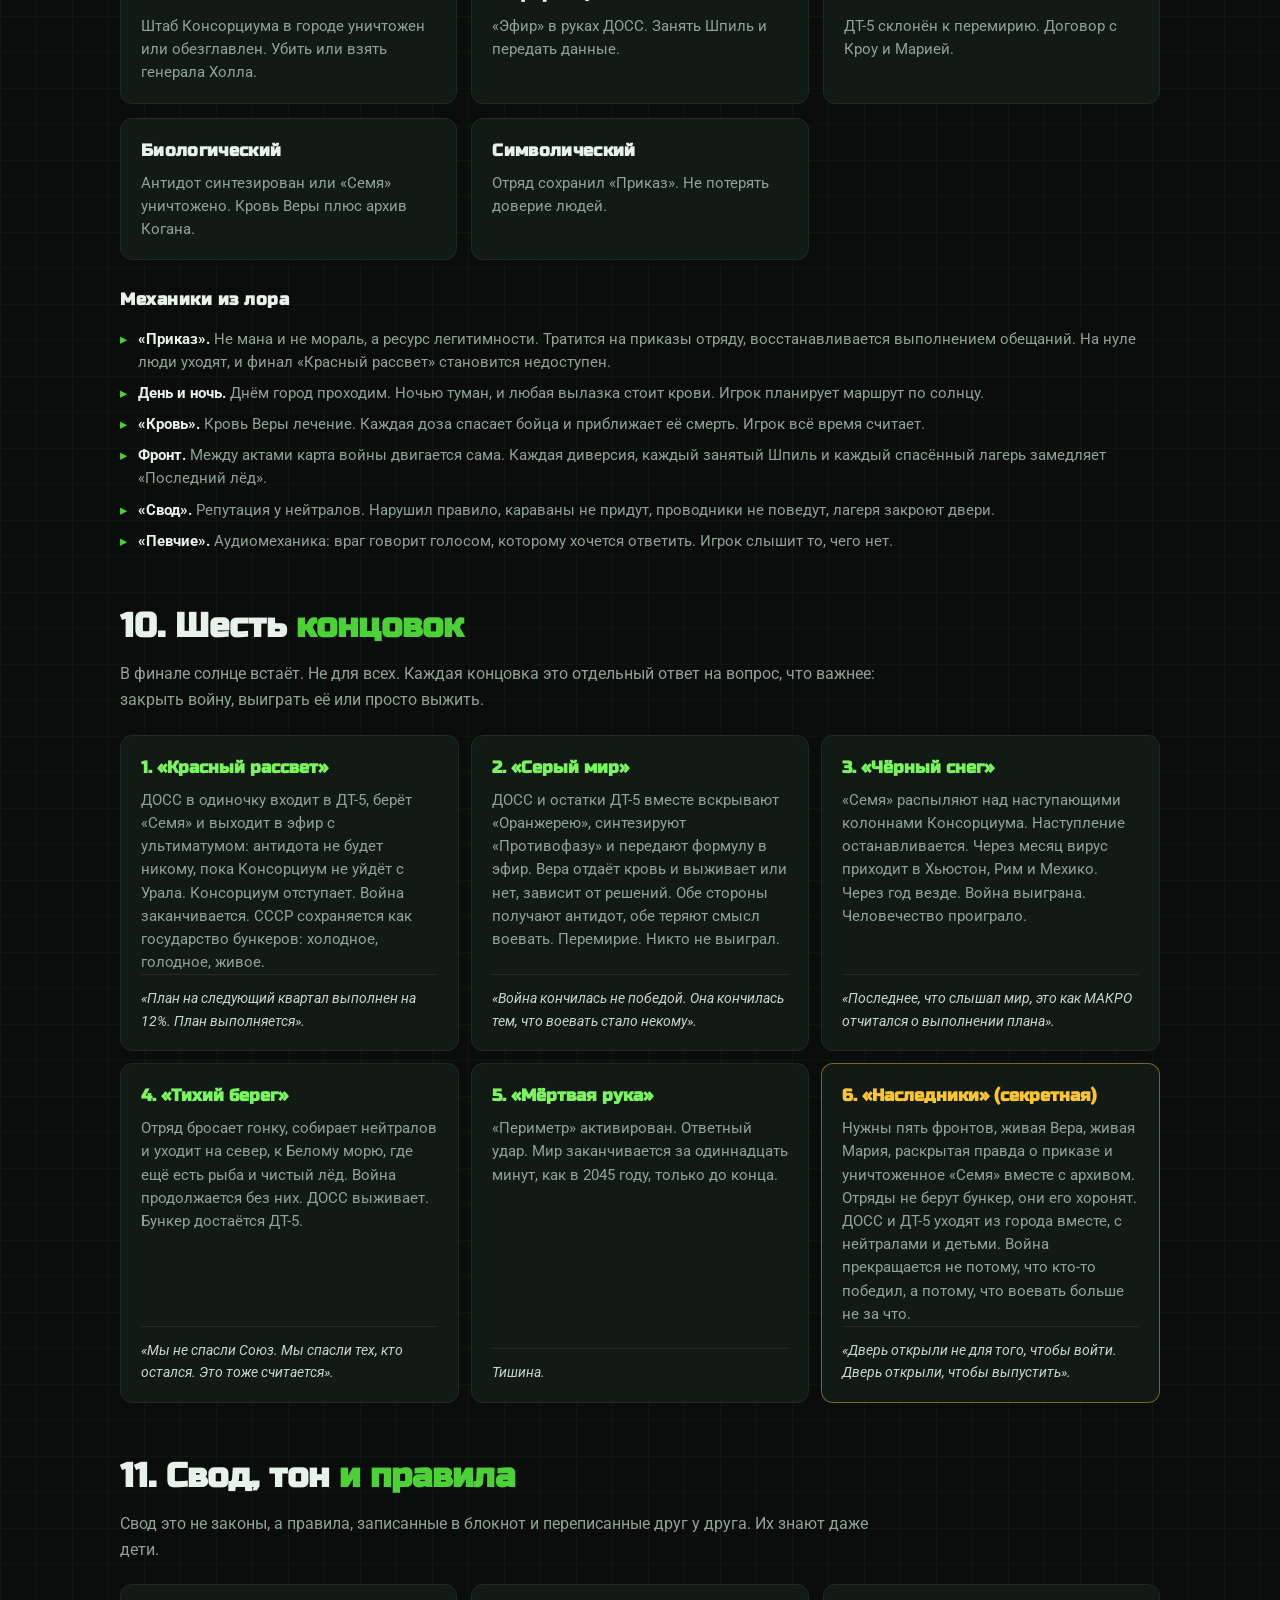
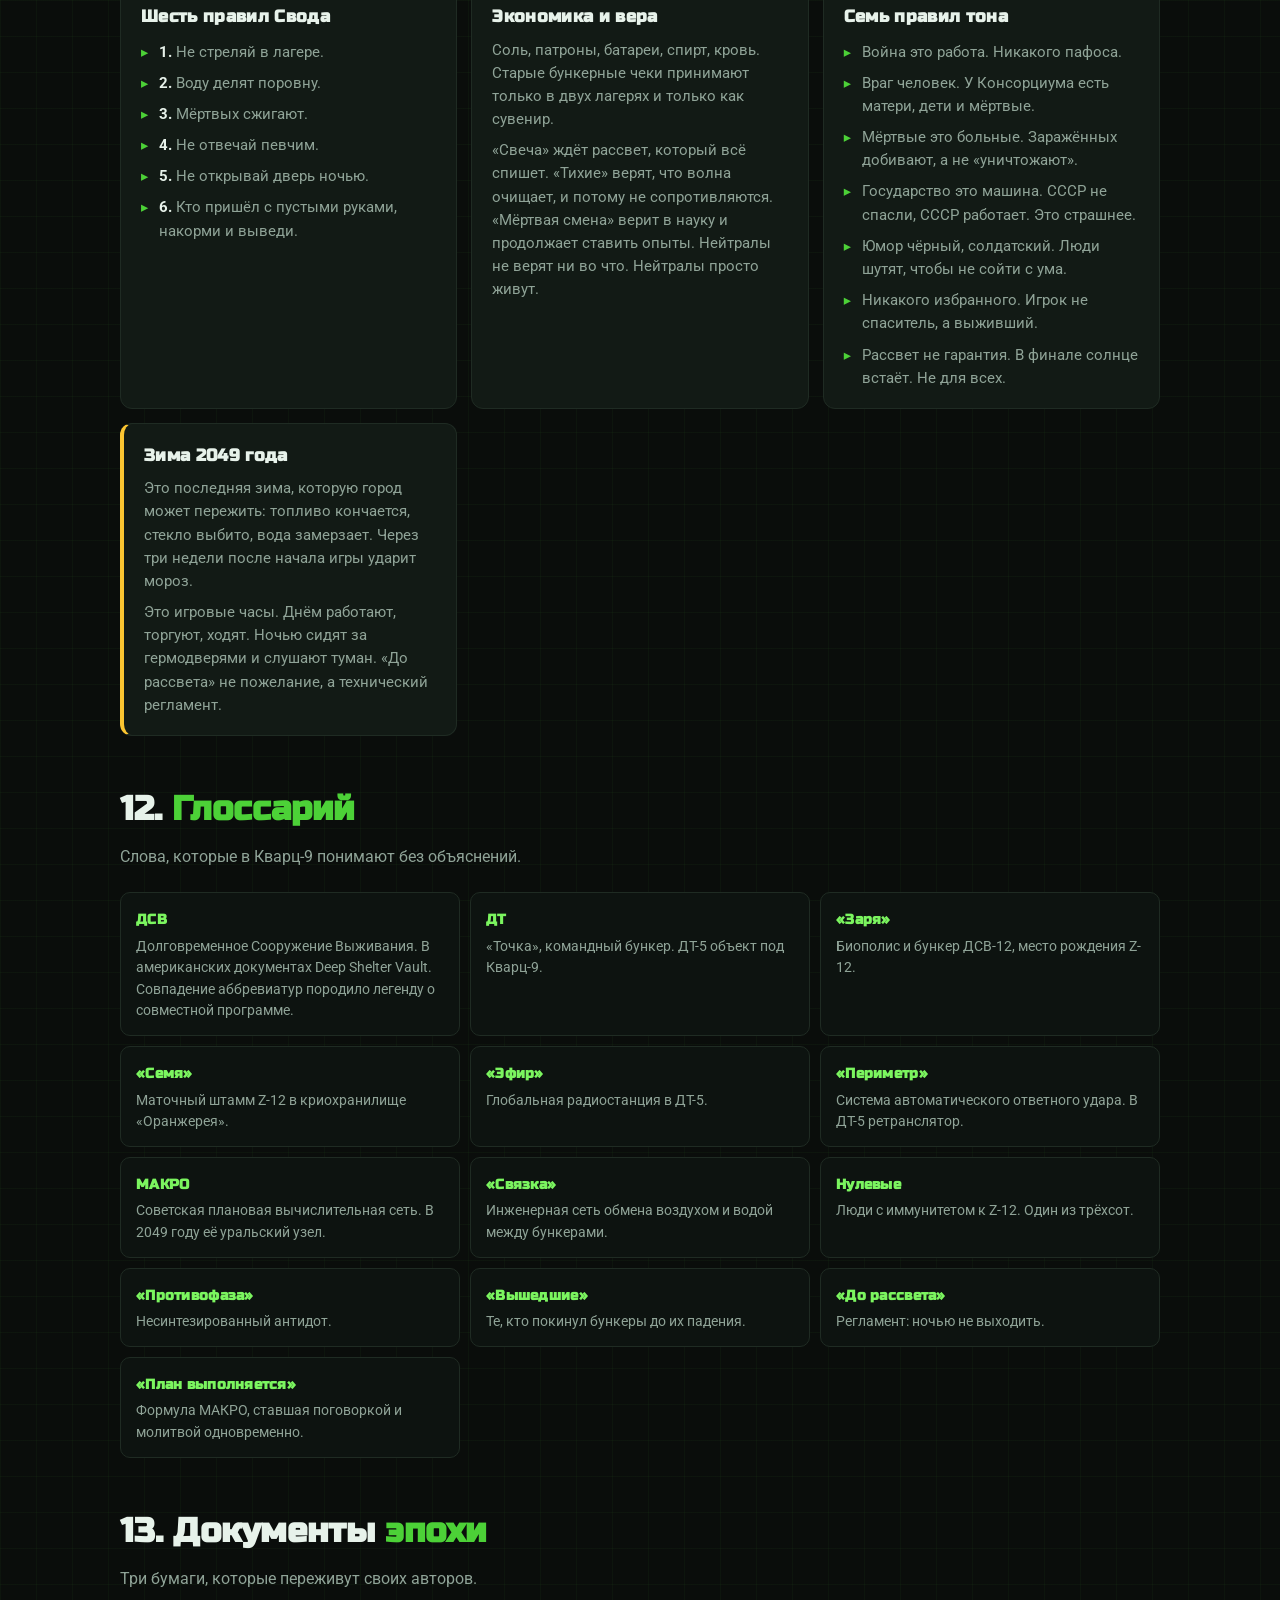
==== commit a28e8139: "Lore: number the six rules of the Svod" ====
--- a/lore.html
+++ b/lore.html
@@ -589,12 +589,12 @@
       <article class="lore-card">
         <h3>Шесть правил Свода</h3>
         <ol class="lore-list">
-          <li>Не стреляй в лагере.</li>
-          <li>Воду делят поровну.</li>
-          <li>Мёртвых сжигают.</li>
-          <li>Не отвечай певчим.</li>
-          <li>Не открывай дверь ночью.</li>
-          <li>Кто пришёл с пустыми руками, накорми и выведи.</li>
+          <li><b>1.</b> Не стреляй в лагере.</li>
+          <li><b>2.</b> Воду делят поровну.</li>
+          <li><b>3.</b> Мёртвых сжигают.</li>
+          <li><b>4.</b> Не отвечай певчим.</li>
+          <li><b>5.</b> Не открывай дверь ночью.</li>
+          <li><b>6.</b> Кто пришёл с пустыми руками, накорми и выведи.</li>
         </ol>
       </article>
       <article class="lore-card">
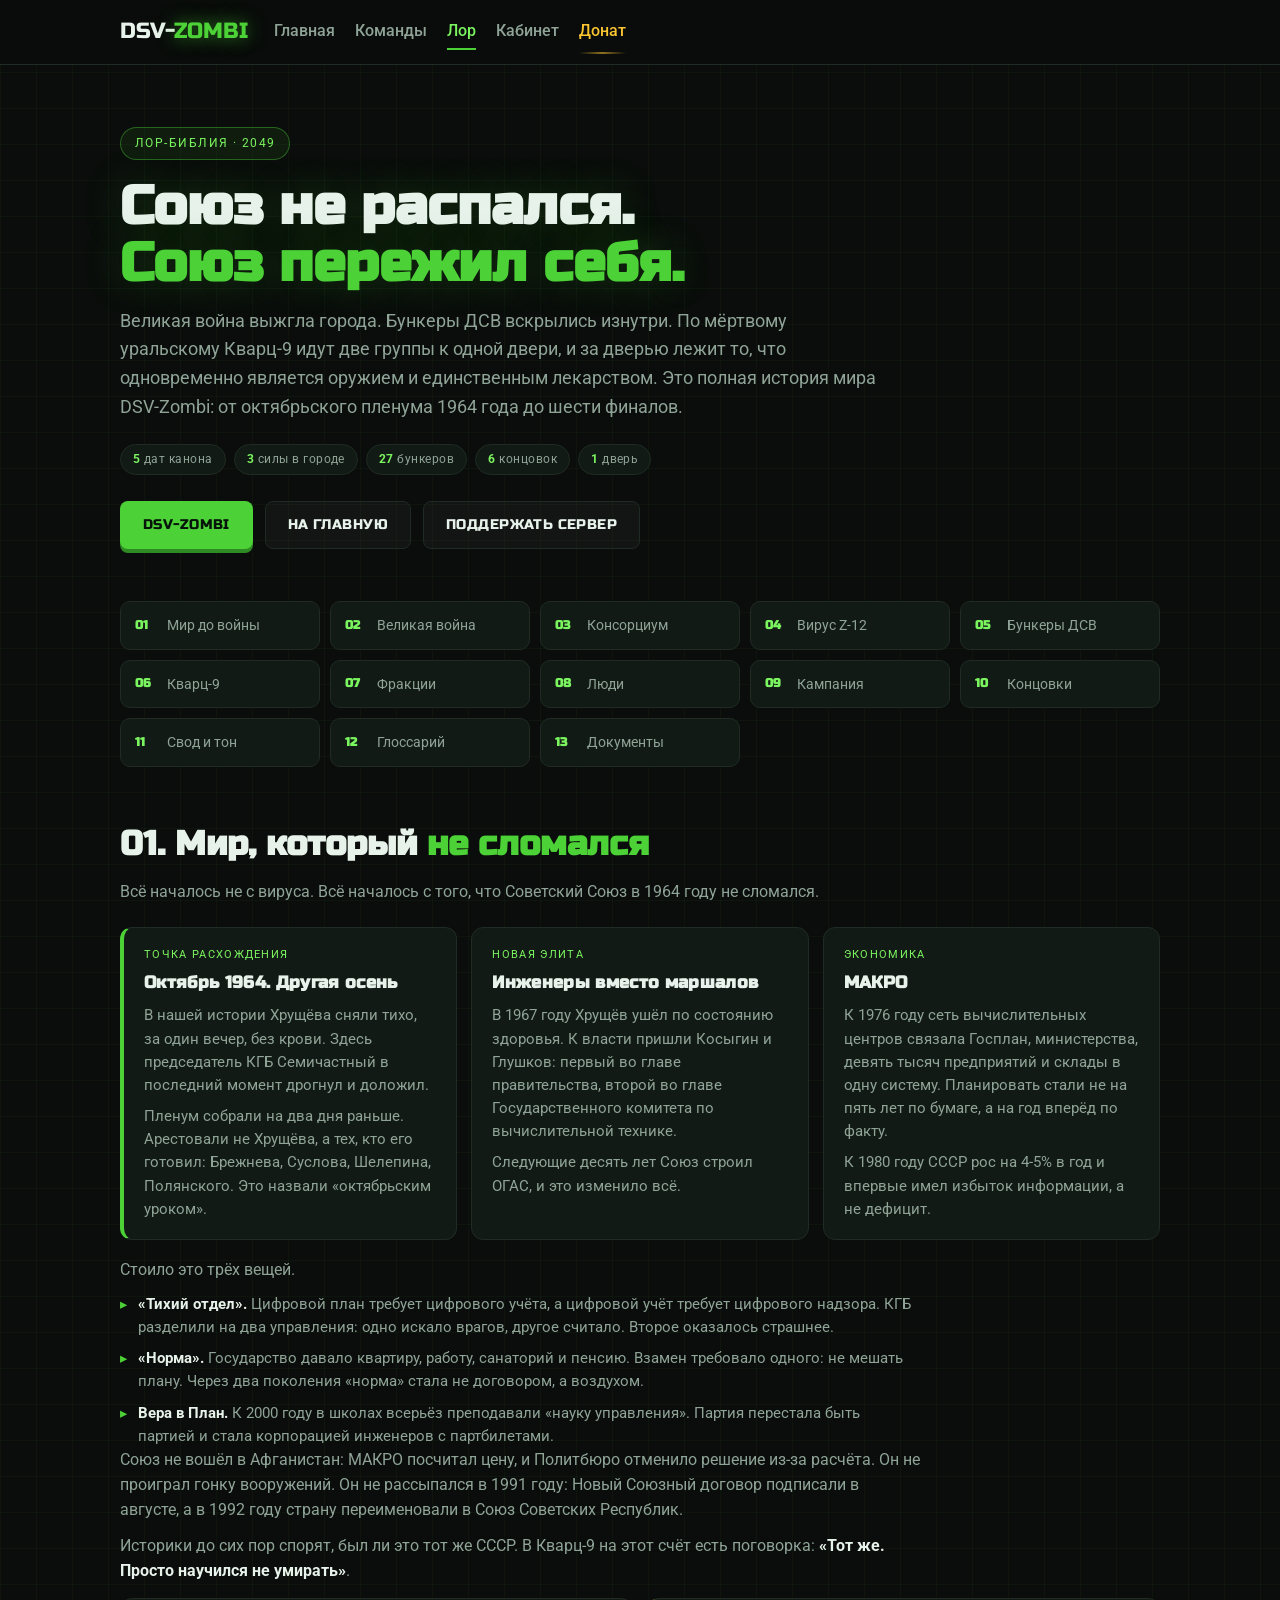
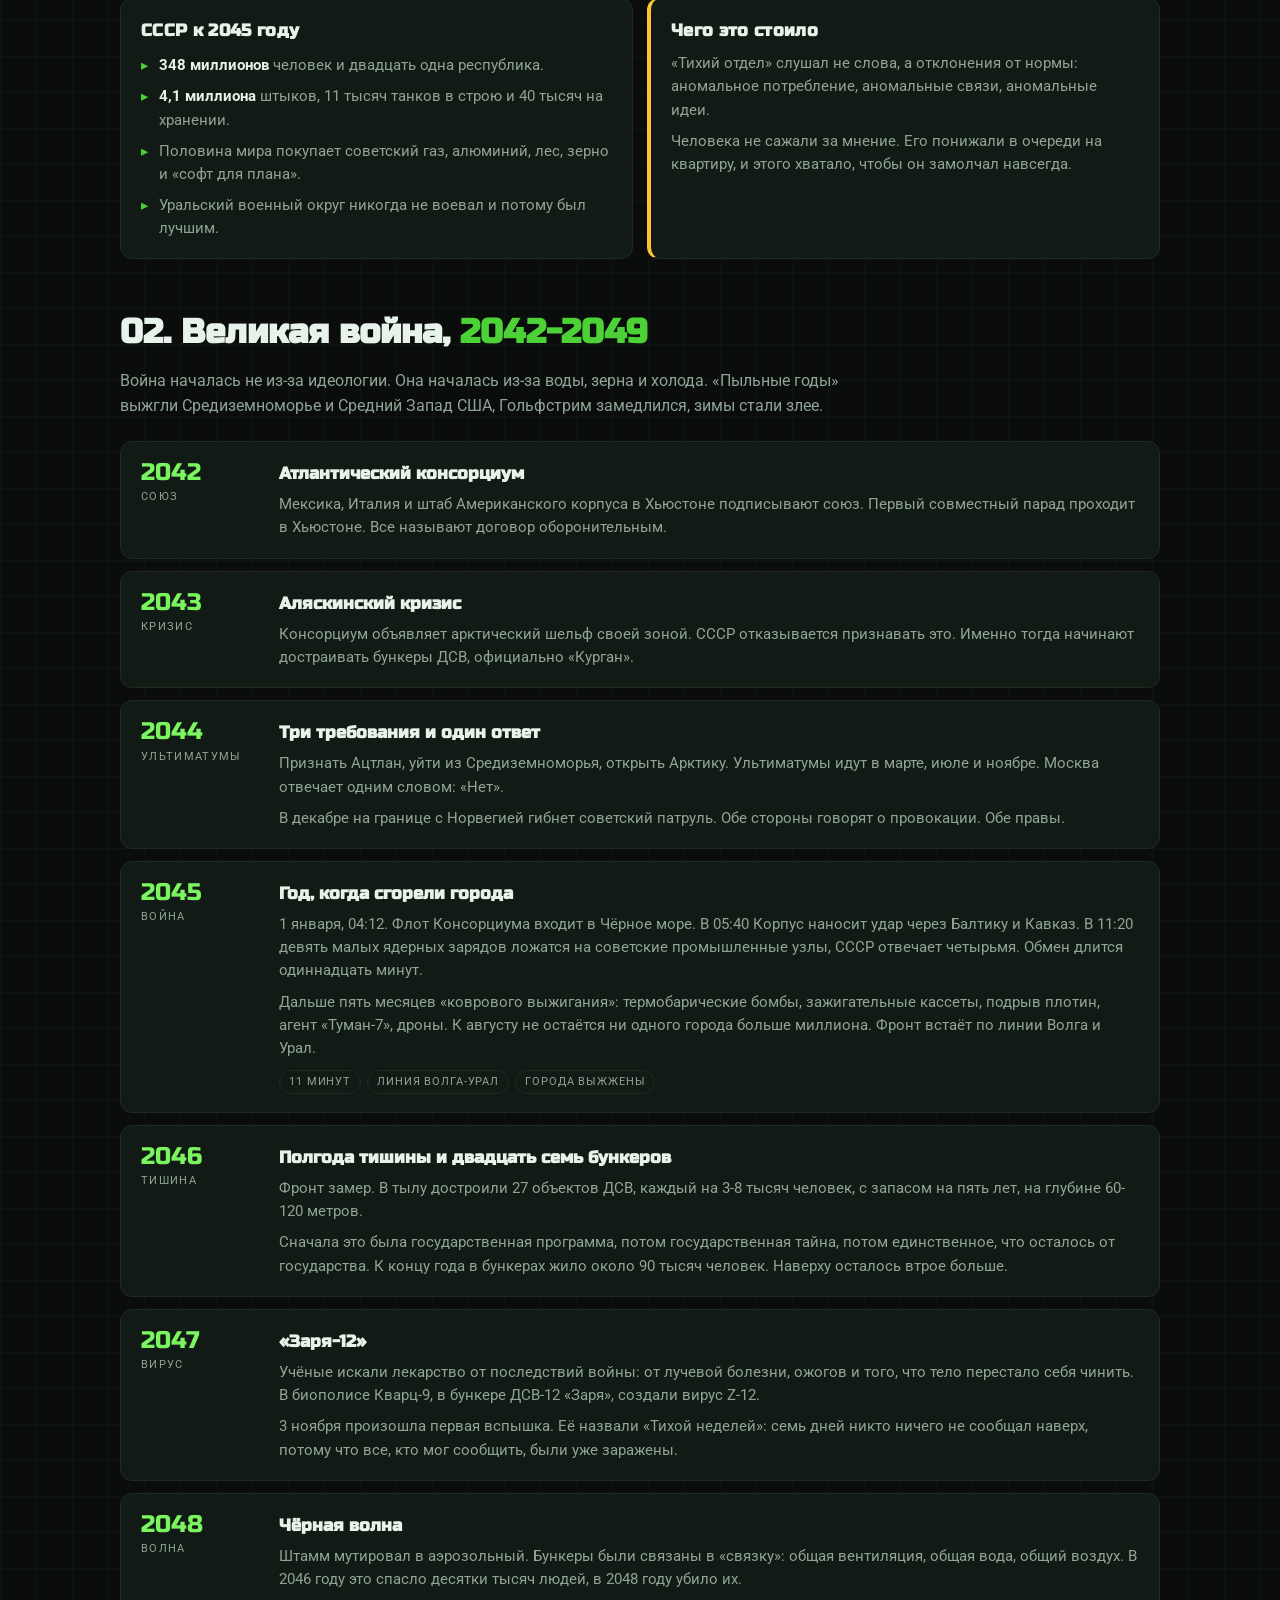
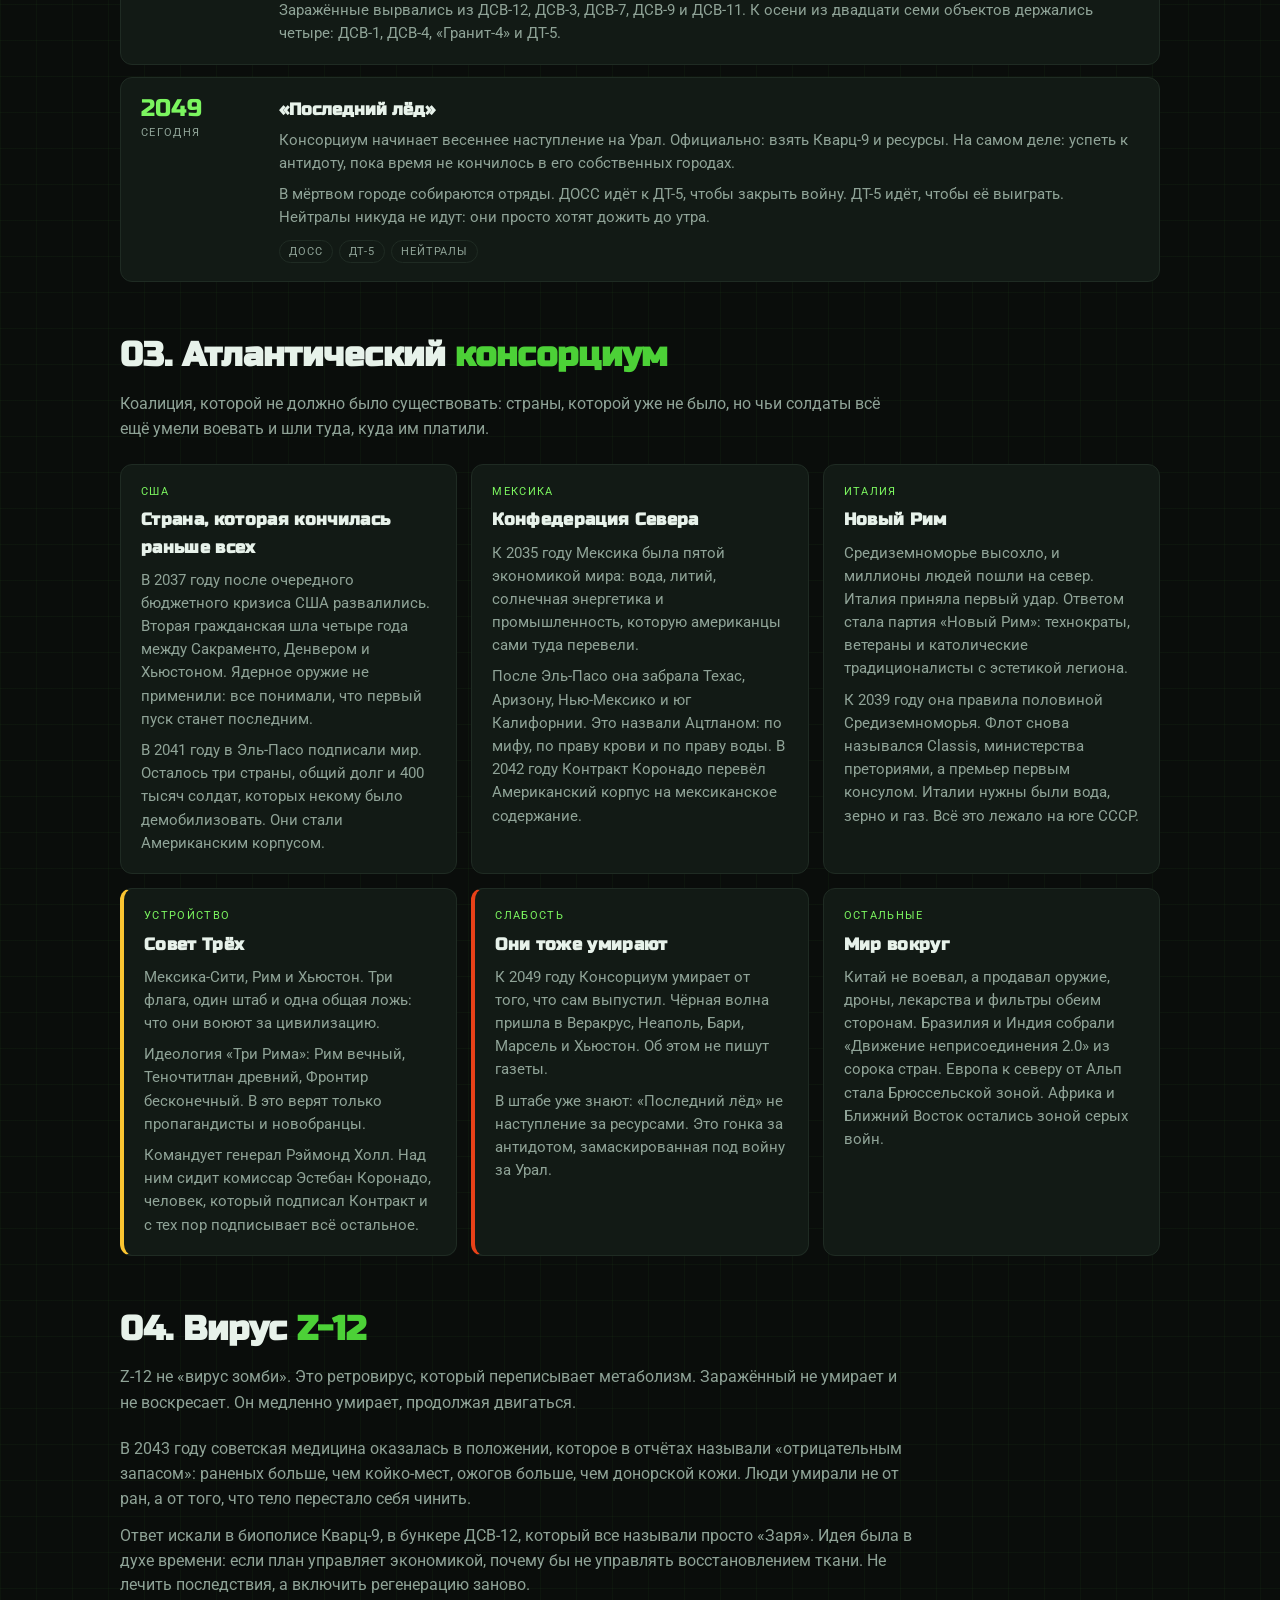
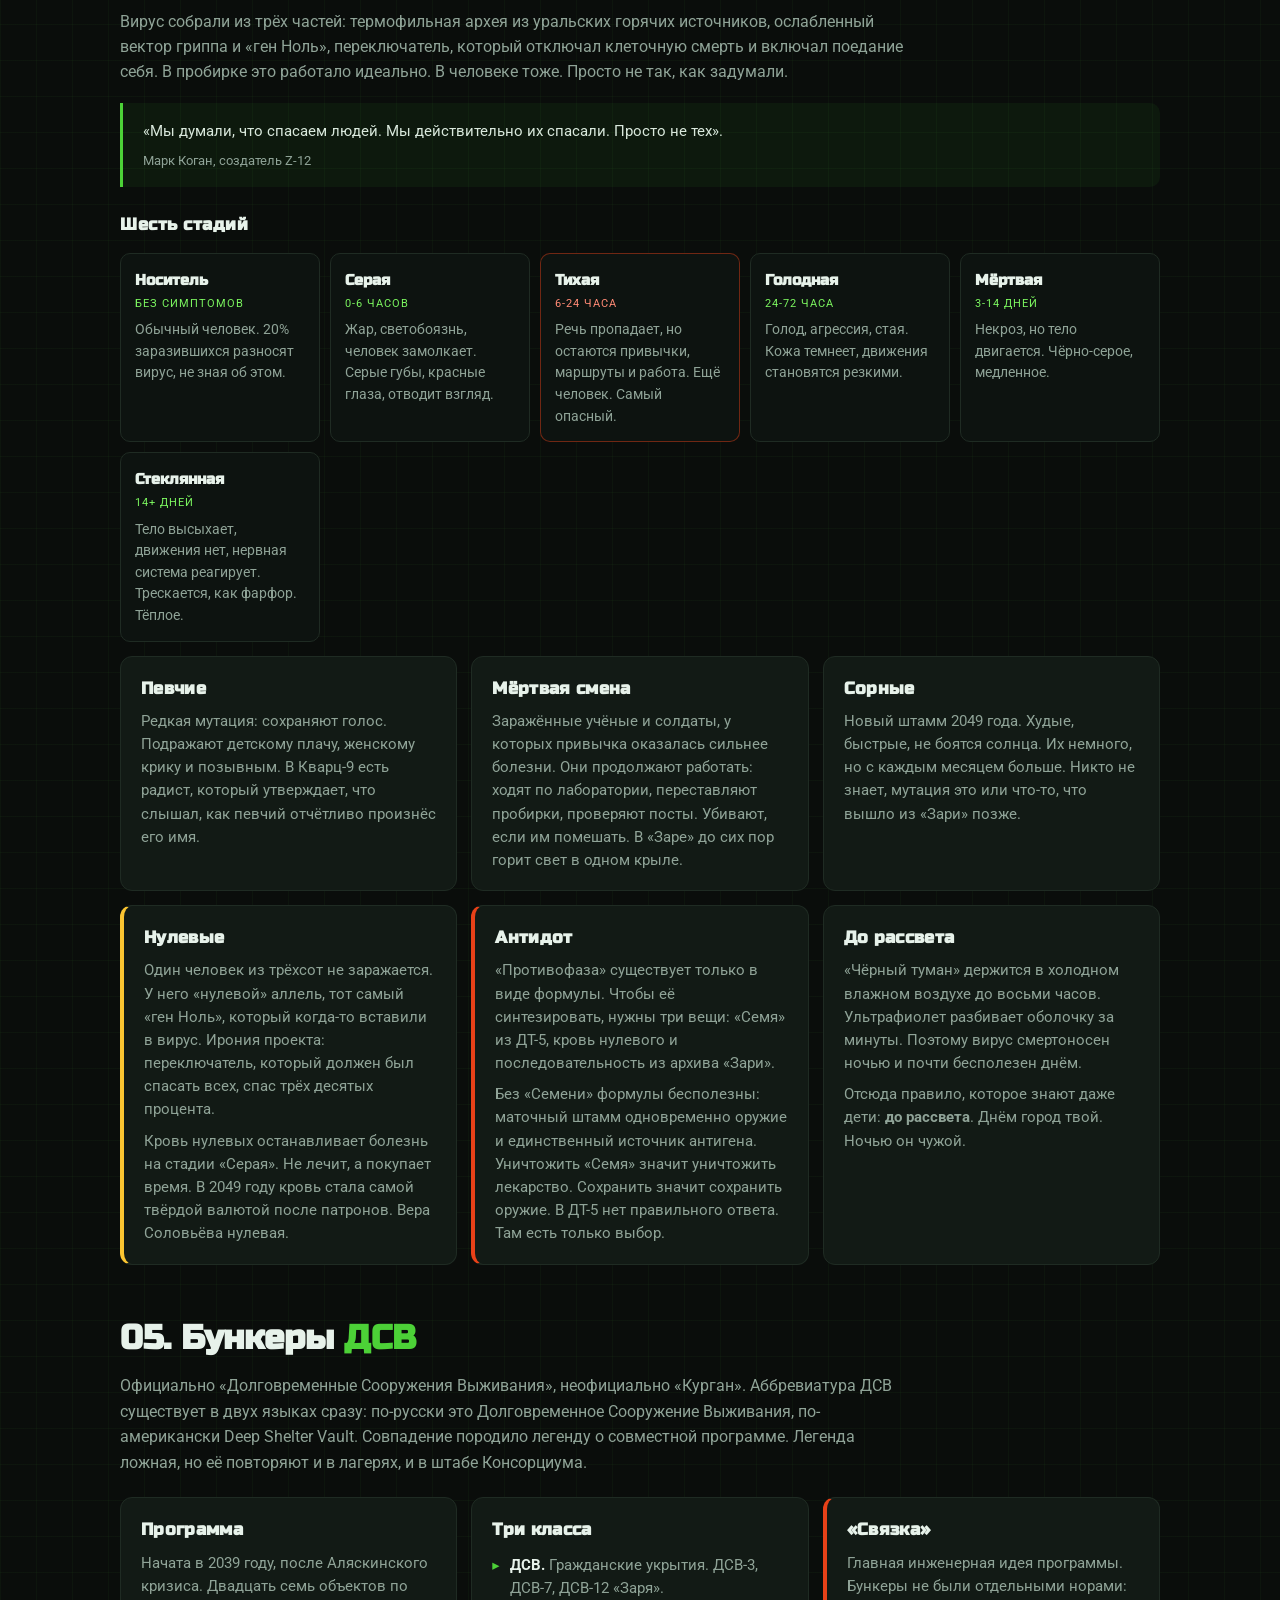
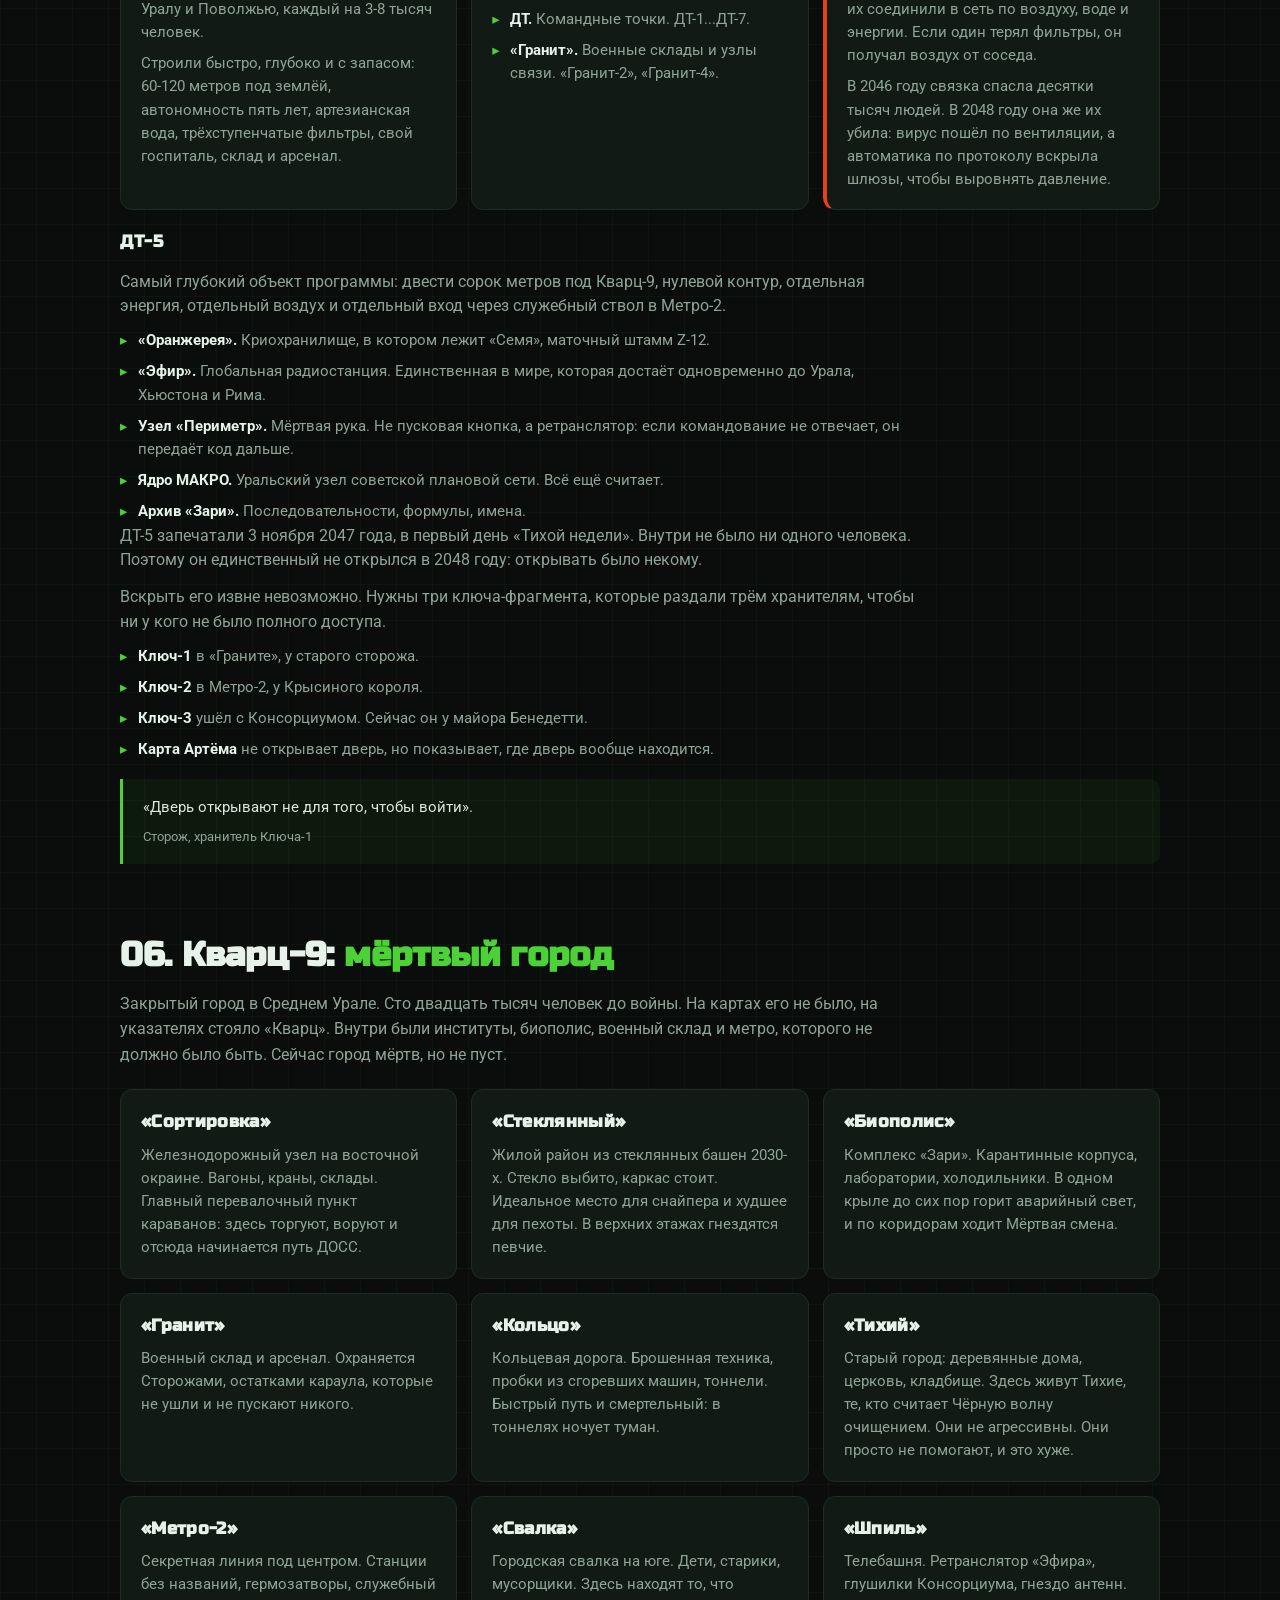
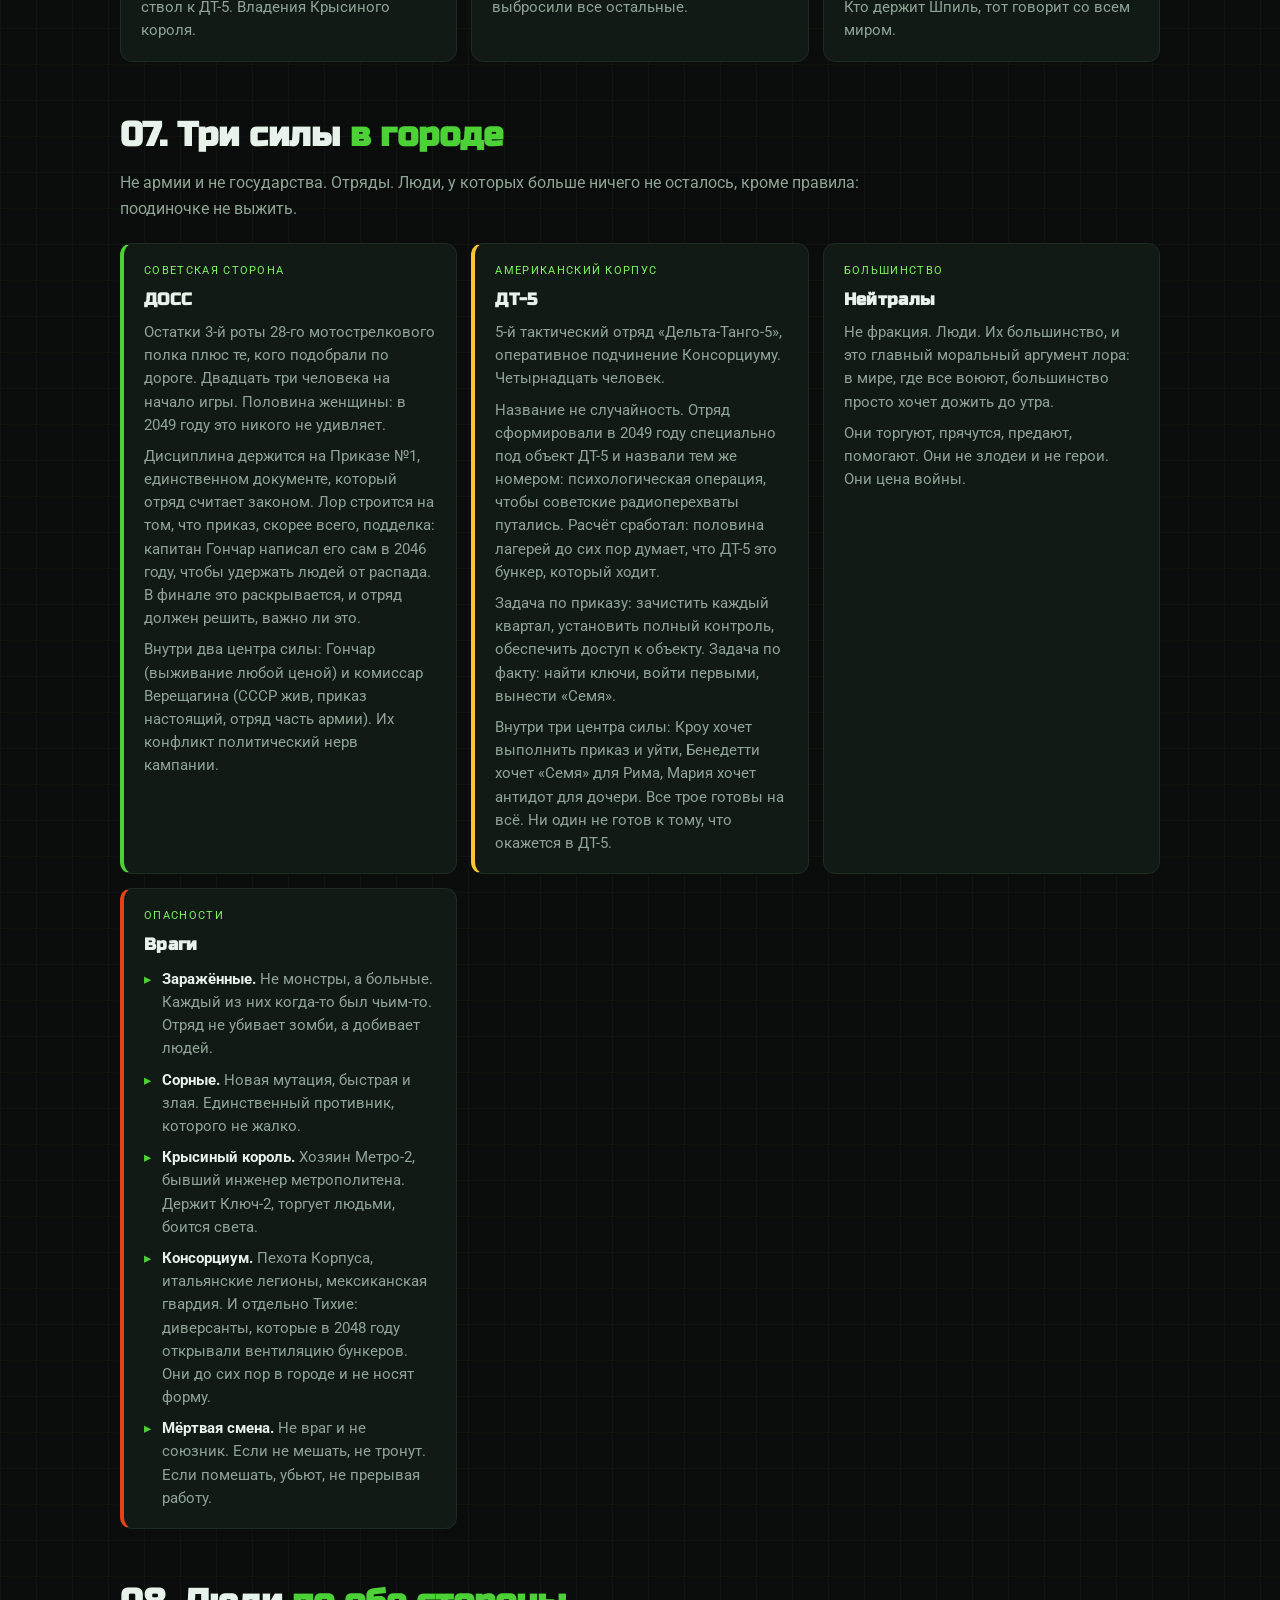
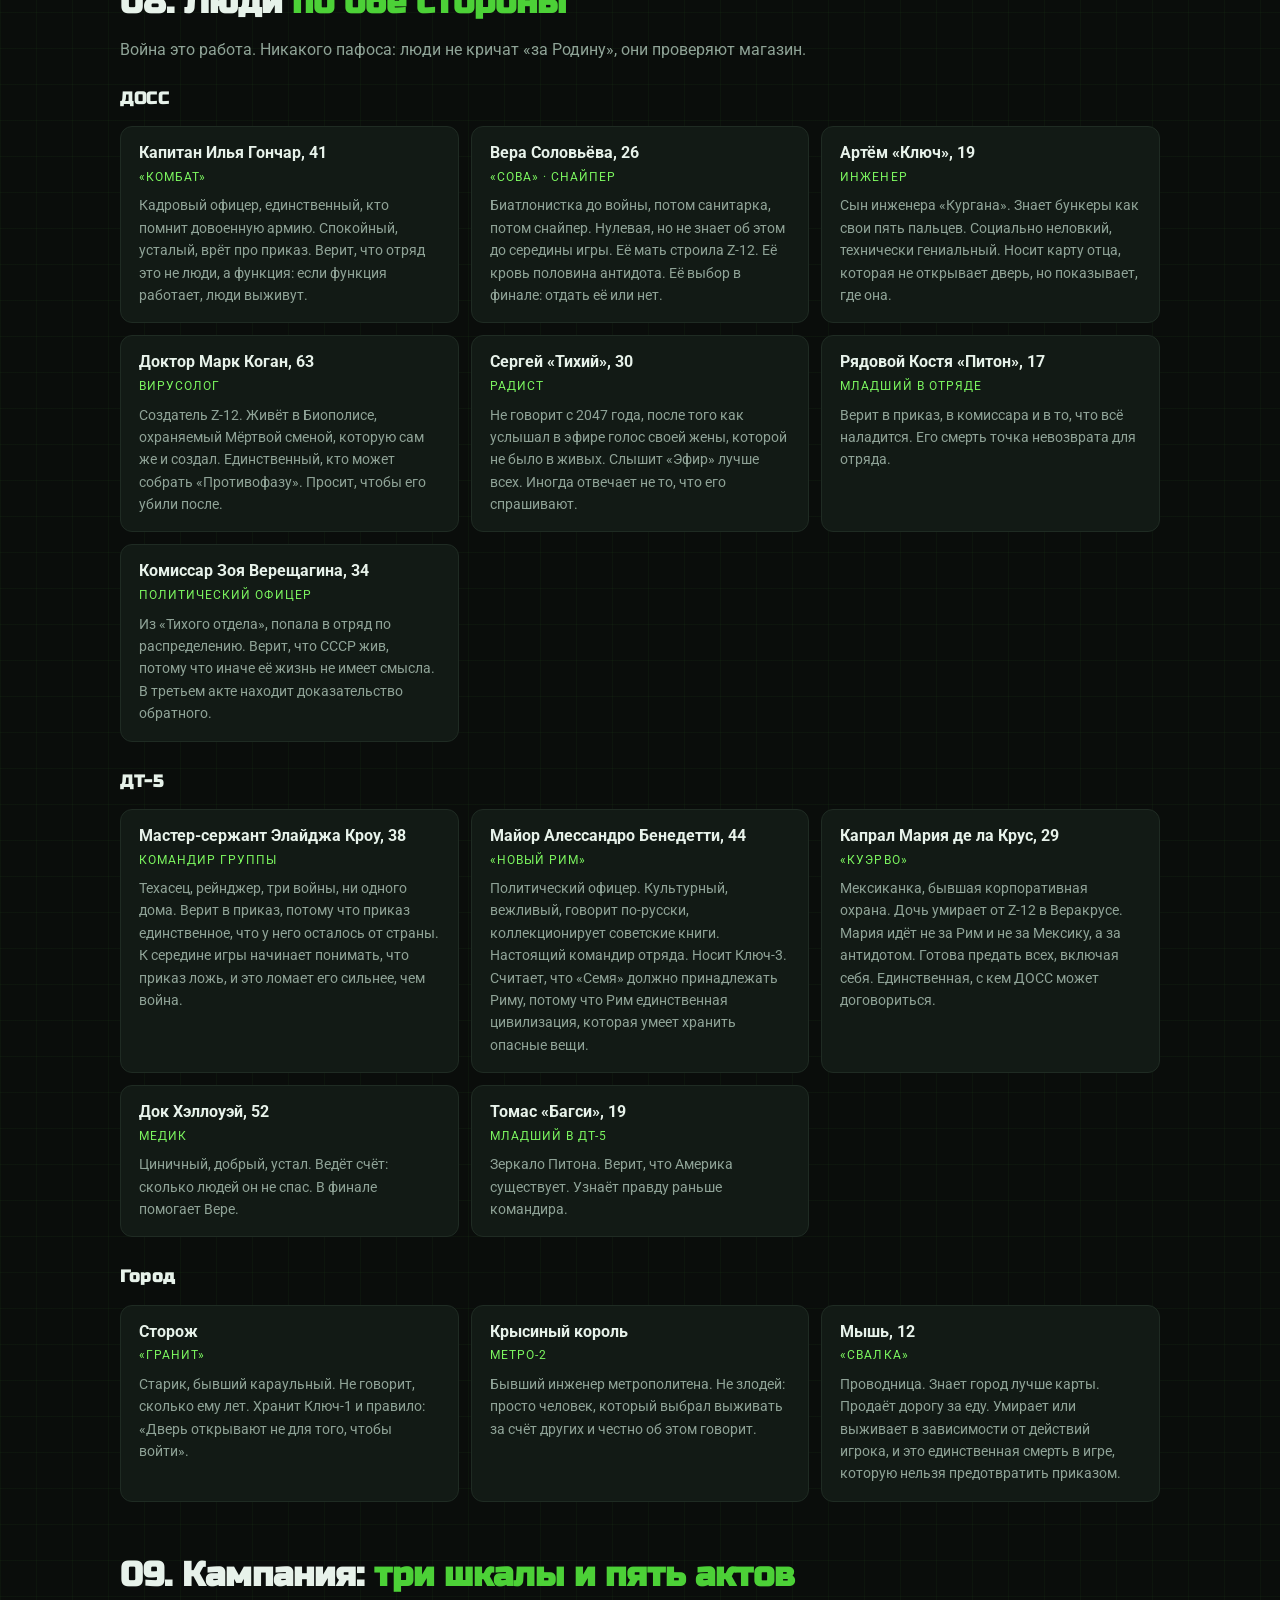
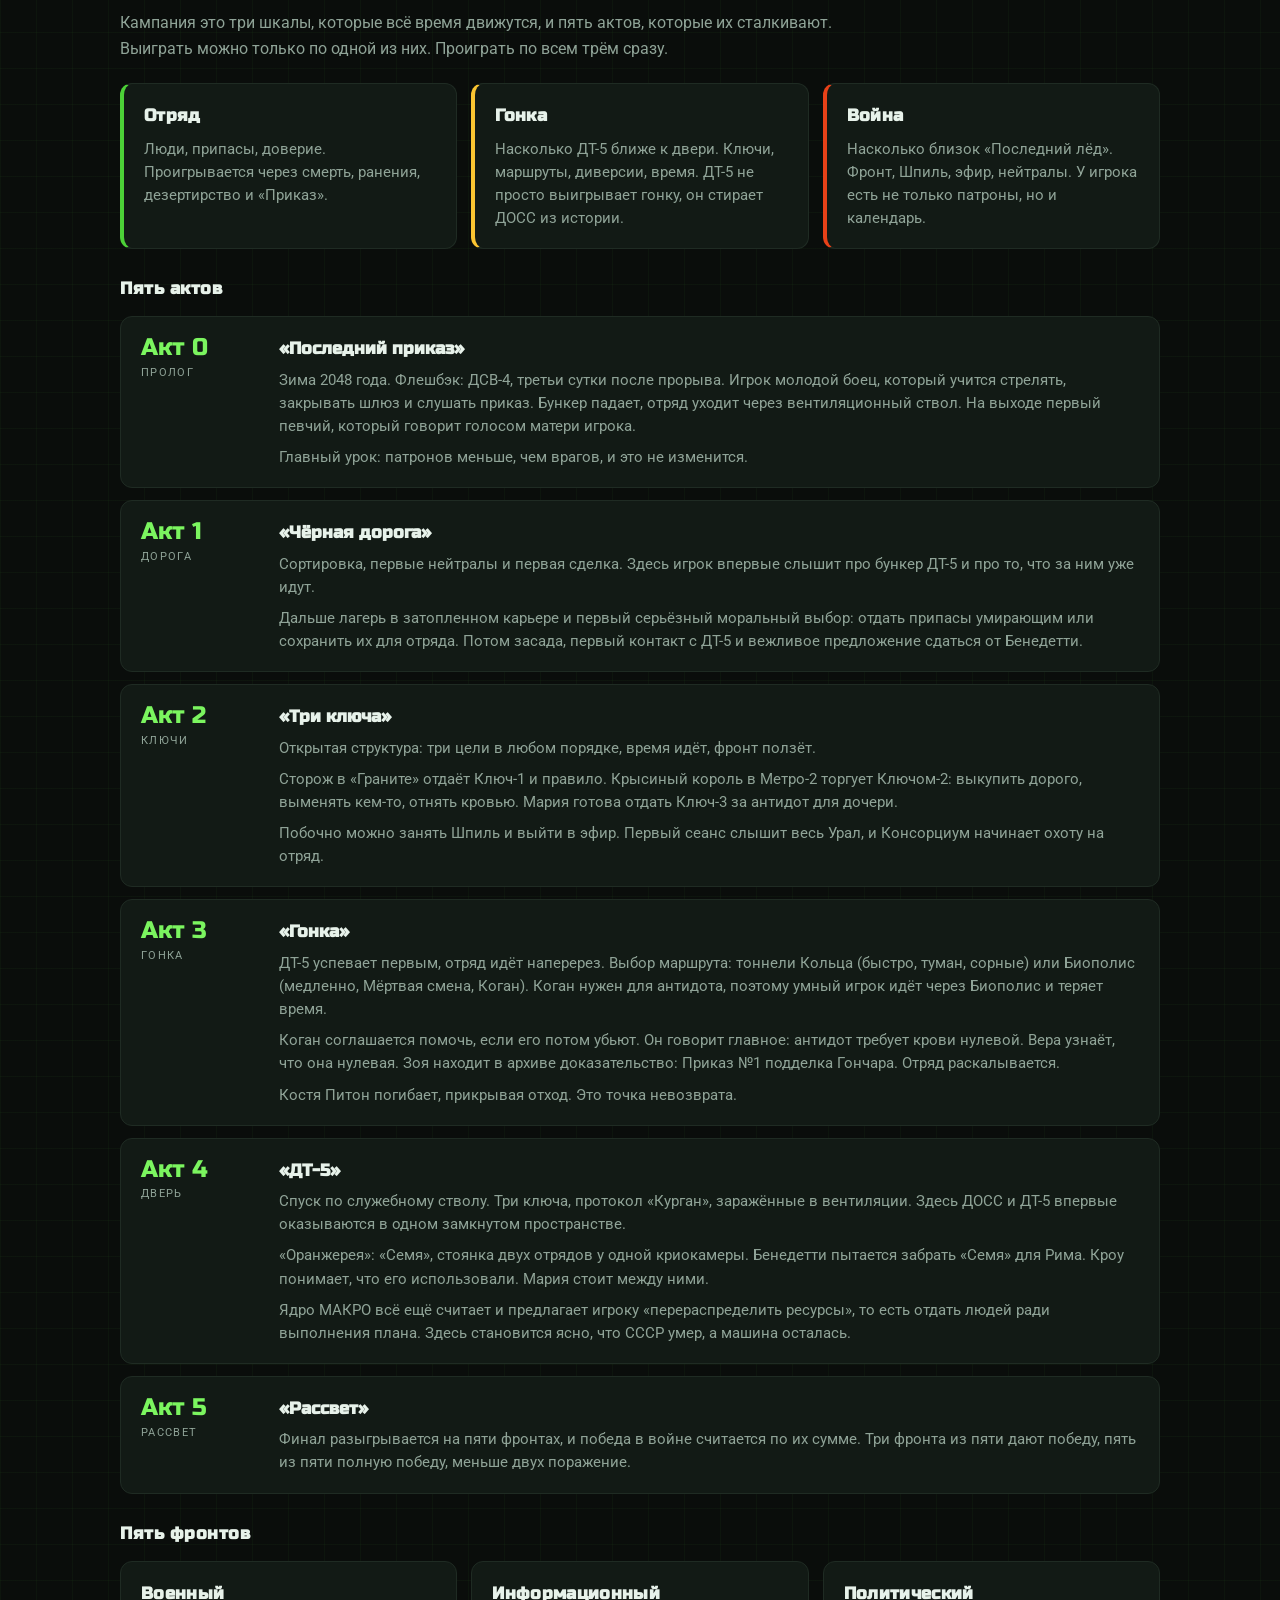
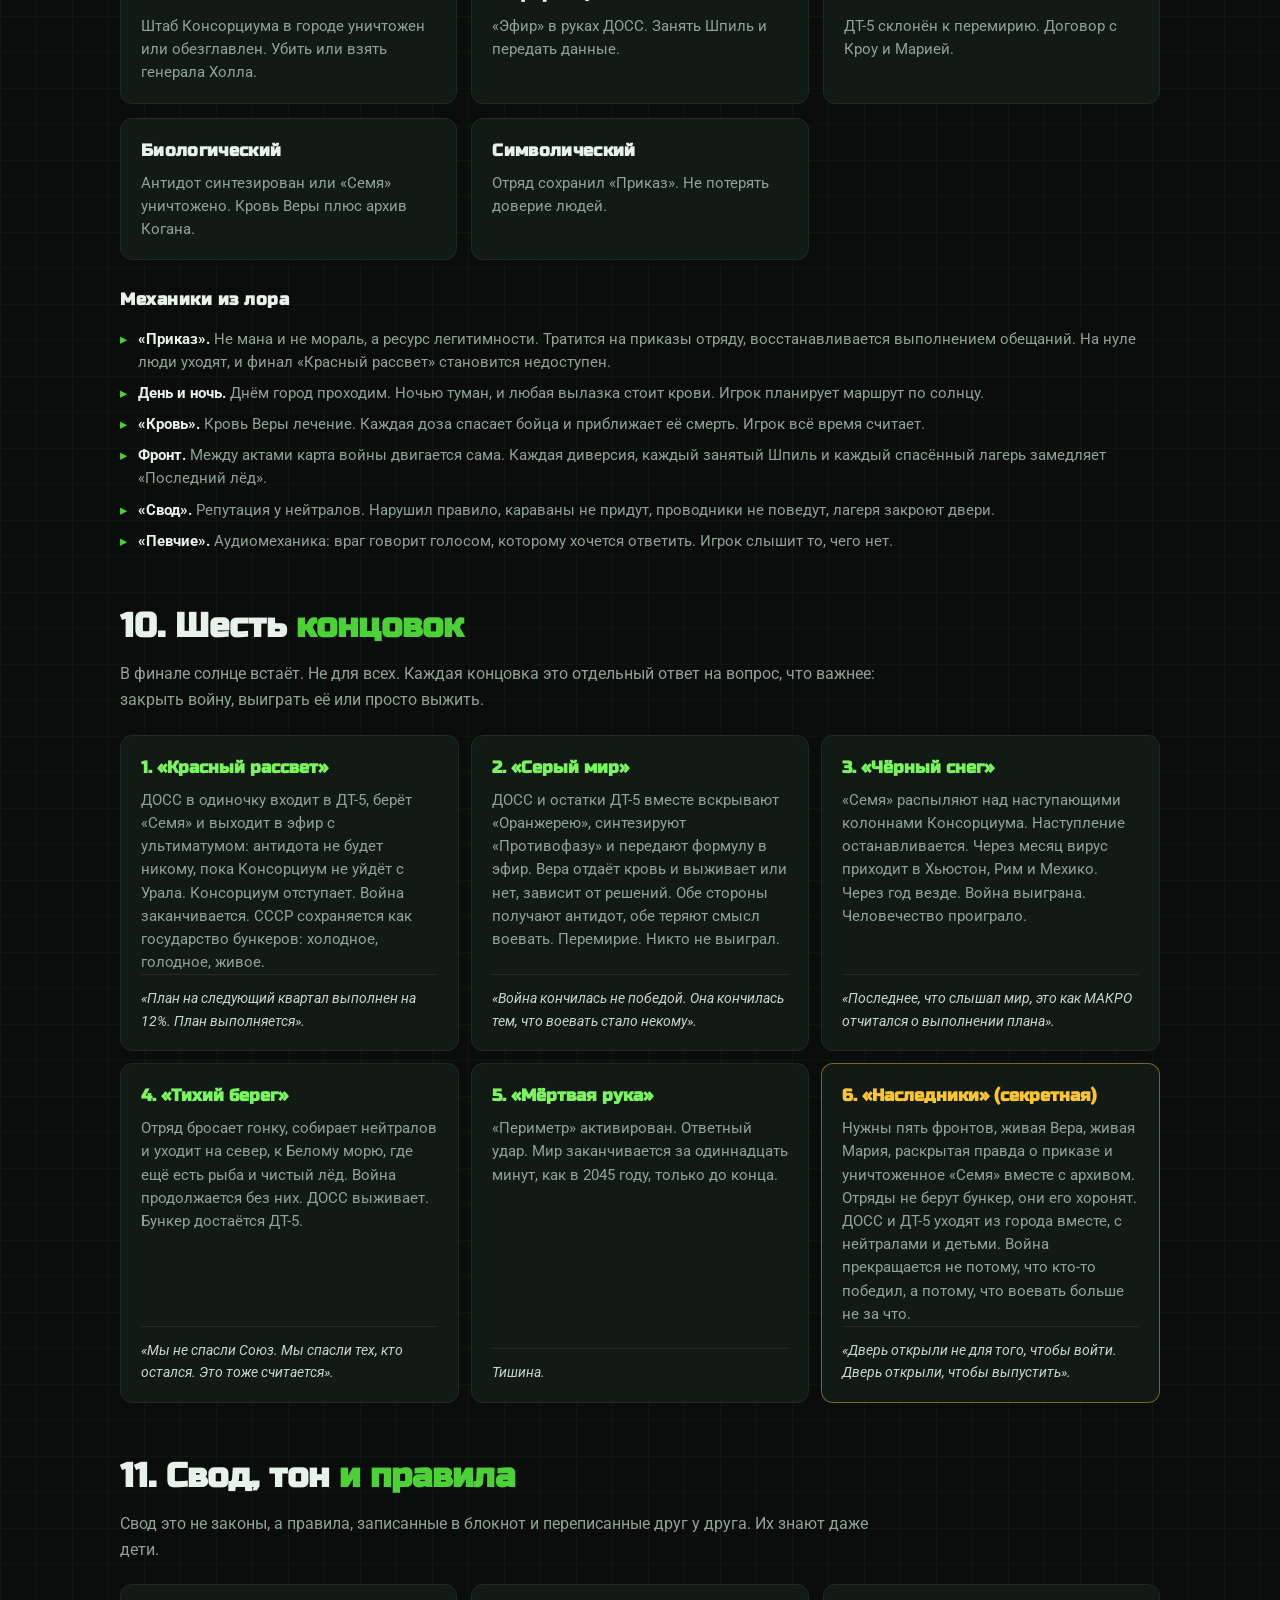
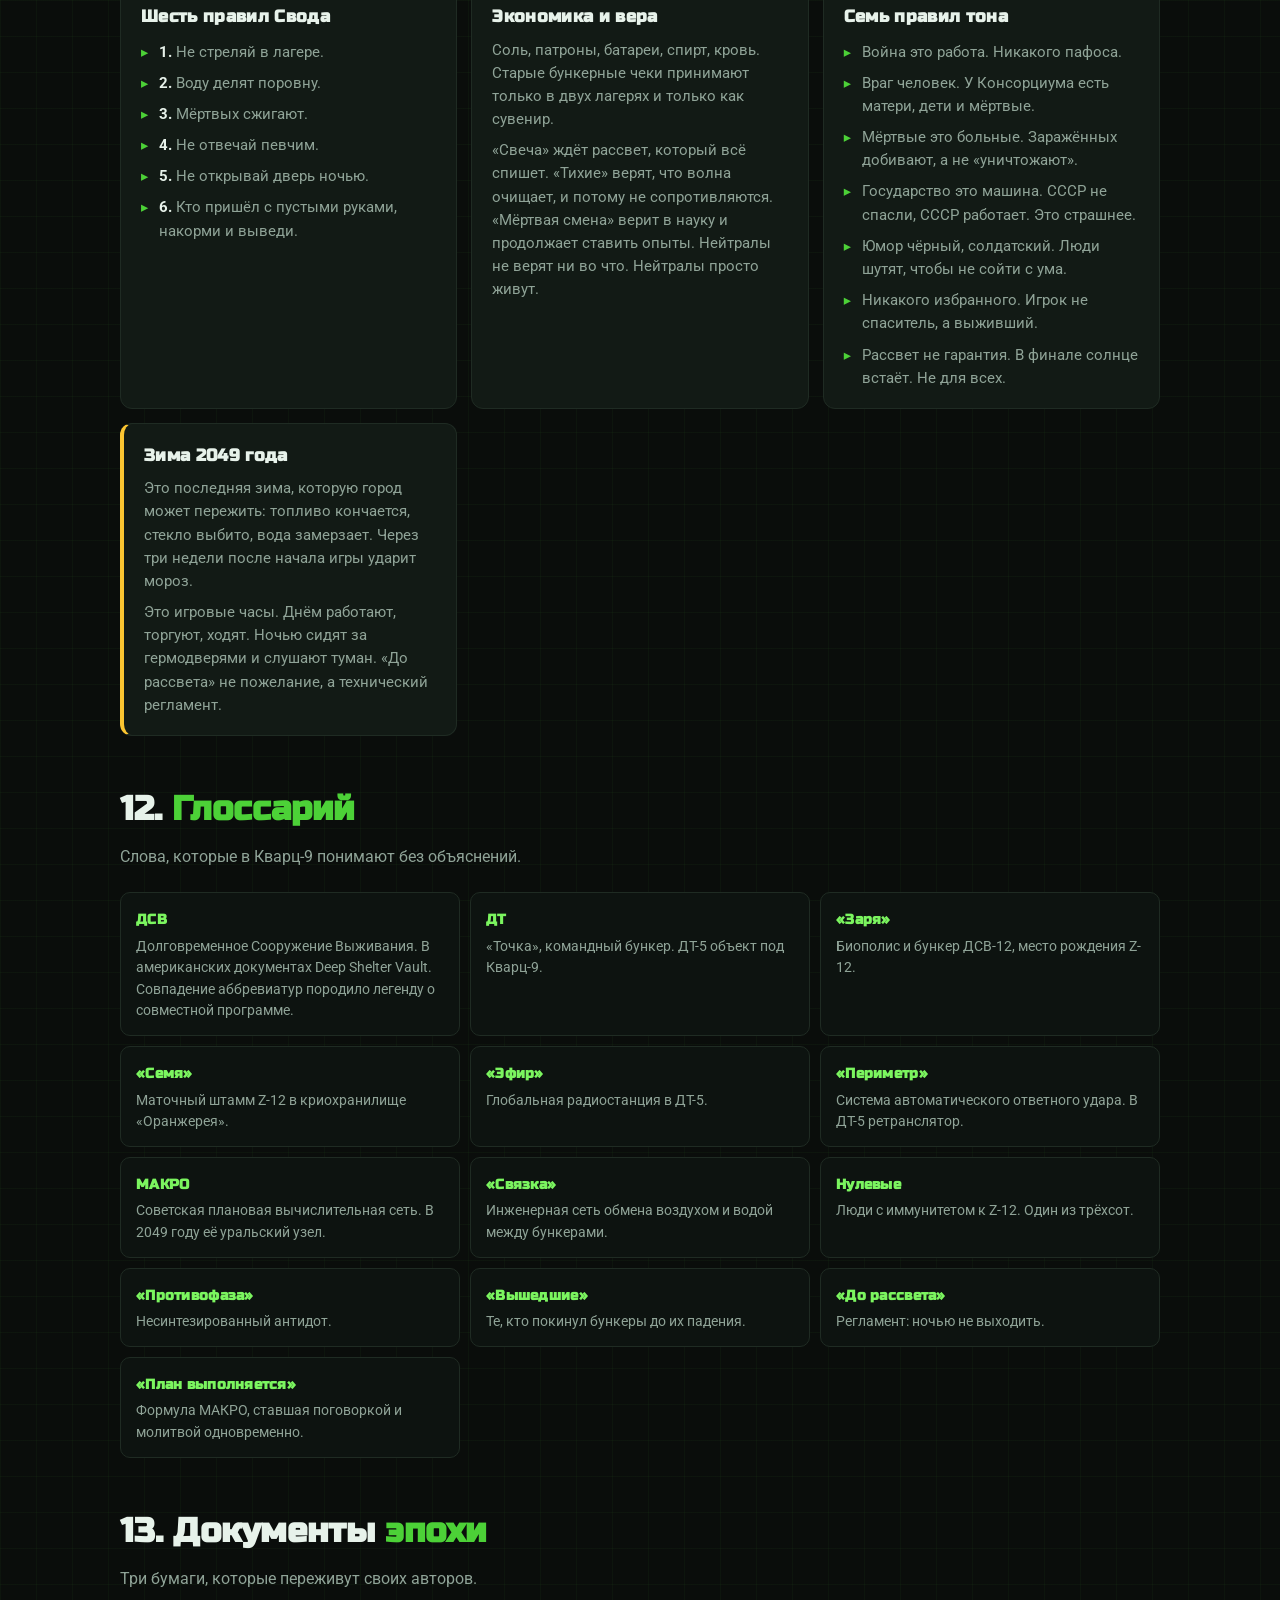
==== commit ff0f99ce: "Hero: replace launcher download with DSV-Zombi Discord link" ====
--- a/lore.html
+++ b/lore.html
@@ -42,7 +42,7 @@
       <span><b>1</b> дверь</span>
     </div>
     <div class="lore-actions">
-      <a class="btn btn--primary" href="https://github.com/retgar11099-crypto/dsv-zombi/releases/download/v1.6.4/DSV-ZOMBI-Setup-1.6.4.exe" download>Скачать лаунчер</a>
+      <a class="btn btn--primary" href="https://discord.gg/4vcDRqMnz3" target="_blank" rel="noopener" title="Discord-сервер DSV-Zombi">DSV-Zombi</a>
       <a class="btn btn--ghost" href="index.html#/home">На главную</a>
       <a class="btn btn--ghost" href="https://dsv-zombi.easydonate.ru/" rel="noopener">Поддержать сервер</a>
     </div>
